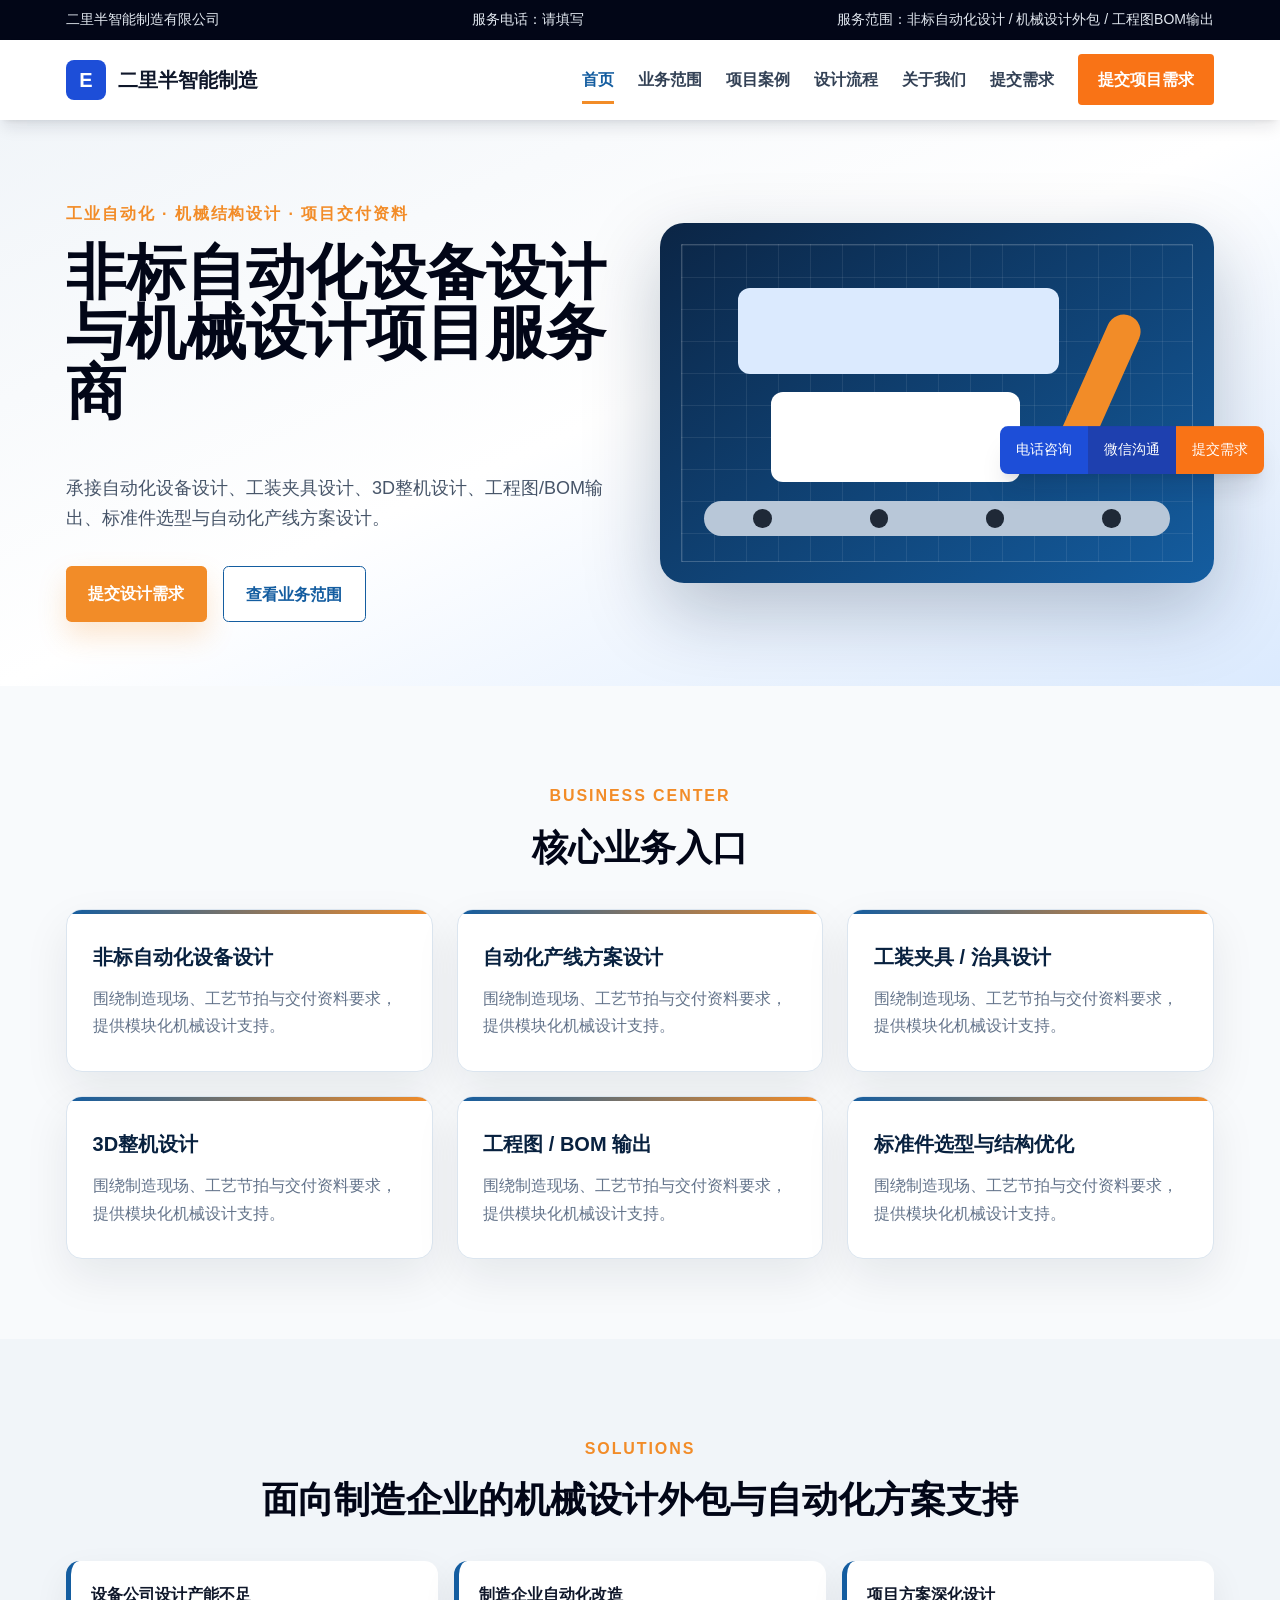
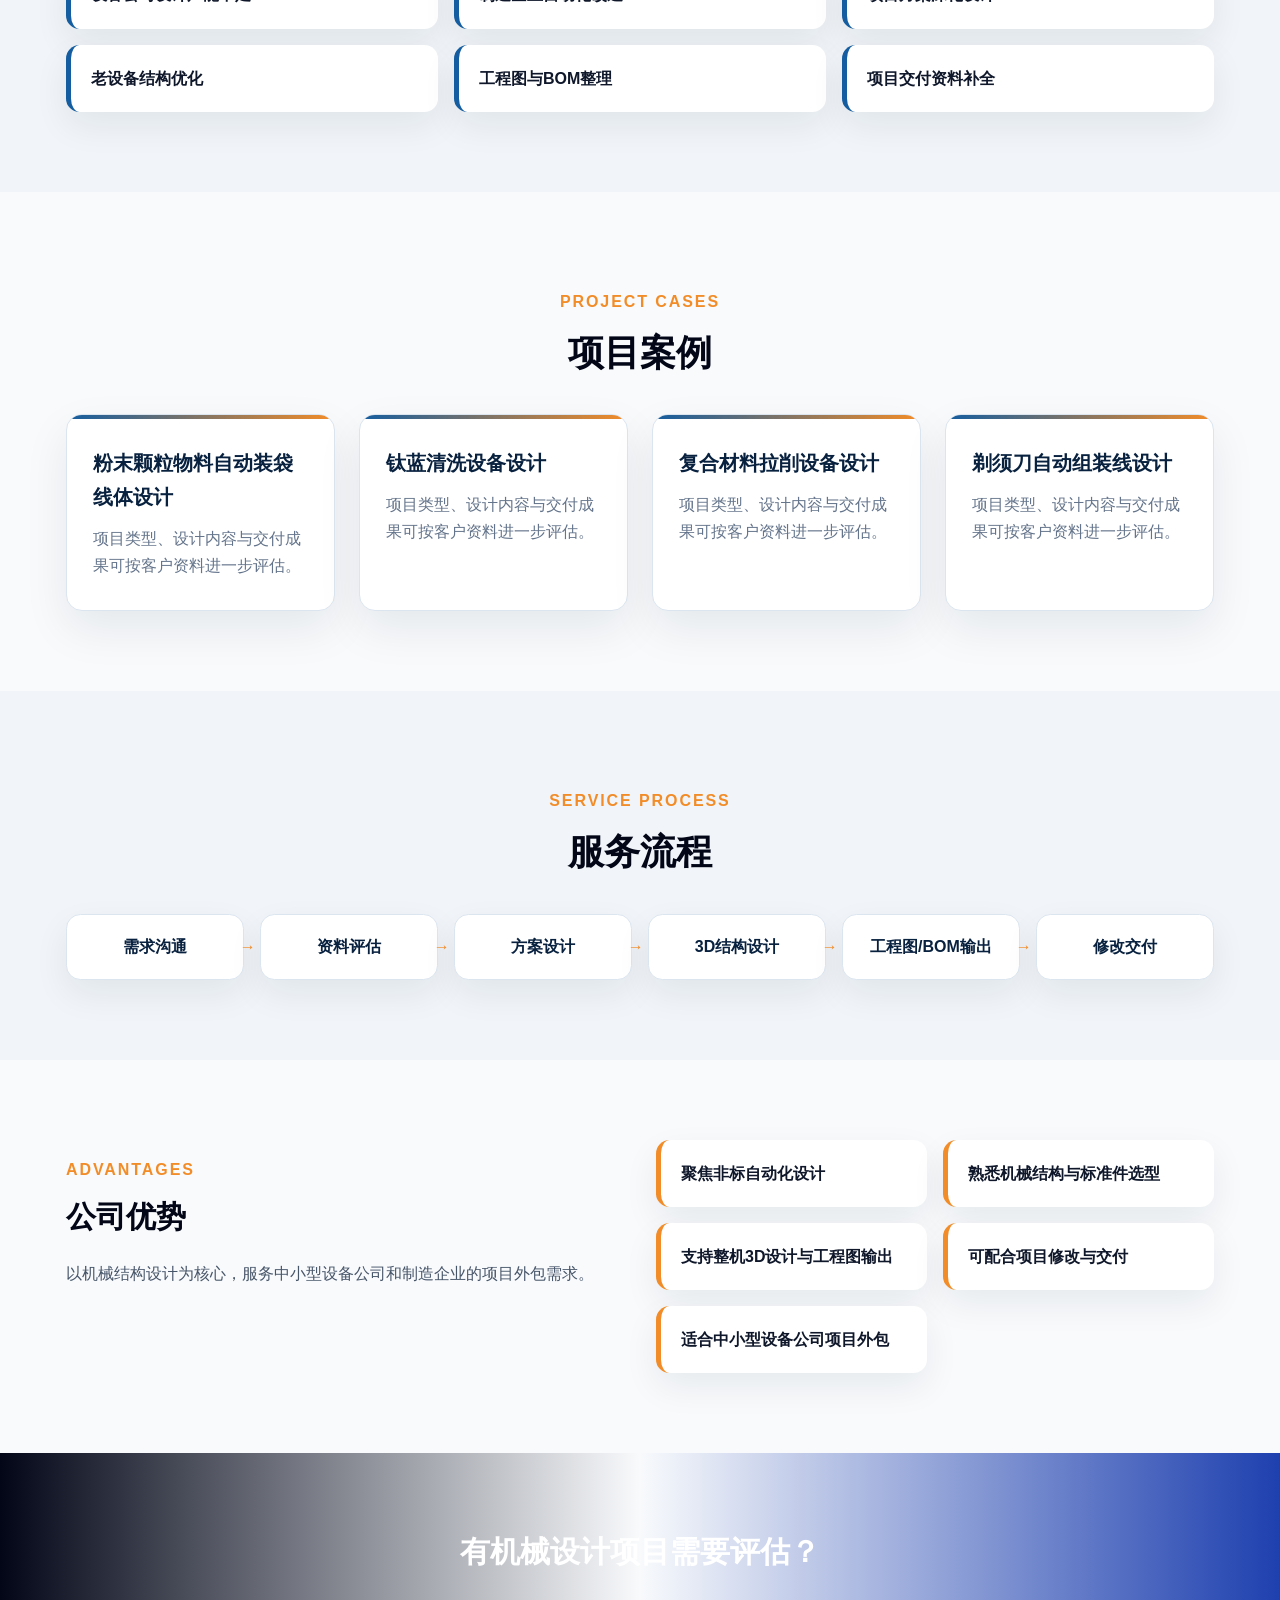
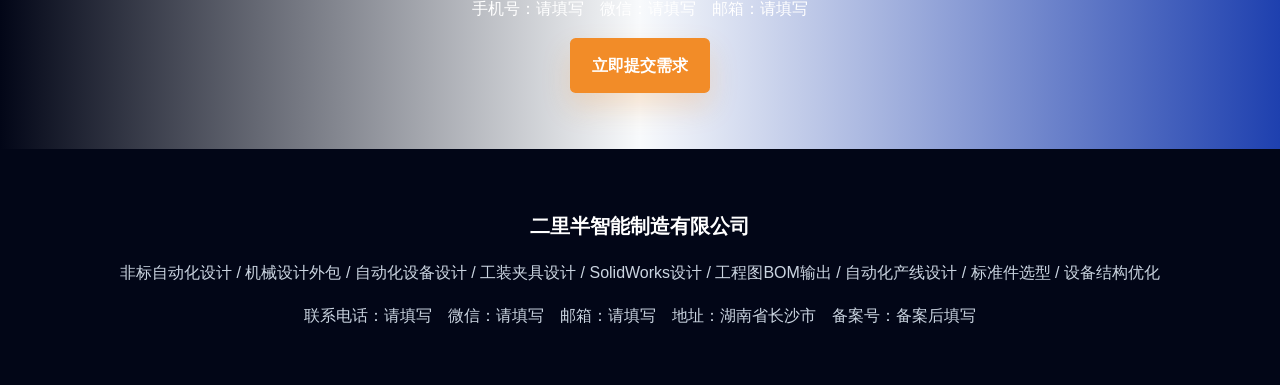
==== index.html @ 19b622a6 "Refine static site with card layout" ====
<!doctype html>
<html lang="zh-CN">
<head>
  <meta charset="utf-8">
  <meta name="viewport" content="width=device-width, initial-scale=1">
  <title>二里半智能制造有限公司｜非标自动化设备设计与机械设计项目服务商</title>
  <meta name="description" content="二里半智能制造有限公司专注非标自动化设备设计、机械设计外包、3D整机设计、工程图/BOM输出与自动化产线方案设计。">
  <link rel="stylesheet" href="assets/css/tailwind-lite.css">
  <link rel="stylesheet" href="assets/css/style.css">
</head>
<body data-page="home" class="bg-slate-50 text-slate-700">
  <div class="topbar bg-slate-950 text-slate-200 text-sm">
    <div class="container mx-auto flex flex-wrap items-center justify-between gap-3 py-2 px-4">
      <span>二里半智能制造有限公司</span><span>服务电话：请填写</span><span>服务范围：非标自动化设计 / 机械设计外包 / 工程图BOM输出</span>
    </div>
  </div>
  <header class="site-header sticky top-0 z-50 bg-white/95 shadow-lg shadow-slate-900/5">
    <div class="container mx-auto flex h-20 items-center gap-6 px-4">
      <a class="logo flex items-center gap-3 text-xl font-black text-slate-900" href="index.html"><span class="grid h-10 w-10 place-items-center rounded-lg bg-blue-700 text-white">E</span>二里半智能制造</a>
      <button class="menu-toggle ml-auto rounded bg-blue-700 px-3 py-2 text-white lg:hidden" aria-label="打开导航" aria-expanded="false">☰</button>
      <nav class="main-nav ml-auto hidden items-center gap-6 lg:flex"><a data-nav="home" href="index.html" class="nav-link">首页</a><a data-nav="services" href="services.html" class="nav-link">业务范围</a><a data-nav="cases" href="cases.html" class="nav-link">项目案例</a><a data-nav="process" href="process.html" class="nav-link">设计流程</a><a data-nav="about" href="about.html" class="nav-link">关于我们</a><a data-nav="contact" href="contact.html" class="nav-link">提交需求</a></nav>
      <a class="hidden rounded bg-orange-500 px-5 py-3 font-bold text-white lg:inline-block" href="contact.html">提交项目需求</a>
    </div>
  </header>
  <main>
    <section class="hero-shell overflow-hidden bg-gradient-to-br from-slate-100 via-white to-blue-100">
      <div class="container mx-auto grid min-h-[560px] items-center gap-10 px-4 py-16 lg:grid-cols-2">
        <div><p class="eyebrow">工业自动化 · 机械结构设计 · 项目交付资料</p><h1 class="mt-3 text-4xl font-black leading-tight text-slate-950 lg:text-6xl">非标自动化设备设计与机械设计项目服务商</h1><p class="mt-6 text-lg text-slate-600">承接自动化设备设计、工装夹具设计、3D整机设计、工程图/BOM输出、标准件选型与自动化产线方案设计。</p><div class="mt-8 flex flex-wrap gap-4"><a class="btn-primary" href="contact.html">提交设计需求</a><a class="btn-secondary" href="services.html">查看业务范围</a></div></div>
        <div class="machine-visual"><div class="machine-top"></div><div class="machine-window"></div><div class="machine-line"><i></i><i></i><i></i><i></i></div><div class="machine-arm"></div></div>
      </div>
    </section>
    <section class="section"><div class="container mx-auto px-4"><div class="section-title"><p>Business Center</p><h2>核心业务入口</h2></div><div class="grid gap-6 md:grid-cols-2 lg:grid-cols-3"><article class="industrial-card"><h3>非标自动化设备设计</h3><p>围绕制造现场、工艺节拍与交付资料要求，提供模块化机械设计支持。</p></article><article class="industrial-card"><h3>自动化产线方案设计</h3><p>围绕制造现场、工艺节拍与交付资料要求，提供模块化机械设计支持。</p></article><article class="industrial-card"><h3>工装夹具 / 治具设计</h3><p>围绕制造现场、工艺节拍与交付资料要求，提供模块化机械设计支持。</p></article><article class="industrial-card"><h3>3D整机设计</h3><p>围绕制造现场、工艺节拍与交付资料要求，提供模块化机械设计支持。</p></article><article class="industrial-card"><h3>工程图 / BOM 输出</h3><p>围绕制造现场、工艺节拍与交付资料要求，提供模块化机械设计支持。</p></article><article class="industrial-card"><h3>标准件选型与结构优化</h3><p>围绕制造现场、工艺节拍与交付资料要求，提供模块化机械设计支持。</p></article></div></div></section>
    <section class="section bg-slate-100"><div class="container mx-auto px-4"><div class="section-title"><p>Solutions</p><h2>面向制造企业的机械设计外包与自动化方案支持</h2></div><div class="grid gap-4 md:grid-cols-2 lg:grid-cols-3"><div class="solution-card">设备公司设计产能不足</div><div class="solution-card">制造企业自动化改造</div><div class="solution-card">项目方案深化设计</div><div class="solution-card">老设备结构优化</div><div class="solution-card">工程图与BOM整理</div><div class="solution-card">项目交付资料补全</div></div></div></section>
    <section class="section"><div class="container mx-auto px-4"><div class="section-title"><p>Project Cases</p><h2>项目案例</h2></div><div class="grid gap-6 md:grid-cols-2 lg:grid-cols-4"><article class="industrial-card"><h3>粉末颗粒物料自动装袋线体设计</h3><p>项目类型、设计内容与交付成果可按客户资料进一步评估。</p></article><article class="industrial-card"><h3>钛蓝清洗设备设计</h3><p>项目类型、设计内容与交付成果可按客户资料进一步评估。</p></article><article class="industrial-card"><h3>复合材料拉削设备设计</h3><p>项目类型、设计内容与交付成果可按客户资料进一步评估。</p></article><article class="industrial-card"><h3>剃须刀自动组装线设计</h3><p>项目类型、设计内容与交付成果可按客户资料进一步评估。</p></article></div></div></section>
    <section class="section bg-slate-100"><div class="container mx-auto px-4"><div class="section-title"><p>Service Process</p><h2>服务流程</h2></div><div class="flow-cards"><span>需求沟通</span><span>资料评估</span><span>方案设计</span><span>3D结构设计</span><span>工程图/BOM输出</span><span>修改交付</span></div></div></section>
    <section class="section"><div class="container mx-auto grid gap-8 px-4 lg:grid-cols-2"><div><p class="eyebrow">Advantages</p><h2 class="mt-3 text-3xl font-black text-slate-950">公司优势</h2><p class="mt-4 text-slate-600">以机械结构设计为核心，服务中小型设备公司和制造企业的项目外包需求。</p></div><div class="grid gap-4 sm:grid-cols-2"><div class="adv-card">聚焦非标自动化设计</div><div class="adv-card">熟悉机械结构与标准件选型</div><div class="adv-card">支持整机3D设计与工程图输出</div><div class="adv-card">可配合项目修改与交付</div><div class="adv-card">适合中小型设备公司项目外包</div></div></div></section>
    <section class="bg-gradient-to-r from-slate-950 to-blue-800 py-14 text-center text-white"><h2 class="text-3xl font-black">有机械设计项目需要评估？</h2><p class="my-4">手机号：请填写　微信：请填写　邮箱：请填写</p><a class="btn-primary" href="contact.html">立即提交需求</a></section>
  </main>
  <footer class="footer bg-slate-950 py-10 text-center text-slate-300">
    <div class="container mx-auto px-4">
      <h3 class="mb-3 text-xl font-bold text-white">二里半智能制造有限公司</h3>
      <p>非标自动化设计 / 机械设计外包 / 自动化设备设计 / 工装夹具设计 / SolidWorks设计 / 工程图BOM输出 / 自动化产线设计 / 标准件选型 / 设备结构优化</p>
      <p class="mt-3">联系电话：请填写　微信：请填写　邮箱：请填写　地址：湖南省长沙市　备案号：备案后填写</p>
    </div>
  </footer>
  <div class="float-contact fixed right-4 top-1/2 z-40 hidden -translate-y-1/2 overflow-hidden rounded-lg shadow-xl lg:flex lg:flex-col">
    <a class="bg-blue-700 px-4 py-3 text-sm text-white" href="tel:#">电话咨询</a><a class="bg-blue-800 px-4 py-3 text-sm text-white" href="javascript:void(0)">微信沟通</a><a class="bg-orange-500 px-4 py-3 text-sm text-white" href="contact.html">提交需求</a>
  </div>
  <button class="back-top fixed bottom-6 right-6 z-40 hidden h-11 w-11 rounded-full bg-slate-900 text-white" aria-label="返回顶部">↑</button>
  <script src="assets/js/main.js"></script>
</body>
</html>
---- assets/css/style.css ----
:root{--navy:#08213f;--blue:#145da0;--orange:#f28c28;--line:#dbe5ef;--muted:#64748b}*{box-sizing:border-box}html{scroll-behavior:smooth}body{margin:0;font-family:Arial,'Microsoft YaHei',sans-serif;line-height:1.7}a{text-decoration:none;color:inherit}.container{width:min(1180px,100%)}.nav-link{position:relative;padding:1.75rem 0;font-weight:800;color:#334155}.nav-link:after{content:"";position:absolute;left:0;right:0;bottom:1.1rem;height:3px;background:var(--orange);transform:scaleX(0);transition:.2s}.nav-link:hover,.nav-link.active{color:var(--blue)}.nav-link:hover:after,.nav-link.active:after{transform:scaleX(1)}.eyebrow,.section-title p{font-weight:900;letter-spacing:.12em;text-transform:uppercase;color:var(--orange)}.section{padding:5rem 0}.section-title{text-align:center;margin-bottom:2.5rem}.section-title h2{margin:.25rem 0 0;color:#020617;font-size:2.25rem;line-height:1.2;font-weight:900}.btn-primary,.btn-secondary{display:inline-block;border-radius:.35rem;padding:.85rem 1.4rem;font-weight:900;transition:.2s}.btn-primary{background:var(--orange);color:white;box-shadow:0 14px 28px rgba(242,140,40,.22)}.btn-primary:hover{background:#df7614;transform:translateY(-2px)}.btn-secondary{border:1px solid var(--blue);background:white;color:var(--blue)}.btn-secondary:hover{background:#eff6ff}.industrial-card{position:relative;overflow:hidden;border:1px solid var(--line);border-radius:1rem;background:white;padding:1.6rem;box-shadow:0 18px 45px rgba(15,23,42,.08);transition:.22s}.industrial-card:before{content:"";position:absolute;inset:0 0 auto;height:4px;background:linear-gradient(90deg,var(--blue),var(--orange))}.industrial-card:hover{transform:translateY(-5px);box-shadow:0 24px 55px rgba(15,23,42,.13)}.industrial-card h3{margin:.3rem 0 .7rem;color:#08213f;font-size:1.25rem;font-weight:900}.industrial-card p{margin:.35rem 0;color:#64748b}.solution-card,.adv-card{border-left:5px solid var(--blue);border-radius:.85rem;background:white;padding:1.25rem;font-weight:900;color:#0f172a;box-shadow:0 14px 35px rgba(15,23,42,.07)}.adv-card{border-left-color:var(--orange)}.flow-cards{display:grid;gap:1rem;grid-template-columns:repeat(6,minmax(0,1fr))}.flow-cards span{position:relative;border:1px solid var(--line);border-radius:.9rem;background:white;padding:1.15rem;text-align:center;font-weight:900;color:#08213f;box-shadow:0 14px 35px rgba(15,23,42,.07)}.flow-cards span:not(:last-child):after{content:"→";position:absolute;right:-.8rem;top:50%;z-index:2;transform:translateY(-50%);color:var(--orange);font-weight:900}.machine-visual{position:relative;min-height:360px;border-radius:1.5rem;background:linear-gradient(145deg,#0b2545,#145da0);box-shadow:0 28px 75px rgba(8,33,63,.25);overflow:hidden}.machine-visual:before{content:"";position:absolute;inset:1.3rem;border:1px solid rgba(255,255,255,.2);background-image:linear-gradient(90deg,rgba(255,255,255,.08) 1px,transparent 1px),linear-gradient(rgba(255,255,255,.08) 1px,transparent 1px);background-size:32px 32px}.machine-top,.machine-window,.machine-line,.machine-arm{position:absolute}.machine-top{left:14%;top:18%;width:58%;height:24%;border-radius:.75rem;background:#dbeafe}.machine-window{left:20%;top:47%;width:45%;height:25%;border-radius:.75rem;background:white}.machine-line{left:8%;right:8%;bottom:13%;height:2.2rem;border-radius:999px;background:#b8c7d8;display:flex;align-items:center;justify-content:space-around}.machine-line i{width:1.15rem;height:1.15rem;border-radius:50%;background:#1f2937}.machine-arm{right:18%;top:24%;width:2.1rem;height:10rem;border-radius:999px;background:var(--orange);transform:rotate(24deg)}.page-hero{background:linear-gradient(120deg,#061a31,#145da0);color:#fff;padding:4.5rem 0}.page-hero h1{margin:0 0 .75rem;font-size:2.4rem;font-weight:900}.page-hero p{max-width:48rem;color:#dbeafe}.tag-list{display:flex;flex-wrap:wrap;gap:.65rem;margin:1rem 0 0;padding:0;list-style:none}.tag-list li{border:1px solid var(--line);border-radius:999px;background:#f8fafc;padding:.45rem .8rem;color:#334155}.case-row{display:flex;align-items:center;justify-content:space-between;gap:1.5rem}.timeline-card{counter-increment:step;position:relative;list-style:none;border:1px solid var(--line);border-radius:1rem;background:white;padding:1.25rem 1.25rem 1.25rem 4.6rem;font-weight:800;box-shadow:0 14px 35px rgba(15,23,42,.07)}.timeline-card:before{content:counter(step);position:absolute;left:1.35rem;top:1rem;display:grid;place-items:center;width:2.3rem;height:2.3rem;border-radius:50%;background:var(--blue);color:white;font-weight:900}.prose-card{font-size:1.1rem}.prose-card p{margin:0 0 1rem;color:#334155}.form-grid{display:grid;grid-template-columns:repeat(2,minmax(0,1fr));gap:1.1rem}.form-grid label,.form-grid fieldset{display:flex;flex-direction:column;gap:.4rem;font-weight:900;color:#08213f}.form-grid fieldset,.form-full{grid-column:1/-1}.form-grid fieldset{margin:0;border:0;padding:0}.form-grid input,.form-grid select,.form-grid textarea{width:100%;border:1px solid var(--line);border-radius:.6rem;padding:.85rem;font:inherit;background:#fff}.form-grid textarea{min-height:9rem}.check-grid{display:grid;grid-template-columns:repeat(3,minmax(0,1fr));gap:.7rem}.check-grid label{display:block;border-radius:.65rem;background:#f1f5f9;padding:.7rem;font-weight:500;color:#334155}.notice{border:1px solid #fed7aa;border-radius:.75rem;background:#fff7ed;padding:1rem;color:#9a3412}.back-top{display:none}.back-top.show{display:block}.main-nav.open{display:flex}
@media (max-width:1023px){.main-nav{position:absolute;left:0;right:0;top:5rem;display:none;flex-direction:column;align-items:flex-start;gap:.25rem;background:white;padding:1rem 5%;box-shadow:0 20px 35px rgba(15,23,42,.12)}.nav-link{padding:.65rem 0}.nav-link:after{bottom:.35rem}.flow-cards{grid-template-columns:repeat(2,minmax(0,1fr))}.flow-cards span:after{display:none}.case-row{display:block}.case-row .btn-secondary{margin-top:1rem}.form-grid,.check-grid{grid-template-columns:1fr}.section{padding:3.5rem 0}.section-title h2{font-size:1.8rem}.machine-visual{min-height:300px}}
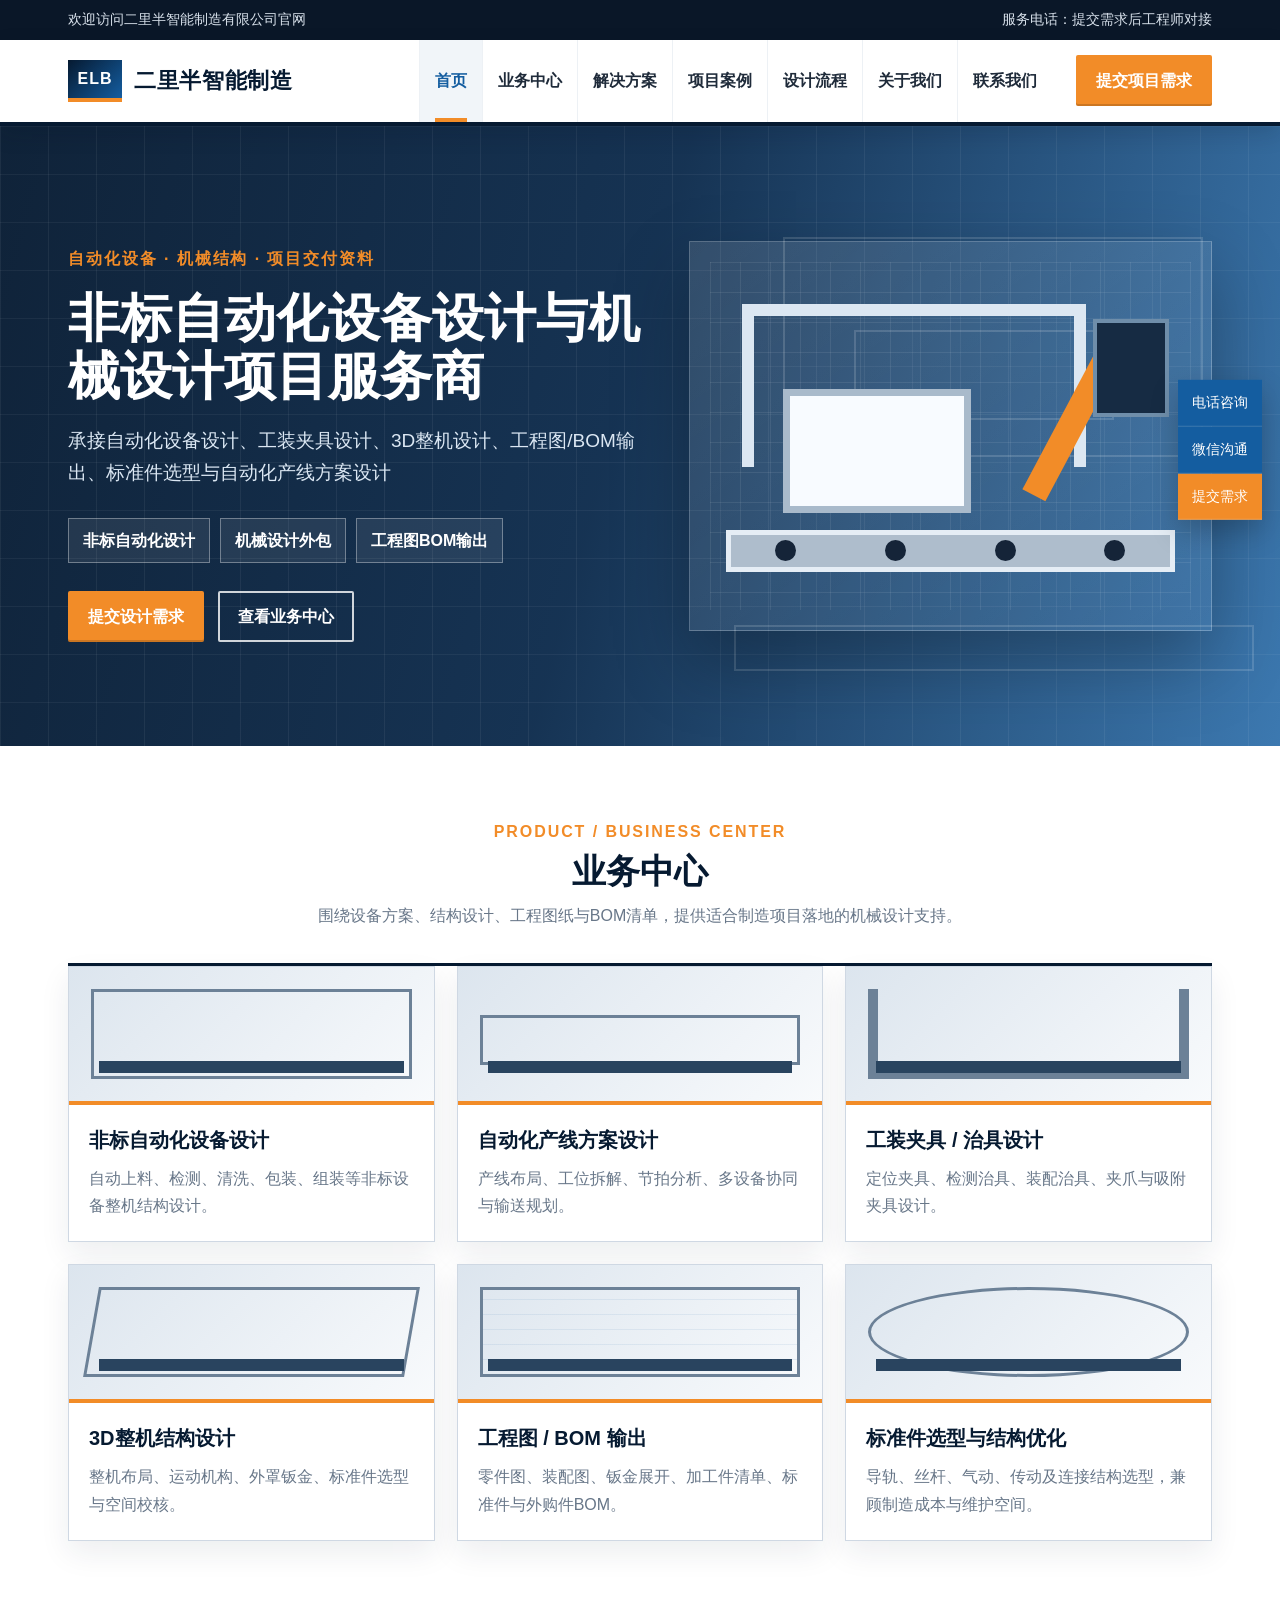
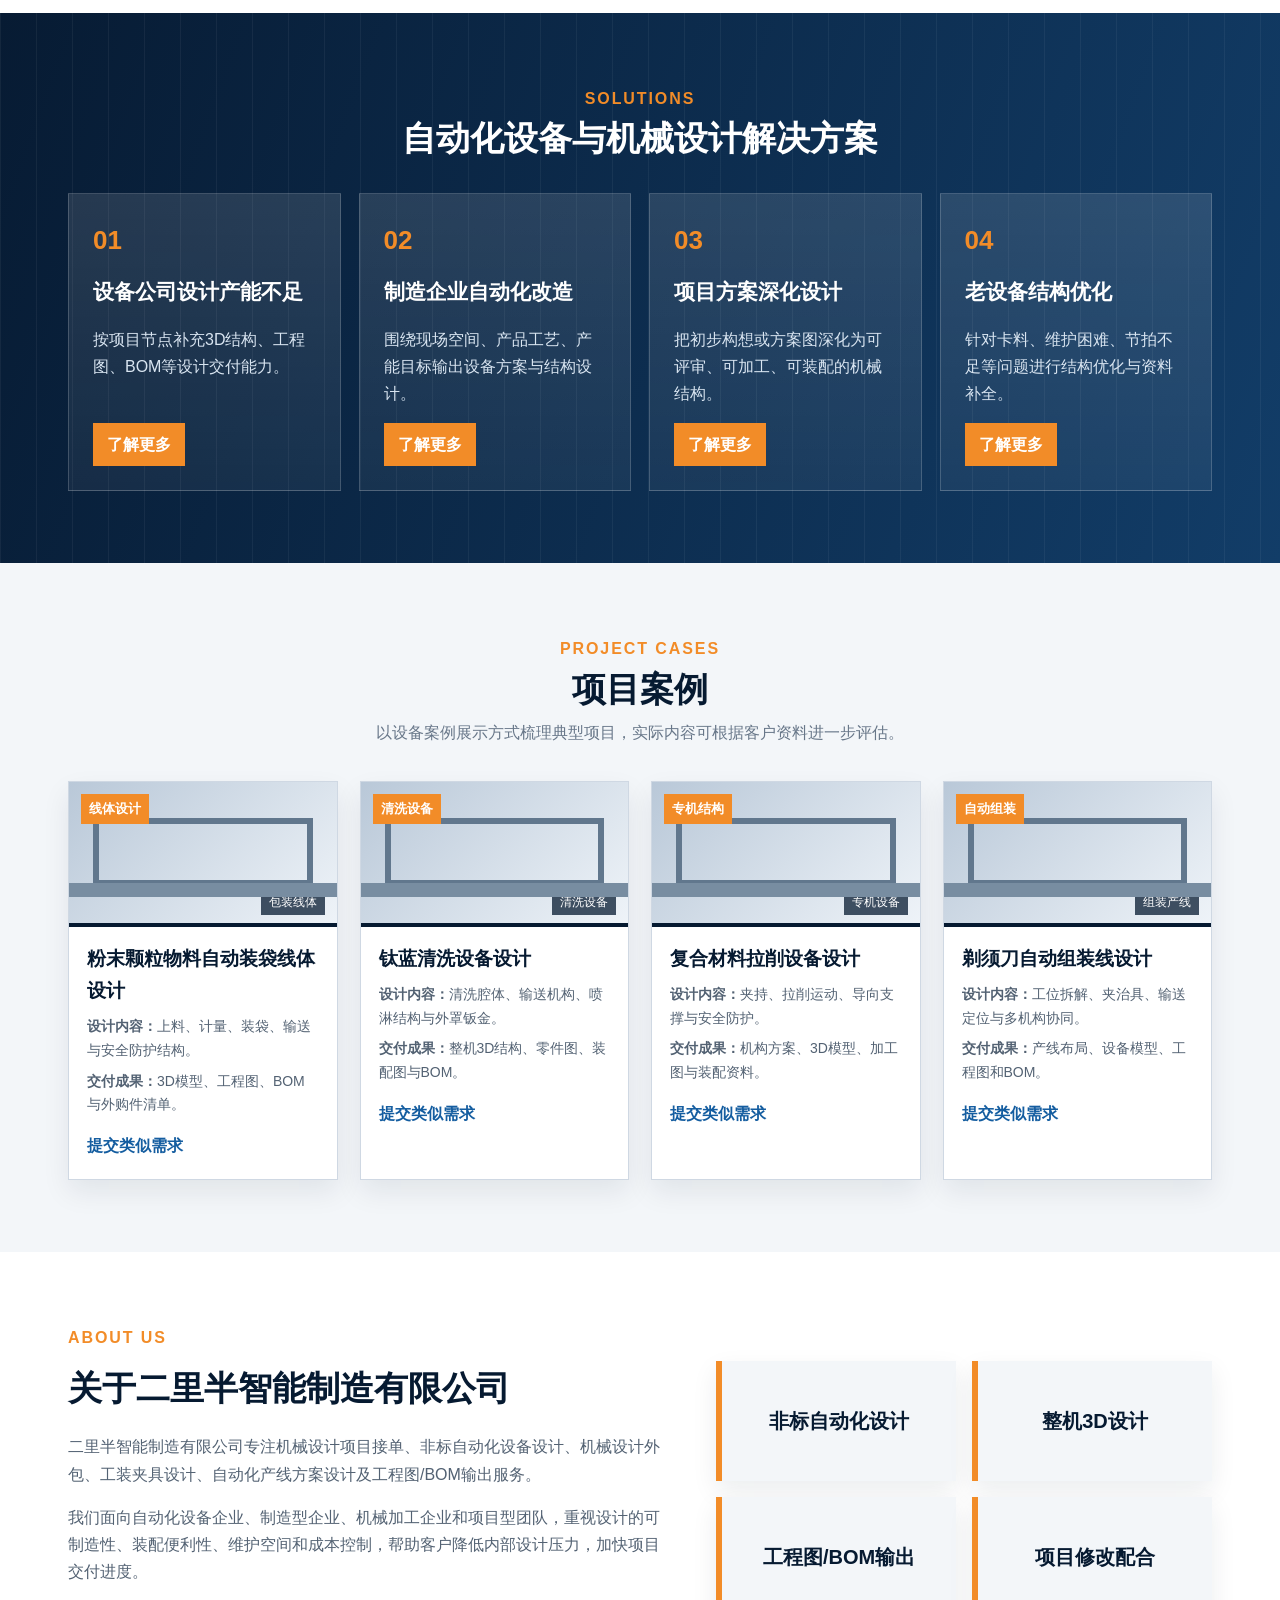
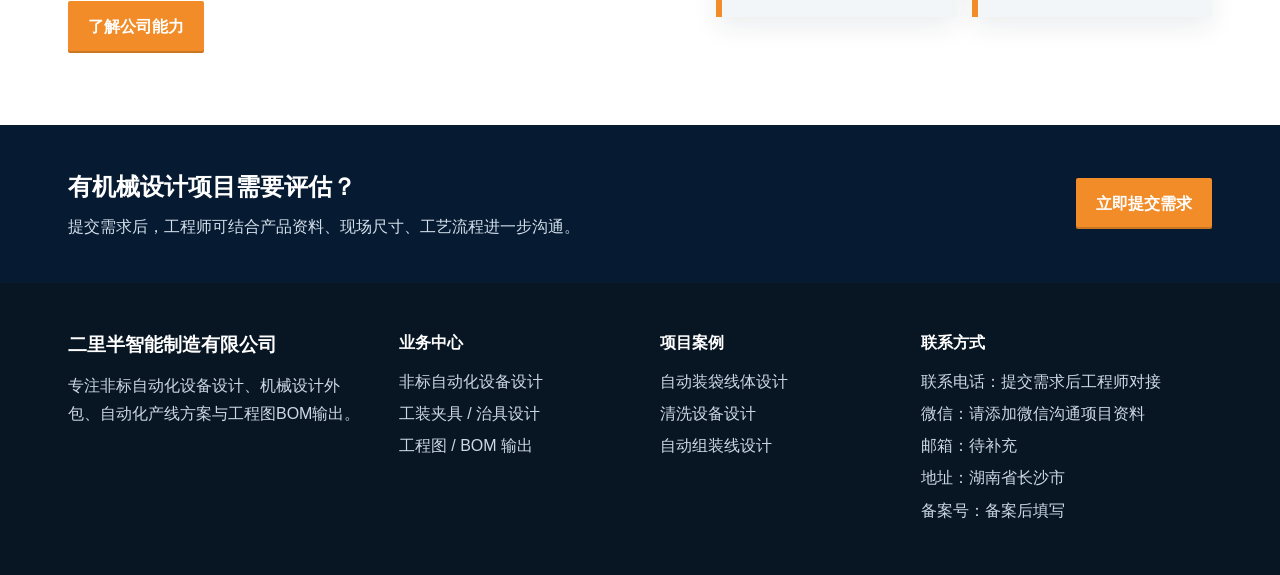
==== commit 4e02d218: "Refine industrial static website style" ====
--- a/index.html
+++ b/index.html
@@ -1,52 +1,283 @@
 <!doctype html>
 <html lang="zh-CN">
-<head>
-  <meta charset="utf-8">
-  <meta name="viewport" content="width=device-width, initial-scale=1">
-  <title>二里半智能制造有限公司｜非标自动化设备设计与机械设计项目服务商</title>
-  <meta name="description" content="二里半智能制造有限公司专注非标自动化设备设计、机械设计外包、3D整机设计、工程图/BOM输出与自动化产线方案设计。">
-  <link rel="stylesheet" href="assets/css/tailwind-lite.css">
-  <link rel="stylesheet" href="assets/css/style.css">
-</head>
-<body data-page="home" class="bg-slate-50 text-slate-700">
-  <div class="topbar bg-slate-950 text-slate-200 text-sm">
-    <div class="container mx-auto flex flex-wrap items-center justify-between gap-3 py-2 px-4">
-      <span>二里半智能制造有限公司</span><span>服务电话：请填写</span><span>服务范围：非标自动化设计 / 机械设计外包 / 工程图BOM输出</span>
+  <head>
+    <meta charset="utf-8" />
+    <meta name="viewport" content="width=device-width, initial-scale=1" />
+    <title>
+      二里半智能制造有限公司｜非标自动化设备设计与机械设计项目服务商
+    </title>
+    <meta
+      name="description"
+      content="二里半智能制造有限公司专注非标自动化设备设计、机械设计外包、3D整机设计、工程图/BOM输出与自动化产线方案设计。"
+    />
+    <link rel="stylesheet" href="assets/css/style.css" />
+  </head>
+  <body data-page="home">
+    <div class="topbar">
+      <div class="container topbar-inner">
+        <span>欢迎访问二里半智能制造有限公司官网</span
+        ><span>服务电话：提交需求后工程师对接</span>
+      </div>
     </div>
-  </div>
-  <header class="site-header sticky top-0 z-50 bg-white/95 shadow-lg shadow-slate-900/5">
-    <div class="container mx-auto flex h-20 items-center gap-6 px-4">
-      <a class="logo flex items-center gap-3 text-xl font-black text-slate-900" href="index.html"><span class="grid h-10 w-10 place-items-center rounded-lg bg-blue-700 text-white">E</span>二里半智能制造</a>
-      <button class="menu-toggle ml-auto rounded bg-blue-700 px-3 py-2 text-white lg:hidden" aria-label="打开导航" aria-expanded="false">☰</button>
-      <nav class="main-nav ml-auto hidden items-center gap-6 lg:flex"><a data-nav="home" href="index.html" class="nav-link">首页</a><a data-nav="services" href="services.html" class="nav-link">业务范围</a><a data-nav="cases" href="cases.html" class="nav-link">项目案例</a><a data-nav="process" href="process.html" class="nav-link">设计流程</a><a data-nav="about" href="about.html" class="nav-link">关于我们</a><a data-nav="contact" href="contact.html" class="nav-link">提交需求</a></nav>
-      <a class="hidden rounded bg-orange-500 px-5 py-3 font-bold text-white lg:inline-block" href="contact.html">提交项目需求</a>
+    <header class="site-header">
+      <div class="container header-inner">
+        <a class="logo" href="index.html"
+          ><span class="logo-mark">ELB</span><strong>二里半智能制造</strong></a
+        >
+        <button class="menu-toggle" aria-label="打开导航" aria-expanded="false">
+          ☰
+        </button>
+        <nav class="main-nav">
+          <a data-nav="home" href="index.html">首页</a
+          ><a data-nav="services" href="services.html">业务中心</a
+          ><a href="index.html#solutions">解决方案</a
+          ><a data-nav="cases" href="cases.html">项目案例</a
+          ><a data-nav="process" href="process.html">设计流程</a
+          ><a data-nav="about" href="about.html">关于我们</a
+          ><a data-nav="contact" href="contact.html">联系我们</a>
+        </nav>
+        <a class="nav-cta" href="contact.html">提交项目需求</a>
+      </div>
+    </header>
+    <main>
+      <section class="hero-banner">
+        <div class="hero-bg-machine" aria-hidden="true">
+          <span></span><span></span><span></span>
+        </div>
+        <div class="container hero-content">
+          <div class="hero-copy">
+            <p class="eyebrow">自动化设备 · 机械结构 · 项目交付资料</p>
+            <h1>非标自动化设备设计与机械设计项目服务商</h1>
+            <p class="hero-desc">
+              承接自动化设备设计、工装夹具设计、3D整机设计、工程图/BOM输出、标准件选型与自动化产线方案设计
+            </p>
+            <div class="hero-tags">
+              <span>非标自动化设计</span><span>机械设计外包</span
+              ><span>工程图BOM输出</span>
+            </div>
+            <div class="hero-actions">
+              <a class="btn-primary" href="contact.html">提交设计需求</a
+              ><a class="btn-ghost" href="services.html">查看业务中心</a>
+            </div>
+          </div>
+          <div class="equipment-panel" aria-label="自动化设备线框占位图">
+            <div class="gantry"></div>
+            <div class="cabinet"></div>
+            <div class="conveyor"><i></i><i></i><i></i><i></i></div>
+            <div class="robot-arm"></div>
+            <div class="control-box"></div>
+          </div>
+        </div>
+      </section>
+
+      <section class="section business-section" id="business">
+        <div class="container">
+          <div class="section-head">
+            <span>PRODUCT / BUSINESS CENTER</span>
+            <h2>业务中心</h2>
+            <p>
+              围绕设备方案、结构设计、工程图纸与BOM清单，提供适合制造项目落地的机械设计支持。
+            </p>
+          </div>
+          <div class="product-grid">
+            <article class="product-card">
+              <div class="product-visual visual-automation"></div>
+              <h3>非标自动化设备设计</h3>
+              <p>自动上料、检测、清洗、包装、组装等非标设备整机结构设计。</p>
+            </article>
+            <article class="product-card">
+              <div class="product-visual visual-line"></div>
+              <h3>自动化产线方案设计</h3>
+              <p>产线布局、工位拆解、节拍分析、多设备协同与输送规划。</p>
+            </article>
+            <article class="product-card">
+              <div class="product-visual visual-fixture"></div>
+              <h3>工装夹具 / 治具设计</h3>
+              <p>定位夹具、检测治具、装配治具、夹爪与吸附夹具设计。</p>
+            </article>
+            <article class="product-card">
+              <div class="product-visual visual-3d"></div>
+              <h3>3D整机结构设计</h3>
+              <p>整机布局、运动机构、外罩钣金、标准件选型与空间校核。</p>
+            </article>
+            <article class="product-card">
+              <div class="product-visual visual-drawing"></div>
+              <h3>工程图 / BOM 输出</h3>
+              <p>零件图、装配图、钣金展开、加工件清单、标准件与外购件BOM。</p>
+            </article>
+            <article class="product-card">
+              <div class="product-visual visual-parts"></div>
+              <h3>标准件选型与结构优化</h3>
+              <p>
+                导轨、丝杆、气动、传动及连接结构选型，兼顾制造成本与维护空间。
+              </p>
+            </article>
+          </div>
+        </div>
+      </section>
+
+      <section class="section solutions-section" id="solutions">
+        <div class="container">
+          <div class="section-head light">
+            <span>SOLUTIONS</span>
+            <h2>自动化设备与机械设计解决方案</h2>
+          </div>
+          <div class="solution-grid">
+            <article class="solution-tile">
+              <div>
+                <small>01</small>
+                <h3>设备公司设计产能不足</h3>
+                <p>按项目节点补充3D结构、工程图、BOM等设计交付能力。</p>
+              </div>
+              <a href="contact.html">了解更多</a>
+            </article>
+            <article class="solution-tile">
+              <div>
+                <small>02</small>
+                <h3>制造企业自动化改造</h3>
+                <p>围绕现场空间、产品工艺、产能目标输出设备方案与结构设计。</p>
+              </div>
+              <a href="contact.html">了解更多</a>
+            </article>
+            <article class="solution-tile">
+              <div>
+                <small>03</small>
+                <h3>项目方案深化设计</h3>
+                <p>
+                  把初步构想或方案图深化为可评审、可加工、可装配的机械结构。
+                </p>
+              </div>
+              <a href="contact.html">了解更多</a>
+            </article>
+            <article class="solution-tile">
+              <div>
+                <small>04</small>
+                <h3>老设备结构优化</h3>
+                <p>
+                  针对卡料、维护困难、节拍不足等问题进行结构优化与资料补全。
+                </p>
+              </div>
+              <a href="contact.html">了解更多</a>
+            </article>
+          </div>
+        </div>
+      </section>
+
+      <section class="section cases-section">
+        <div class="container">
+          <div class="section-head">
+            <span>PROJECT CASES</span>
+            <h2>项目案例</h2>
+            <p>
+              以设备案例展示方式梳理典型项目，实际内容可根据客户资料进一步评估。
+            </p>
+          </div>
+          <div class="case-grid home-cases">
+            <article class="case-card">
+              <div class="case-visual"><em>包装线体</em></div>
+              <span class="case-tag">线体设计</span>
+              <h3>粉末颗粒物料自动装袋线体设计</h3>
+              <p><b>设计内容：</b>上料、计量、装袋、输送与安全防护结构。</p>
+              <p><b>交付成果：</b>3D模型、工程图、BOM与外购件清单。</p>
+              <a class="case-link" href="contact.html">提交类似需求</a>
+            </article>
+            <article class="case-card">
+              <div class="case-visual"><em>清洗设备</em></div>
+              <span class="case-tag">清洗设备</span>
+              <h3>钛蓝清洗设备设计</h3>
+              <p><b>设计内容：</b>清洗腔体、输送机构、喷淋结构与外罩钣金。</p>
+              <p><b>交付成果：</b>整机3D结构、零件图、装配图与BOM。</p>
+              <a class="case-link" href="contact.html">提交类似需求</a>
+            </article>
+            <article class="case-card">
+              <div class="case-visual"><em>专机设备</em></div>
+              <span class="case-tag">专机结构</span>
+              <h3>复合材料拉削设备设计</h3>
+              <p><b>设计内容：</b>夹持、拉削运动、导向支撑与安全防护。</p>
+              <p><b>交付成果：</b>机构方案、3D模型、加工图与装配资料。</p>
+              <a class="case-link" href="contact.html">提交类似需求</a>
+            </article>
+            <article class="case-card">
+              <div class="case-visual"><em>组装产线</em></div>
+              <span class="case-tag">自动组装</span>
+              <h3>剃须刀自动组装线设计</h3>
+              <p><b>设计内容：</b>工位拆解、夹治具、输送定位与多机构协同。</p>
+              <p><b>交付成果：</b>产线布局、设备模型、工程图和BOM。</p>
+              <a class="case-link" href="contact.html">提交类似需求</a>
+            </article>
+          </div>
+        </div>
+      </section>
+
+      <section class="section about-home">
+        <div class="container about-layout">
+          <div class="about-copy">
+            <span class="eyebrow">ABOUT US</span>
+            <h2>关于二里半智能制造有限公司</h2>
+            <p>
+              二里半智能制造有限公司专注机械设计项目接单、非标自动化设备设计、机械设计外包、工装夹具设计、自动化产线方案设计及工程图/BOM输出服务。
+            </p>
+            <p>
+              我们面向自动化设备企业、制造型企业、机械加工企业和项目型团队，重视设计的可制造性、装配便利性、维护空间和成本控制，帮助客户降低内部设计压力，加快项目交付进度。
+            </p>
+            <a class="btn-primary" href="about.html">了解公司能力</a>
+          </div>
+          <div class="capability-grid">
+            <div>非标自动化设计</div>
+            <div>整机3D设计</div>
+            <div>工程图/BOM输出</div>
+            <div>项目修改配合</div>
+          </div>
+        </div>
+      </section>
+
+      <section class="contact-strip">
+        <div class="container contact-strip-inner">
+          <div>
+            <h2>有机械设计项目需要评估？</h2>
+            <p>
+              提交需求后，工程师可结合产品资料、现场尺寸、工艺流程进一步沟通。
+            </p>
+          </div>
+          <a class="btn-primary" href="contact.html">立即提交需求</a>
+        </div>
+      </section>
+    </main>
+    <footer class="footer">
+      <div class="container footer-grid">
+        <div>
+          <h3>二里半智能制造有限公司</h3>
+          <p>
+            专注非标自动化设备设计、机械设计外包、自动化产线方案与工程图BOM输出。
+          </p>
+        </div>
+        <div>
+          <h4>业务中心</h4>
+          <a href="services.html">非标自动化设备设计</a
+          ><a href="services.html">工装夹具 / 治具设计</a
+          ><a href="services.html">工程图 / BOM 输出</a>
+        </div>
+        <div>
+          <h4>项目案例</h4>
+          <a href="cases.html">自动装袋线体设计</a
+          ><a href="cases.html">清洗设备设计</a
+          ><a href="cases.html">自动组装线设计</a>
+        </div>
+        <div>
+          <h4>联系方式</h4>
+          <p>联系电话：提交需求后工程师对接</p>
+          <p>微信：请添加微信沟通项目资料</p>
+          <p>邮箱：待补充</p>
+          <p>地址：湖南省长沙市</p>
+          <p>备案号：备案后填写</p>
+        </div>
+      </div>
+    </footer>
+    <div class="float-contact">
+      <a href="tel:#">电话咨询</a><a href="javascript:void(0)">微信沟通</a
+      ><a href="contact.html">提交需求</a>
     </div>
-  </header>
-  <main>
-    <section class="hero-shell overflow-hidden bg-gradient-to-br from-slate-100 via-white to-blue-100">
-      <div class="container mx-auto grid min-h-[560px] items-center gap-10 px-4 py-16 lg:grid-cols-2">
-        <div><p class="eyebrow">工业自动化 · 机械结构设计 · 项目交付资料</p><h1 class="mt-3 text-4xl font-black leading-tight text-slate-950 lg:text-6xl">非标自动化设备设计与机械设计项目服务商</h1><p class="mt-6 text-lg text-slate-600">承接自动化设备设计、工装夹具设计、3D整机设计、工程图/BOM输出、标准件选型与自动化产线方案设计。</p><div class="mt-8 flex flex-wrap gap-4"><a class="btn-primary" href="contact.html">提交设计需求</a><a class="btn-secondary" href="services.html">查看业务范围</a></div></div>
-        <div class="machine-visual"><div class="machine-top"></div><div class="machine-window"></div><div class="machine-line"><i></i><i></i><i></i><i></i></div><div class="machine-arm"></div></div>
-      </div>
-    </section>
-    <section class="section"><div class="container mx-auto px-4"><div class="section-title"><p>Business Center</p><h2>核心业务入口</h2></div><div class="grid gap-6 md:grid-cols-2 lg:grid-cols-3"><article class="industrial-card"><h3>非标自动化设备设计</h3><p>围绕制造现场、工艺节拍与交付资料要求，提供模块化机械设计支持。</p></article><article class="industrial-card"><h3>自动化产线方案设计</h3><p>围绕制造现场、工艺节拍与交付资料要求，提供模块化机械设计支持。</p></article><article class="industrial-card"><h3>工装夹具 / 治具设计</h3><p>围绕制造现场、工艺节拍与交付资料要求，提供模块化机械设计支持。</p></article><article class="industrial-card"><h3>3D整机设计</h3><p>围绕制造现场、工艺节拍与交付资料要求，提供模块化机械设计支持。</p></article><article class="industrial-card"><h3>工程图 / BOM 输出</h3><p>围绕制造现场、工艺节拍与交付资料要求，提供模块化机械设计支持。</p></article><article class="industrial-card"><h3>标准件选型与结构优化</h3><p>围绕制造现场、工艺节拍与交付资料要求，提供模块化机械设计支持。</p></article></div></div></section>
-    <section class="section bg-slate-100"><div class="container mx-auto px-4"><div class="section-title"><p>Solutions</p><h2>面向制造企业的机械设计外包与自动化方案支持</h2></div><div class="grid gap-4 md:grid-cols-2 lg:grid-cols-3"><div class="solution-card">设备公司设计产能不足</div><div class="solution-card">制造企业自动化改造</div><div class="solution-card">项目方案深化设计</div><div class="solution-card">老设备结构优化</div><div class="solution-card">工程图与BOM整理</div><div class="solution-card">项目交付资料补全</div></div></div></section>
-    <section class="section"><div class="container mx-auto px-4"><div class="section-title"><p>Project Cases</p><h2>项目案例</h2></div><div class="grid gap-6 md:grid-cols-2 lg:grid-cols-4"><article class="industrial-card"><h3>粉末颗粒物料自动装袋线体设计</h3><p>项目类型、设计内容与交付成果可按客户资料进一步评估。</p></article><article class="industrial-card"><h3>钛蓝清洗设备设计</h3><p>项目类型、设计内容与交付成果可按客户资料进一步评估。</p></article><article class="industrial-card"><h3>复合材料拉削设备设计</h3><p>项目类型、设计内容与交付成果可按客户资料进一步评估。</p></article><article class="industrial-card"><h3>剃须刀自动组装线设计</h3><p>项目类型、设计内容与交付成果可按客户资料进一步评估。</p></article></div></div></section>
-    <section class="section bg-slate-100"><div class="container mx-auto px-4"><div class="section-title"><p>Service Process</p><h2>服务流程</h2></div><div class="flow-cards"><span>需求沟通</span><span>资料评估</span><span>方案设计</span><span>3D结构设计</span><span>工程图/BOM输出</span><span>修改交付</span></div></div></section>
-    <section class="section"><div class="container mx-auto grid gap-8 px-4 lg:grid-cols-2"><div><p class="eyebrow">Advantages</p><h2 class="mt-3 text-3xl font-black text-slate-950">公司优势</h2><p class="mt-4 text-slate-600">以机械结构设计为核心，服务中小型设备公司和制造企业的项目外包需求。</p></div><div class="grid gap-4 sm:grid-cols-2"><div class="adv-card">聚焦非标自动化设计</div><div class="adv-card">熟悉机械结构与标准件选型</div><div class="adv-card">支持整机3D设计与工程图输出</div><div class="adv-card">可配合项目修改与交付</div><div class="adv-card">适合中小型设备公司项目外包</div></div></div></section>
-    <section class="bg-gradient-to-r from-slate-950 to-blue-800 py-14 text-center text-white"><h2 class="text-3xl font-black">有机械设计项目需要评估？</h2><p class="my-4">手机号：请填写　微信：请填写　邮箱：请填写</p><a class="btn-primary" href="contact.html">立即提交需求</a></section>
-  </main>
-  <footer class="footer bg-slate-950 py-10 text-center text-slate-300">
-    <div class="container mx-auto px-4">
-      <h3 class="mb-3 text-xl font-bold text-white">二里半智能制造有限公司</h3>
-      <p>非标自动化设计 / 机械设计外包 / 自动化设备设计 / 工装夹具设计 / SolidWorks设计 / 工程图BOM输出 / 自动化产线设计 / 标准件选型 / 设备结构优化</p>
-      <p class="mt-3">联系电话：请填写　微信：请填写　邮箱：请填写　地址：湖南省长沙市　备案号：备案后填写</p>
-    </div>
-  </footer>
-  <div class="float-contact fixed right-4 top-1/2 z-40 hidden -translate-y-1/2 overflow-hidden rounded-lg shadow-xl lg:flex lg:flex-col">
-    <a class="bg-blue-700 px-4 py-3 text-sm text-white" href="tel:#">电话咨询</a><a class="bg-blue-800 px-4 py-3 text-sm text-white" href="javascript:void(0)">微信沟通</a><a class="bg-orange-500 px-4 py-3 text-sm text-white" href="contact.html">提交需求</a>
-  </div>
-  <button class="back-top fixed bottom-6 right-6 z-40 hidden h-11 w-11 rounded-full bg-slate-900 text-white" aria-label="返回顶部">↑</button>
-  <script src="assets/js/main.js"></script>
-</body>
+    <button class="back-top" aria-label="返回顶部">↑</button>
+    <script src="assets/js/main.js"></script>
+  </body>
 </html>
--- a/assets/css/style.css
+++ b/assets/css/style.css
@@ -1,2 +1,883 @@
-:root{--navy:#08213f;--blue:#145da0;--orange:#f28c28;--line:#dbe5ef;--muted:#64748b}*{box-sizing:border-box}html{scroll-behavior:smooth}body{margin:0;font-family:Arial,'Microsoft YaHei',sans-serif;line-height:1.7}a{text-decoration:none;color:inherit}.container{width:min(1180px,100%)}.nav-link{position:relative;padding:1.75rem 0;font-weight:800;color:#334155}.nav-link:after{content:"";position:absolute;left:0;right:0;bottom:1.1rem;height:3px;background:var(--orange);transform:scaleX(0);transition:.2s}.nav-link:hover,.nav-link.active{color:var(--blue)}.nav-link:hover:after,.nav-link.active:after{transform:scaleX(1)}.eyebrow,.section-title p{font-weight:900;letter-spacing:.12em;text-transform:uppercase;color:var(--orange)}.section{padding:5rem 0}.section-title{text-align:center;margin-bottom:2.5rem}.section-title h2{margin:.25rem 0 0;color:#020617;font-size:2.25rem;line-height:1.2;font-weight:900}.btn-primary,.btn-secondary{display:inline-block;border-radius:.35rem;padding:.85rem 1.4rem;font-weight:900;transition:.2s}.btn-primary{background:var(--orange);color:white;box-shadow:0 14px 28px rgba(242,140,40,.22)}.btn-primary:hover{background:#df7614;transform:translateY(-2px)}.btn-secondary{border:1px solid var(--blue);background:white;color:var(--blue)}.btn-secondary:hover{background:#eff6ff}.industrial-card{position:relative;overflow:hidden;border:1px solid var(--line);border-radius:1rem;background:white;padding:1.6rem;box-shadow:0 18px 45px rgba(15,23,42,.08);transition:.22s}.industrial-card:before{content:"";position:absolute;inset:0 0 auto;height:4px;background:linear-gradient(90deg,var(--blue),var(--orange))}.industrial-card:hover{transform:translateY(-5px);box-shadow:0 24px 55px rgba(15,23,42,.13)}.industrial-card h3{margin:.3rem 0 .7rem;color:#08213f;font-size:1.25rem;font-weight:900}.industrial-card p{margin:.35rem 0;color:#64748b}.solution-card,.adv-card{border-left:5px solid var(--blue);border-radius:.85rem;background:white;padding:1.25rem;font-weight:900;color:#0f172a;box-shadow:0 14px 35px rgba(15,23,42,.07)}.adv-card{border-left-color:var(--orange)}.flow-cards{display:grid;gap:1rem;grid-template-columns:repeat(6,minmax(0,1fr))}.flow-cards span{position:relative;border:1px solid var(--line);border-radius:.9rem;background:white;padding:1.15rem;text-align:center;font-weight:900;color:#08213f;box-shadow:0 14px 35px rgba(15,23,42,.07)}.flow-cards span:not(:last-child):after{content:"→";position:absolute;right:-.8rem;top:50%;z-index:2;transform:translateY(-50%);color:var(--orange);font-weight:900}.machine-visual{position:relative;min-height:360px;border-radius:1.5rem;background:linear-gradient(145deg,#0b2545,#145da0);box-shadow:0 28px 75px rgba(8,33,63,.25);overflow:hidden}.machine-visual:before{content:"";position:absolute;inset:1.3rem;border:1px solid rgba(255,255,255,.2);background-image:linear-gradient(90deg,rgba(255,255,255,.08) 1px,transparent 1px),linear-gradient(rgba(255,255,255,.08) 1px,transparent 1px);background-size:32px 32px}.machine-top,.machine-window,.machine-line,.machine-arm{position:absolute}.machine-top{left:14%;top:18%;width:58%;height:24%;border-radius:.75rem;background:#dbeafe}.machine-window{left:20%;top:47%;width:45%;height:25%;border-radius:.75rem;background:white}.machine-line{left:8%;right:8%;bottom:13%;height:2.2rem;border-radius:999px;background:#b8c7d8;display:flex;align-items:center;justify-content:space-around}.machine-line i{width:1.15rem;height:1.15rem;border-radius:50%;background:#1f2937}.machine-arm{right:18%;top:24%;width:2.1rem;height:10rem;border-radius:999px;background:var(--orange);transform:rotate(24deg)}.page-hero{background:linear-gradient(120deg,#061a31,#145da0);color:#fff;padding:4.5rem 0}.page-hero h1{margin:0 0 .75rem;font-size:2.4rem;font-weight:900}.page-hero p{max-width:48rem;color:#dbeafe}.tag-list{display:flex;flex-wrap:wrap;gap:.65rem;margin:1rem 0 0;padding:0;list-style:none}.tag-list li{border:1px solid var(--line);border-radius:999px;background:#f8fafc;padding:.45rem .8rem;color:#334155}.case-row{display:flex;align-items:center;justify-content:space-between;gap:1.5rem}.timeline-card{counter-increment:step;position:relative;list-style:none;border:1px solid var(--line);border-radius:1rem;background:white;padding:1.25rem 1.25rem 1.25rem 4.6rem;font-weight:800;box-shadow:0 14px 35px rgba(15,23,42,.07)}.timeline-card:before{content:counter(step);position:absolute;left:1.35rem;top:1rem;display:grid;place-items:center;width:2.3rem;height:2.3rem;border-radius:50%;background:var(--blue);color:white;font-weight:900}.prose-card{font-size:1.1rem}.prose-card p{margin:0 0 1rem;color:#334155}.form-grid{display:grid;grid-template-columns:repeat(2,minmax(0,1fr));gap:1.1rem}.form-grid label,.form-grid fieldset{display:flex;flex-direction:column;gap:.4rem;font-weight:900;color:#08213f}.form-grid fieldset,.form-full{grid-column:1/-1}.form-grid fieldset{margin:0;border:0;padding:0}.form-grid input,.form-grid select,.form-grid textarea{width:100%;border:1px solid var(--line);border-radius:.6rem;padding:.85rem;font:inherit;background:#fff}.form-grid textarea{min-height:9rem}.check-grid{display:grid;grid-template-columns:repeat(3,minmax(0,1fr));gap:.7rem}.check-grid label{display:block;border-radius:.65rem;background:#f1f5f9;padding:.7rem;font-weight:500;color:#334155}.notice{border:1px solid #fed7aa;border-radius:.75rem;background:#fff7ed;padding:1rem;color:#9a3412}.back-top{display:none}.back-top.show{display:block}.main-nav.open{display:flex}
-@media (max-width:1023px){.main-nav{position:absolute;left:0;right:0;top:5rem;display:none;flex-direction:column;align-items:flex-start;gap:.25rem;background:white;padding:1rem 5%;box-shadow:0 20px 35px rgba(15,23,42,.12)}.nav-link{padding:.65rem 0}.nav-link:after{bottom:.35rem}.flow-cards{grid-template-columns:repeat(2,minmax(0,1fr))}.flow-cards span:after{display:none}.case-row{display:block}.case-row .btn-secondary{margin-top:1rem}.form-grid,.check-grid{grid-template-columns:1fr}.section{padding:3.5rem 0}.section-title h2{font-size:1.8rem}.machine-visual{min-height:300px}}
+:root {
+  --navy: #061a31;
+  --navy2: #0b2748;
+  --blue: #145da0;
+  --steel: #eef2f6;
+  --line: #cfd8e3;
+  --text: #263445;
+  --muted: #687789;
+  --orange: #f28c28;
+  --dark: #101820;
+}
+* {
+  box-sizing: border-box;
+}
+html {
+  scroll-behavior: smooth;
+}
+body {
+  margin: 0;
+  font-family: Arial, "Microsoft YaHei", sans-serif;
+  color: var(--text);
+  background: #f3f6f9;
+  line-height: 1.7;
+}
+a {
+  text-decoration: none;
+  color: inherit;
+}
+.container {
+  width: min(1180px, 100%);
+  margin: 0 auto;
+  padding: 0 18px;
+}
+.topbar {
+  background: #0a1728;
+  color: #d8e1eb;
+  font-size: 14px;
+}
+.topbar-inner {
+  display: flex;
+  justify-content: space-between;
+  gap: 16px;
+  padding-top: 8px;
+  padding-bottom: 8px;
+}
+.site-header {
+  position: sticky;
+  top: 0;
+  z-index: 50;
+  background: #fff;
+  border-bottom: 4px solid var(--navy);
+  box-shadow: 0 8px 20px rgba(4, 18, 34, 0.15);
+}
+.header-inner {
+  height: 82px;
+  display: flex;
+  align-items: center;
+  gap: 24px;
+}
+.logo {
+  display: flex;
+  align-items: center;
+  gap: 12px;
+  color: var(--navy);
+  min-width: max-content;
+}
+.logo-mark {
+  display: grid;
+  place-items: center;
+  width: 54px;
+  height: 42px;
+  background: linear-gradient(135deg, var(--navy), var(--blue));
+  color: #fff;
+  font-weight: 900;
+  letter-spacing: 0.06em;
+  border-bottom: 4px solid var(--orange);
+}
+.logo strong {
+  font-size: 22px;
+  letter-spacing: 0.03em;
+}
+.main-nav {
+  margin-left: auto;
+  display: flex;
+  align-items: center;
+  height: 100%;
+  gap: 0;
+}
+.main-nav a {
+  display: flex;
+  align-items: center;
+  height: 100%;
+  padding: 0 15px;
+  color: #1f2b3a;
+  font-weight: 800;
+  border-left: 1px solid #edf1f5;
+  position: relative;
+}
+.main-nav a:hover,
+.main-nav a.active {
+  background: #f1f5f9;
+  color: var(--blue);
+}
+.main-nav a.active:after {
+  content: "";
+  position: absolute;
+  left: 15px;
+  right: 15px;
+  bottom: 0;
+  height: 4px;
+  background: var(--orange);
+}
+.nav-cta,
+.btn-primary {
+  display: inline-block;
+  background: var(--orange);
+  color: #fff;
+  font-weight: 900;
+  padding: 12px 20px;
+  border: 0;
+  border-radius: 2px;
+  box-shadow: inset 0 -2px 0 rgba(0, 0, 0, 0.16);
+}
+.nav-cta:hover,
+.btn-primary:hover {
+  background: #df7614;
+}
+.btn-ghost {
+  display: inline-block;
+  border: 2px solid rgba(255, 255, 255, 0.8);
+  color: #fff;
+  font-weight: 900;
+  padding: 10px 18px;
+  border-radius: 2px;
+}
+.menu-toggle {
+  display: none;
+  margin-left: auto;
+  background: var(--navy);
+  color: #fff;
+  border: 0;
+  padding: 9px 12px;
+  font-size: 20px;
+}
+.hero-banner {
+  position: relative;
+  overflow: hidden;
+  background: linear-gradient(
+    105deg,
+    rgba(6, 26, 49, 0.96) 0%,
+    rgba(8, 39, 73, 0.94) 48%,
+    rgba(20, 93, 160, 0.82) 100%
+  );
+  color: #fff;
+}
+.hero-banner:before {
+  content: "";
+  position: absolute;
+  inset: 0;
+  background-image:
+    linear-gradient(90deg, rgba(255, 255, 255, 0.06) 1px, transparent 1px),
+    linear-gradient(rgba(255, 255, 255, 0.05) 1px, transparent 1px);
+  background-size: 48px 48px;
+}
+.hero-bg-machine span {
+  position: absolute;
+  border: 2px solid rgba(255, 255, 255, 0.15);
+}
+.hero-bg-machine span:nth-child(1) {
+  right: 6%;
+  top: 18%;
+  width: 420px;
+  height: 220px;
+}
+.hero-bg-machine span:nth-child(2) {
+  right: 13%;
+  top: 33%;
+  width: 260px;
+  height: 90px;
+}
+.hero-bg-machine span:nth-child(3) {
+  right: 2%;
+  bottom: 12%;
+  width: 520px;
+  height: 46px;
+}
+.hero-content {
+  position: relative;
+  display: grid;
+  grid-template-columns: 1.05fr 0.95fr;
+  gap: 42px;
+  min-height: 620px;
+  align-items: center;
+}
+.eyebrow,
+.section-head span {
+  color: var(--orange);
+  font-weight: 900;
+  letter-spacing: 0.12em;
+  text-transform: uppercase;
+}
+.hero-copy h1 {
+  font-size: 52px;
+  line-height: 1.12;
+  margin: 14px 0 20px;
+  max-width: 780px;
+}
+.hero-desc {
+  font-size: 19px;
+  color: #dbe7f3;
+  max-width: 760px;
+}
+.hero-tags {
+  display: flex;
+  flex-wrap: wrap;
+  gap: 10px;
+  margin: 28px 0;
+}
+.hero-tags span {
+  border: 1px solid rgba(255, 255, 255, 0.35);
+  background: rgba(255, 255, 255, 0.08);
+  padding: 8px 14px;
+  font-weight: 800;
+}
+.hero-actions {
+  display: flex;
+  gap: 14px;
+  flex-wrap: wrap;
+}
+.equipment-panel {
+  position: relative;
+  min-height: 390px;
+  border: 1px solid rgba(255, 255, 255, 0.22);
+  background: linear-gradient(
+    145deg,
+    rgba(255, 255, 255, 0.12),
+    rgba(255, 255, 255, 0.04)
+  );
+  box-shadow: 0 30px 70px rgba(0, 0, 0, 0.28);
+  overflow: hidden;
+}
+.equipment-panel:before {
+  content: "";
+  position: absolute;
+  inset: 20px;
+  background-image:
+    linear-gradient(90deg, rgba(255, 255, 255, 0.08) 1px, transparent 1px),
+    linear-gradient(rgba(255, 255, 255, 0.08) 1px, transparent 1px);
+  background-size: 30px 30px;
+}
+.gantry,
+.cabinet,
+.conveyor,
+.robot-arm,
+.control-box {
+  position: absolute;
+}
+.gantry {
+  left: 10%;
+  top: 16%;
+  width: 66%;
+  height: 42%;
+  border: 12px solid #dce7f2;
+  border-bottom: 0;
+}
+.cabinet {
+  left: 18%;
+  top: 38%;
+  width: 36%;
+  height: 32%;
+  background: #f8fbff;
+  border: 7px solid #a9bacb;
+}
+.conveyor {
+  left: 7%;
+  right: 7%;
+  bottom: 15%;
+  height: 42px;
+  background: #aebdcc;
+  border: 5px solid #e5edf5;
+  display: flex;
+  justify-content: space-around;
+  align-items: center;
+}
+.conveyor i {
+  width: 21px;
+  height: 21px;
+  border-radius: 50%;
+  background: #152438;
+}
+.robot-arm {
+  right: 17%;
+  top: 29%;
+  width: 26px;
+  height: 160px;
+  background: var(--orange);
+  transform: rotate(28deg);
+  transform-origin: top;
+}
+.control-box {
+  right: 8%;
+  top: 20%;
+  width: 76px;
+  height: 98px;
+  background: #162b43;
+  border: 4px solid #6f8eaa;
+}
+.section {
+  padding: 72px 0;
+}
+.section-head {
+  text-align: center;
+  margin-bottom: 34px;
+}
+.section-head h2 {
+  margin: 6px 0 10px;
+  font-size: 34px;
+  line-height: 1.2;
+  color: var(--navy);
+  font-weight: 900;
+}
+.section-head p {
+  max-width: 760px;
+  margin: 0 auto;
+  color: var(--muted);
+}
+.business-section {
+  background: #fff;
+}
+.product-grid {
+  display: grid;
+  grid-template-columns: repeat(3, 1fr);
+  border-top: 3px solid var(--navy);
+  gap: 22px;
+}
+.product-card {
+  background: #fff;
+  border: 1px solid var(--line);
+  border-radius: 0;
+  box-shadow: 0 12px 28px rgba(20, 38, 58, 0.08);
+  padding: 0 20px 22px;
+  transition: 0.2s;
+}
+.product-card:hover {
+  transform: translateY(-4px);
+  border-color: var(--blue);
+}
+.product-visual {
+  height: 138px;
+  margin: 0 -20px 18px;
+  background: linear-gradient(135deg, #dce5ee, #f8fafc);
+  position: relative;
+  overflow: hidden;
+  border-bottom: 4px solid var(--orange);
+}
+.product-visual:before {
+  content: "";
+  position: absolute;
+  inset: 22px;
+  border: 3px solid #6c8197;
+}
+.product-visual:after {
+  content: "";
+  position: absolute;
+  left: 30px;
+  right: 30px;
+  bottom: 28px;
+  height: 12px;
+  background: #29445f;
+}
+.product-card h3 {
+  margin: 0 0 8px;
+  color: var(--navy);
+  font-size: 20px;
+}
+.product-card p {
+  margin: 0;
+  color: var(--muted);
+}
+.visual-line:before {
+  border-radius: 0;
+  height: 44px;
+  top: 48px;
+}
+.visual-fixture:before {
+  border-width: 10px;
+  border-top: 0;
+}
+.visual-3d:before {
+  transform: skew(-10deg);
+}
+.visual-drawing:before {
+  background: repeating-linear-gradient(
+    0deg,
+    transparent 0 14px,
+    rgba(20, 93, 160, 0.16) 15px
+  );
+}
+.visual-parts:before {
+  border-radius: 50%;
+}
+.solutions-section {
+  background: linear-gradient(110deg, #071b33, #123d68);
+  color: #fff;
+  position: relative;
+  overflow: hidden;
+}
+.solutions-section:before {
+  content: "";
+  position: absolute;
+  inset: 0;
+  background-image: linear-gradient(
+    90deg,
+    rgba(255, 255, 255, 0.05) 1px,
+    transparent 1px
+  );
+  background-size: 36px 36px;
+}
+.solutions-section .container {
+  position: relative;
+}
+.section-head.light h2 {
+  color: #fff;
+}
+.solution-grid {
+  display: grid;
+  grid-template-columns: repeat(4, 1fr);
+  gap: 18px;
+}
+.solution-tile {
+  min-height: 260px;
+  padding: 24px;
+  border: 1px solid rgba(255, 255, 255, 0.18);
+  background: linear-gradient(
+    180deg,
+    rgba(255, 255, 255, 0.12),
+    rgba(255, 255, 255, 0.05)
+  );
+  display: flex;
+  flex-direction: column;
+  justify-content: space-between;
+}
+.solution-tile small {
+  color: var(--orange);
+  font-size: 26px;
+  font-weight: 900;
+}
+.solution-tile h3 {
+  font-size: 21px;
+  margin: 12px 0;
+  color: #fff;
+}
+.solution-tile p {
+  color: #d9e5f1;
+}
+.solution-tile a {
+  align-self: flex-start;
+  background: var(--orange);
+  color: #fff;
+  padding: 8px 14px;
+  font-weight: 900;
+}
+.cases-section {
+  background: #f3f6f9;
+}
+.case-grid {
+  display: grid;
+  grid-template-columns: repeat(3, 1fr);
+  gap: 22px;
+}
+.home-cases {
+  grid-template-columns: repeat(4, 1fr);
+}
+.case-card {
+  position: relative;
+  background: #fff;
+  border: 1px solid var(--line);
+  padding: 0 18px 20px;
+  box-shadow: 0 12px 26px rgba(14, 30, 48, 0.08);
+}
+.case-visual {
+  height: 145px;
+  margin: 0 -18px 16px;
+  background: linear-gradient(135deg, #b9c8d8, #eef3f8);
+  position: relative;
+  border-bottom: 4px solid var(--navy);
+  overflow: hidden;
+}
+.case-visual:before {
+  content: "";
+  position: absolute;
+  left: 24px;
+  right: 24px;
+  top: 36px;
+  height: 56px;
+  border: 6px solid #61778d;
+}
+.case-visual:after {
+  content: "";
+  position: absolute;
+  left: 0;
+  right: 0;
+  bottom: 26px;
+  height: 14px;
+  background: #788da1;
+}
+.case-visual em {
+  position: absolute;
+  right: 12px;
+  bottom: 8px;
+  font-style: normal;
+  color: #fff;
+  background: rgba(6, 26, 49, 0.75);
+  padding: 2px 8px;
+  font-size: 12px;
+}
+.case-tag {
+  position: absolute;
+  left: 12px;
+  top: 12px;
+  background: var(--orange);
+  color: #fff;
+  font-size: 13px;
+  font-weight: 900;
+  padding: 4px 8px;
+}
+.case-card h3 {
+  font-size: 19px;
+  color: var(--navy);
+  margin: 8px 0;
+}
+.case-card p {
+  font-size: 14px;
+  color: #536273;
+  margin: 7px 0;
+}
+.case-link {
+  display: inline-block;
+  margin-top: 8px;
+  color: var(--blue);
+  font-weight: 900;
+}
+.about-home {
+  background: #fff;
+}
+.about-layout {
+  display: grid;
+  grid-template-columns: 1.1fr 0.9fr;
+  gap: 42px;
+  align-items: center;
+}
+.about-copy h2 {
+  font-size: 34px;
+  color: var(--navy);
+  margin: 8px 0 16px;
+}
+.about-copy p {
+  color: #536273;
+}
+.capability-grid {
+  display: grid;
+  grid-template-columns: repeat(2, 1fr);
+  gap: 16px;
+}
+.capability-grid div {
+  min-height: 120px;
+  background: #f3f6f9;
+  border-left: 6px solid var(--orange);
+  display: grid;
+  place-items: center;
+  text-align: center;
+  font-size: 20px;
+  font-weight: 900;
+  color: var(--navy);
+  box-shadow: 0 10px 24px rgba(15, 34, 55, 0.08);
+}
+.contact-strip {
+  background: var(--navy);
+  color: #fff;
+  padding: 42px 0;
+}
+.contact-strip-inner {
+  display: flex;
+  align-items: center;
+  justify-content: space-between;
+  gap: 24px;
+}
+.contact-strip h2 {
+  margin: 0 0 6px;
+}
+.contact-strip p {
+  margin: 0;
+  color: #d3dfeb;
+}
+.footer {
+  background: #081523;
+  color: #ccd8e5;
+  padding: 46px 0;
+}
+.footer-grid {
+  display: grid;
+  grid-template-columns: 1.3fr 1fr 1fr 1.25fr;
+  gap: 28px;
+}
+.footer h3,
+.footer h4 {
+  color: #fff;
+  margin: 0 0 12px;
+}
+.footer a,
+.footer p {
+  display: block;
+  color: #ccd8e5;
+  margin: 5px 0;
+}
+.float-contact {
+  position: fixed;
+  right: 18px;
+  top: 50%;
+  z-index: 40;
+  transform: translateY(-50%);
+  display: flex;
+  flex-direction: column;
+  box-shadow: 0 12px 26px rgba(0, 0, 0, 0.22);
+}
+.float-contact a {
+  background: var(--blue);
+  color: #fff;
+  padding: 11px 14px;
+  border-bottom: 1px solid rgba(255, 255, 255, 0.18);
+  font-size: 14px;
+}
+.float-contact a:last-child {
+  background: var(--orange);
+}
+.back-top {
+  display: none;
+  position: fixed;
+  right: 22px;
+  bottom: 24px;
+  z-index: 40;
+  width: 42px;
+  height: 42px;
+  border: 0;
+  background: var(--dark);
+  color: #fff;
+  font-size: 18px;
+}
+.back-top.show {
+  display: block;
+}
+.page-hero {
+  background: linear-gradient(115deg, var(--navy), var(--blue));
+  color: #fff;
+  padding: 72px 0;
+  position: relative;
+  overflow: hidden;
+}
+.page-hero:after {
+  content: "";
+  position: absolute;
+  right: 5%;
+  top: 20%;
+  width: 360px;
+  height: 170px;
+  border: 2px solid rgba(255, 255, 255, 0.16);
+}
+.page-hero h1 {
+  font-size: 40px;
+  margin: 0 0 12px;
+}
+.page-hero p {
+  max-width: 760px;
+  color: #dce8f3;
+}
+.tag-list {
+  display: flex;
+  flex-wrap: wrap;
+  gap: 10px;
+  padding: 0;
+  margin: 16px 0 0;
+  list-style: none;
+}
+.tag-list li {
+  background: #fff;
+  border: 1px solid var(--line);
+  padding: 8px 12px;
+  color: #304256;
+}
+.content-card,
+.industrial-card,
+.timeline-card {
+  background: #fff;
+  border: 1px solid var(--line);
+  border-radius: 0;
+  padding: 22px;
+  box-shadow: 0 10px 24px rgba(14, 30, 48, 0.07);
+}
+.industrial-card h3 {
+  color: var(--navy);
+  margin-top: 0;
+}
+.case-row {
+  display: flex;
+  align-items: center;
+  justify-content: space-between;
+  gap: 20px;
+}
+.timeline-list {
+  counter-reset: step;
+  display: grid;
+  gap: 16px;
+  padding: 0;
+  margin: 0;
+}
+.timeline-card {
+  counter-increment: step;
+  list-style: none;
+  padding-left: 76px;
+  position: relative;
+  font-weight: 800;
+}
+.timeline-card:before {
+  content: counter(step);
+  position: absolute;
+  left: 24px;
+  top: 22px;
+  width: 34px;
+  height: 34px;
+  display: grid;
+  place-items: center;
+  background: var(--blue);
+  color: #fff;
+  font-weight: 900;
+  border-bottom: 4px solid var(--orange);
+}
+.form-grid {
+  display: grid;
+  grid-template-columns: repeat(2, 1fr);
+  gap: 16px;
+}
+.form-grid label,
+.form-grid fieldset {
+  display: flex;
+  flex-direction: column;
+  gap: 6px;
+  font-weight: 900;
+  color: var(--navy);
+}
+.form-grid fieldset,
+.form-full {
+  grid-column: 1/-1;
+}
+.form-grid fieldset {
+  border: 0;
+  margin: 0;
+  padding: 0;
+}
+.form-grid input,
+.form-grid select,
+.form-grid textarea {
+  width: 100%;
+  border: 1px solid var(--line);
+  border-radius: 0;
+  padding: 12px;
+  font: inherit;
+  background: #fff;
+}
+.form-grid textarea {
+  min-height: 145px;
+}
+.check-grid {
+  display: grid;
+  grid-template-columns: repeat(3, 1fr);
+  gap: 9px;
+}
+.check-grid label {
+  display: block;
+  background: #f1f5f9;
+  padding: 9px;
+  font-weight: 500;
+  color: #334155;
+}
+.notice {
+  border-left: 5px solid var(--orange);
+  background: #fff7ed;
+  padding: 14px;
+  color: #9a4b12;
+}
+@media (max-width: 1100px) {
+  .nav-cta {
+    display: none;
+  }
+  .main-nav a {
+    padding: 0 10px;
+  }
+  .hero-content,
+  .about-layout {
+    grid-template-columns: 1fr;
+  }
+  .home-cases,
+  .solution-grid {
+    grid-template-columns: repeat(2, 1fr);
+  }
+}
+@media (max-width: 860px) {
+  .topbar-inner {
+    flex-direction: column;
+    gap: 2px;
+  }
+  .header-inner {
+    height: 70px;
+  }
+  .menu-toggle {
+    display: block;
+  }
+  .main-nav {
+    display: none;
+    position: absolute;
+    left: 0;
+    right: 0;
+    top: 70px;
+    height: auto;
+    background: #fff;
+    border-top: 1px solid var(--line);
+    box-shadow: 0 16px 28px rgba(0, 0, 0, 0.12);
+    flex-direction: column;
+    align-items: stretch;
+  }
+  .main-nav.open {
+    display: flex;
+  }
+  .main-nav a {
+    height: auto;
+    padding: 12px 22px;
+    border-left: 0;
+    border-bottom: 1px solid #edf1f5;
+  }
+  .hero-content {
+    min-height: auto;
+    padding-top: 62px;
+    padding-bottom: 62px;
+  }
+  .hero-copy h1 {
+    font-size: 36px;
+  }
+  .equipment-panel {
+    min-height: 300px;
+  }
+  .product-grid,
+  .case-grid,
+  .home-cases,
+  .solution-grid,
+  .footer-grid,
+  .capability-grid,
+  .form-grid,
+  .check-grid {
+    grid-template-columns: 1fr;
+  }
+  .contact-strip-inner {
+    display: block;
+  }
+  .contact-strip .btn-primary {
+    margin-top: 18px;
+  }
+  .float-contact {
+    display: none;
+  }
+  .section {
+    padding: 52px 0;
+  }
+  .section-head h2,
+  .about-copy h2 {
+    font-size: 28px;
+  }
+  .case-row {
+    display: block;
+  }
+  .case-row .btn-ghost,
+  .case-row .btn-primary {
+    margin-top: 12px;
+  }
+}
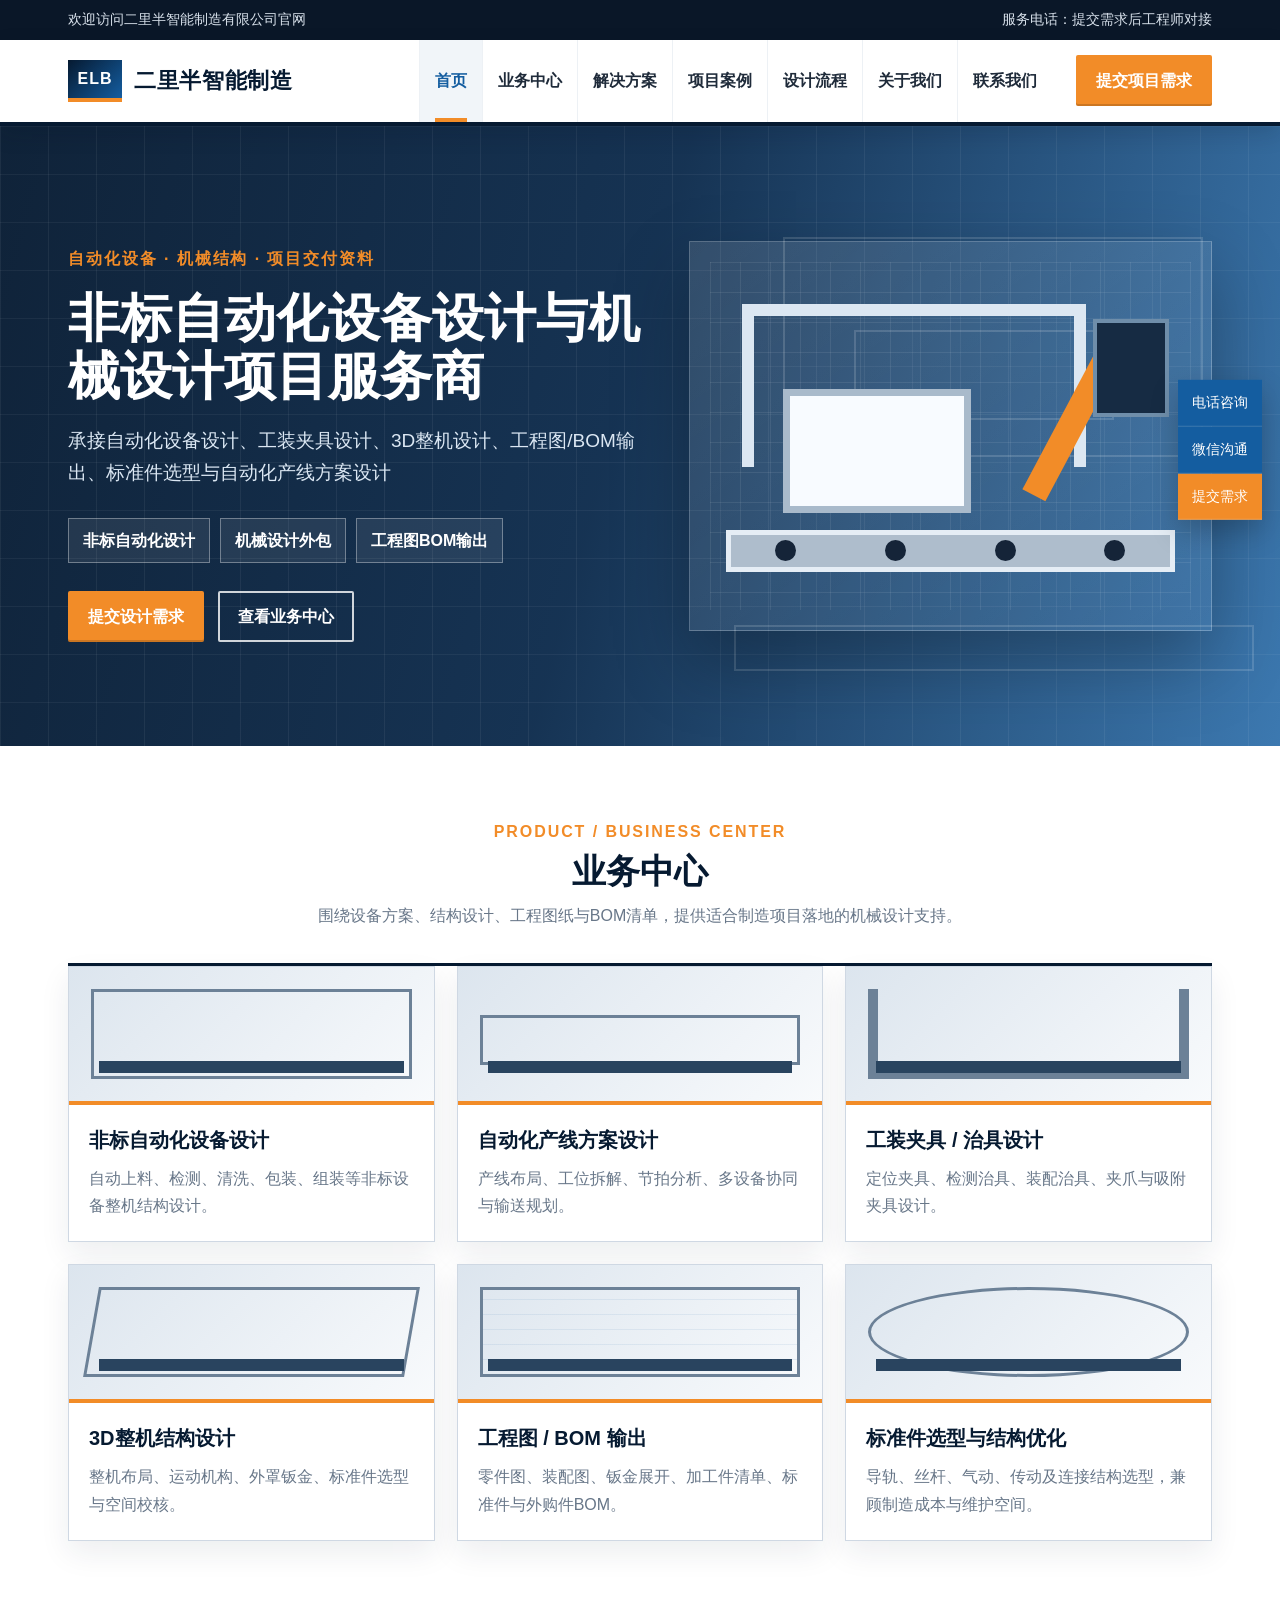
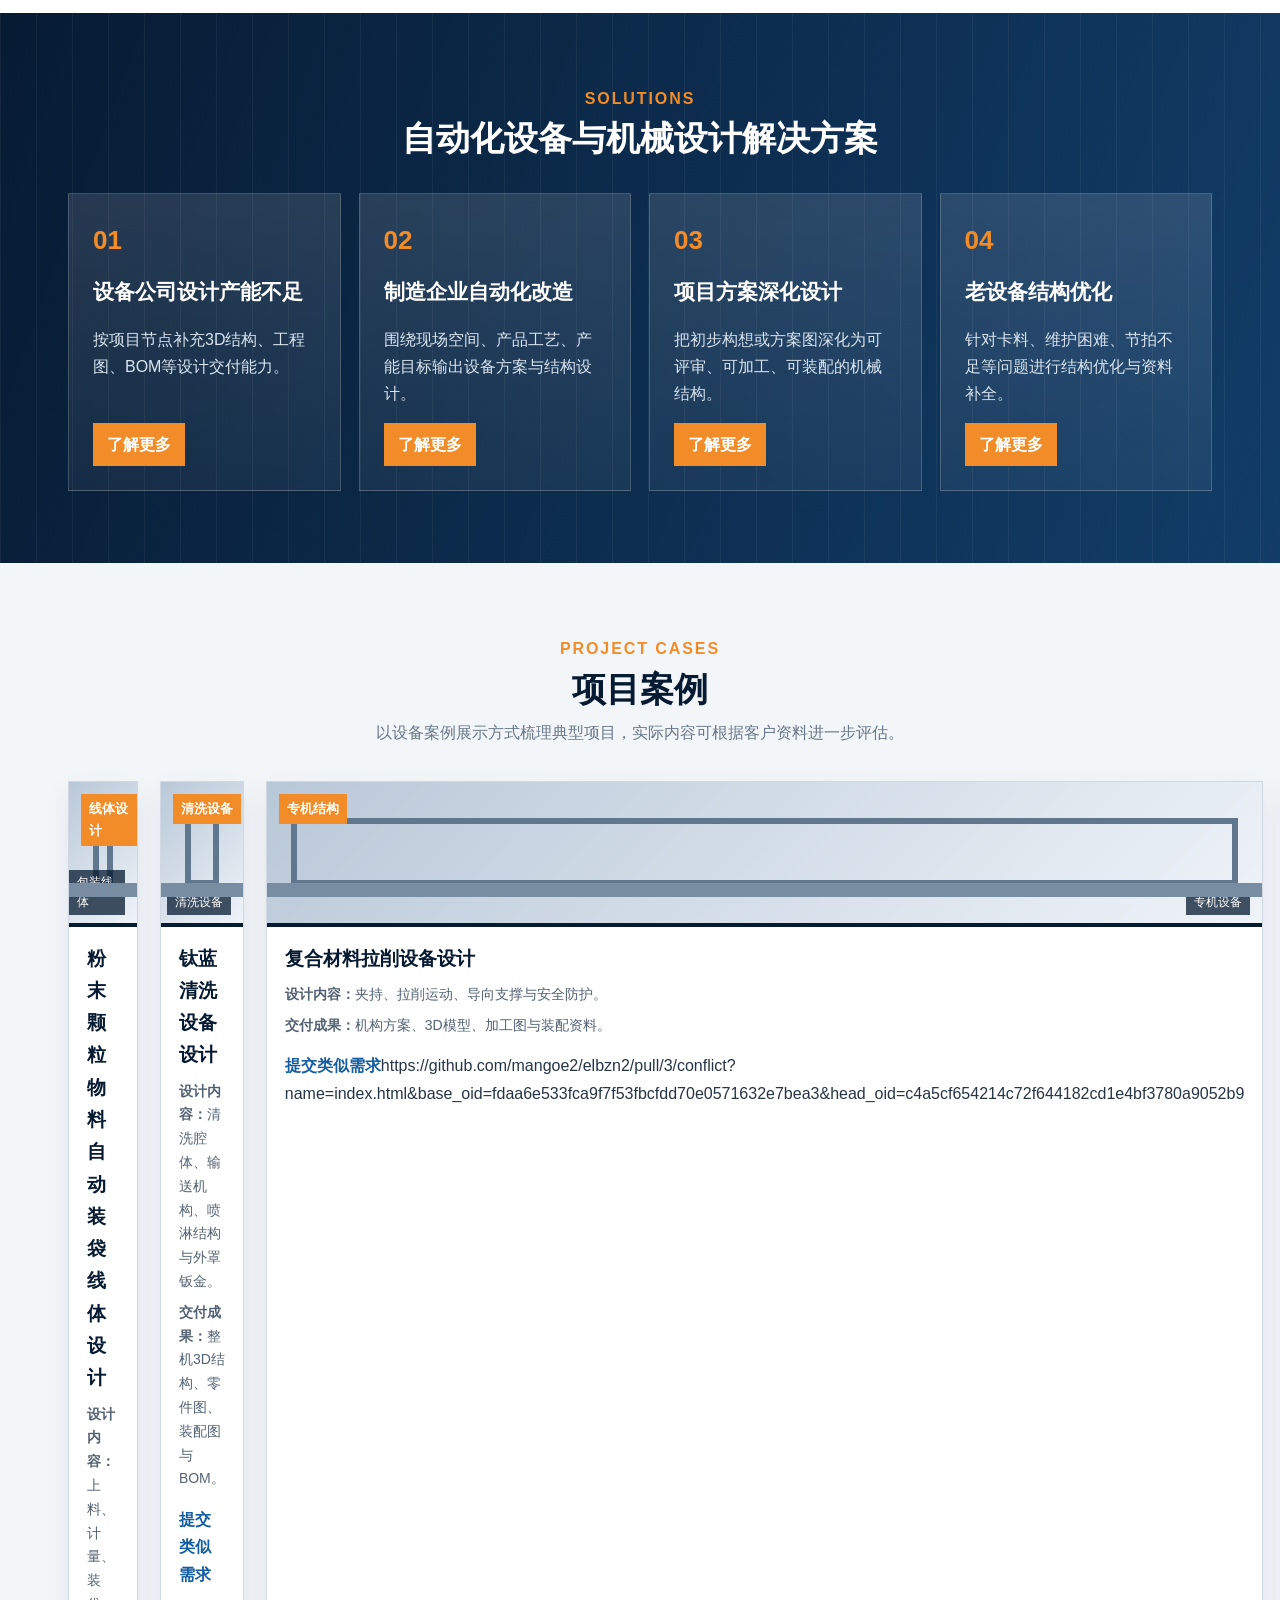
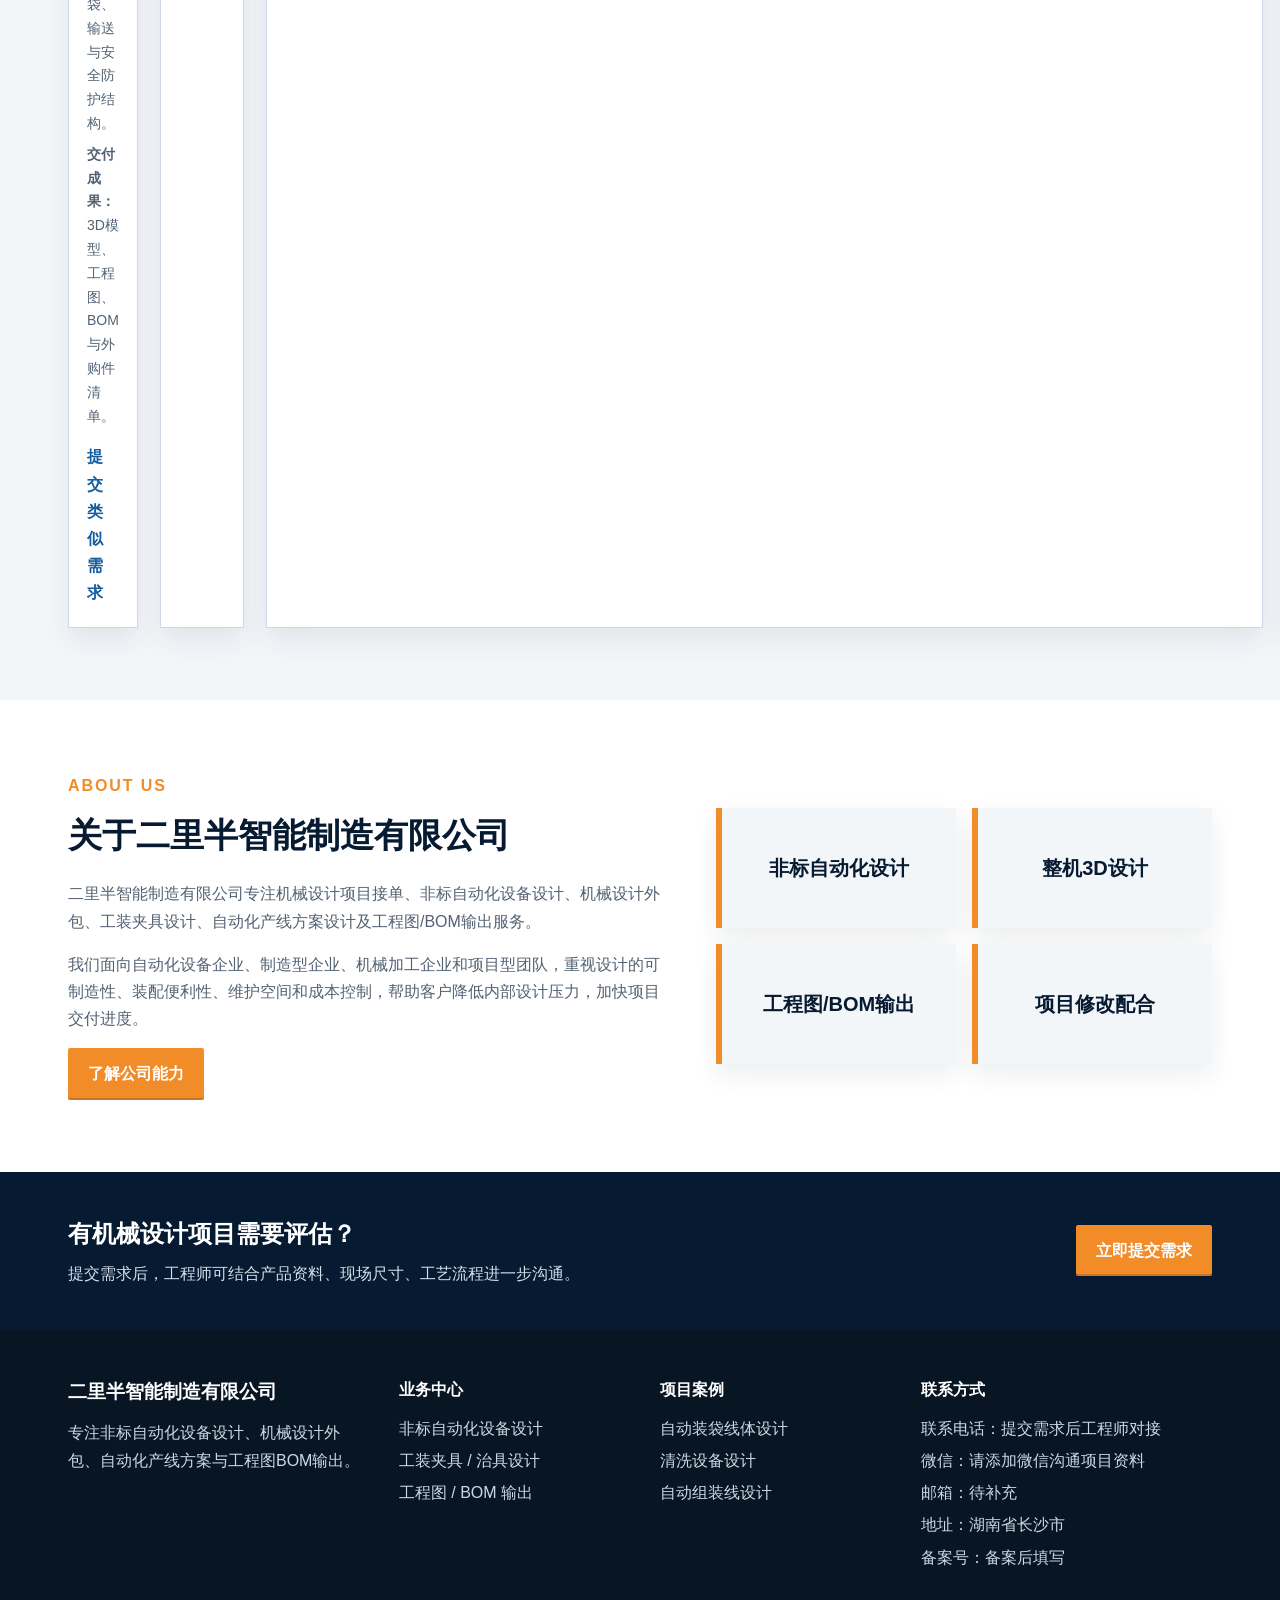
==== commit 27105913: "Merge branch 'main' into codex-k8lil7" ====
--- a/index.html
+++ b/index.html
@@ -195,7 +195,7 @@
               <h3>复合材料拉削设备设计</h3>
               <p><b>设计内容：</b>夹持、拉削运动、导向支撑与安全防护。</p>
               <p><b>交付成果：</b>机构方案、3D模型、加工图与装配资料。</p>
-              <a class="case-link" href="contact.html">提交类似需求</a>
+              <a class="case-link" href="contact.html">提交类似需求</a>https://github.com/mangoe2/elbzn2/pull/3/conflict?name=index.html&base_oid=fdaa6e533fca9f7f53fbcfdd70e0571632e7bea3&head_oid=c4a5cf654214c72f644182cd1e4bf3780a9052b9
             </article>
             <article class="case-card">
               <div class="case-visual"><em>组装产线</em></div>
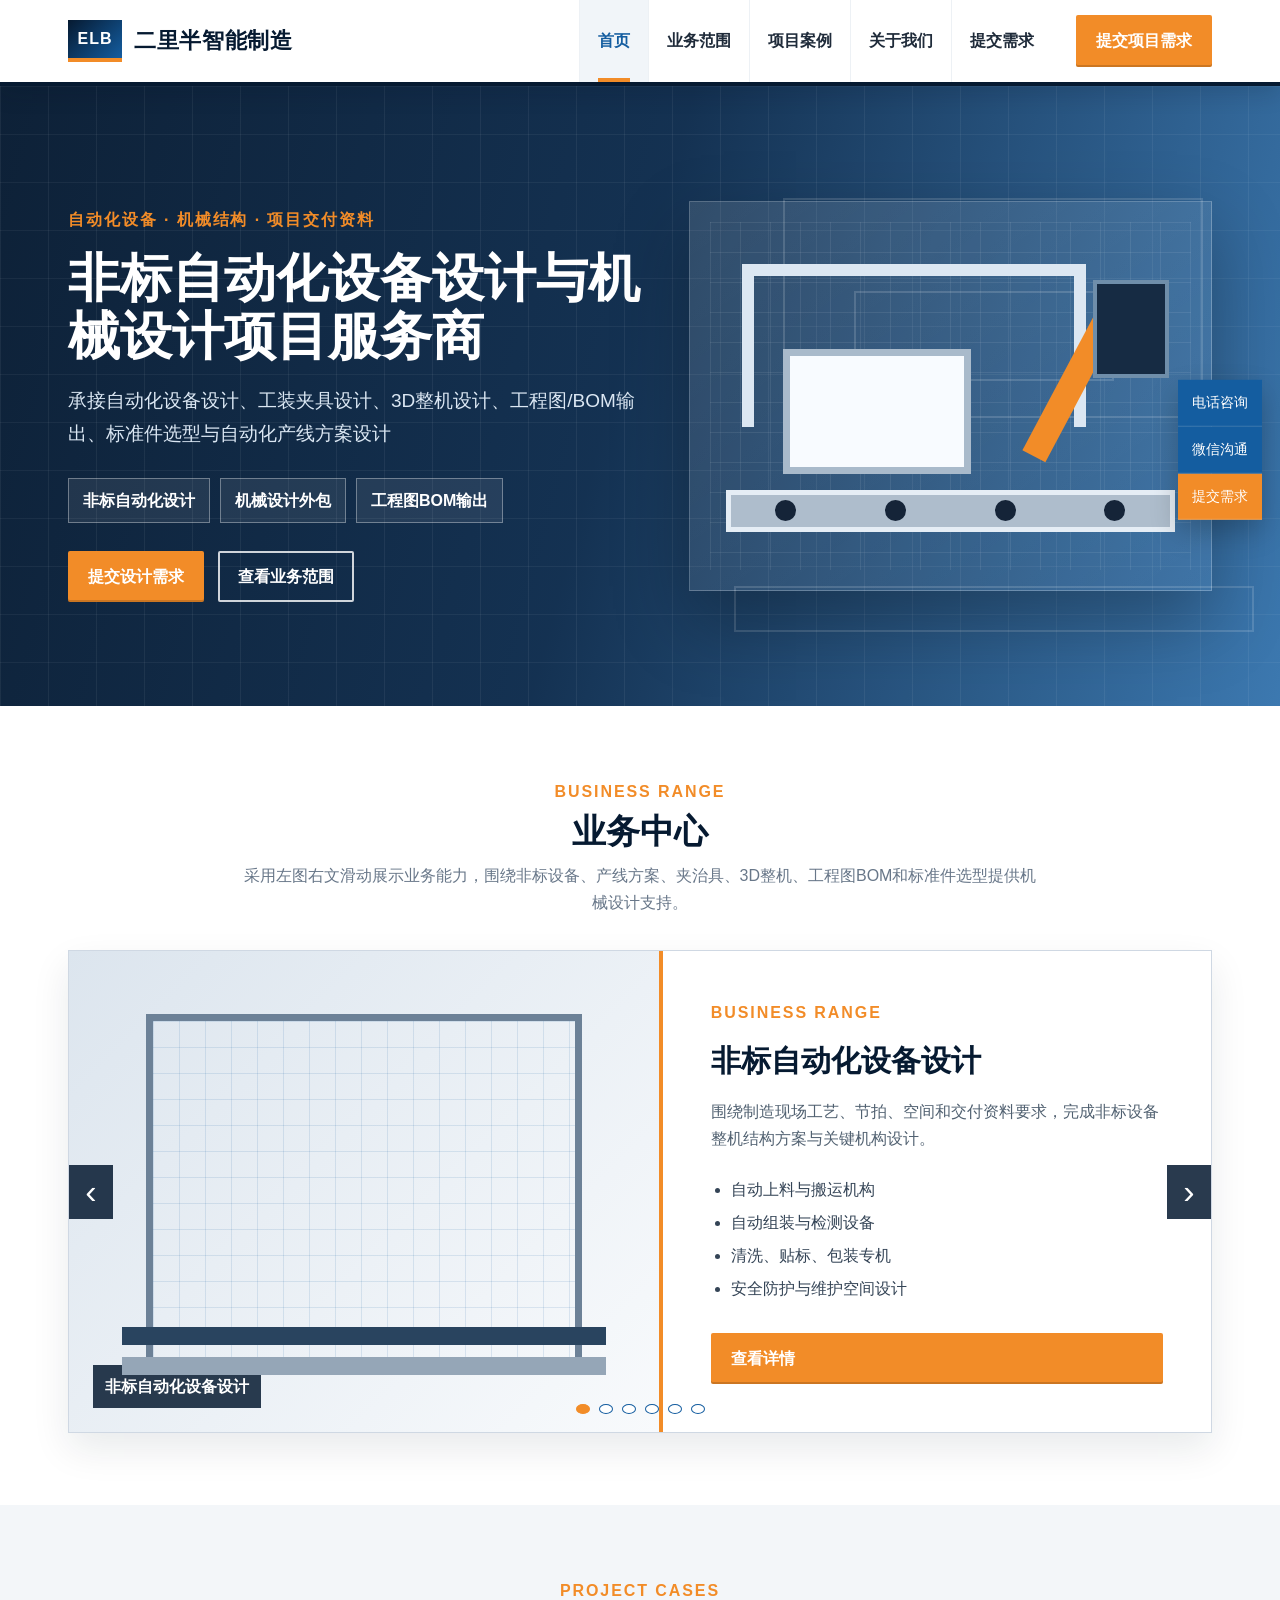
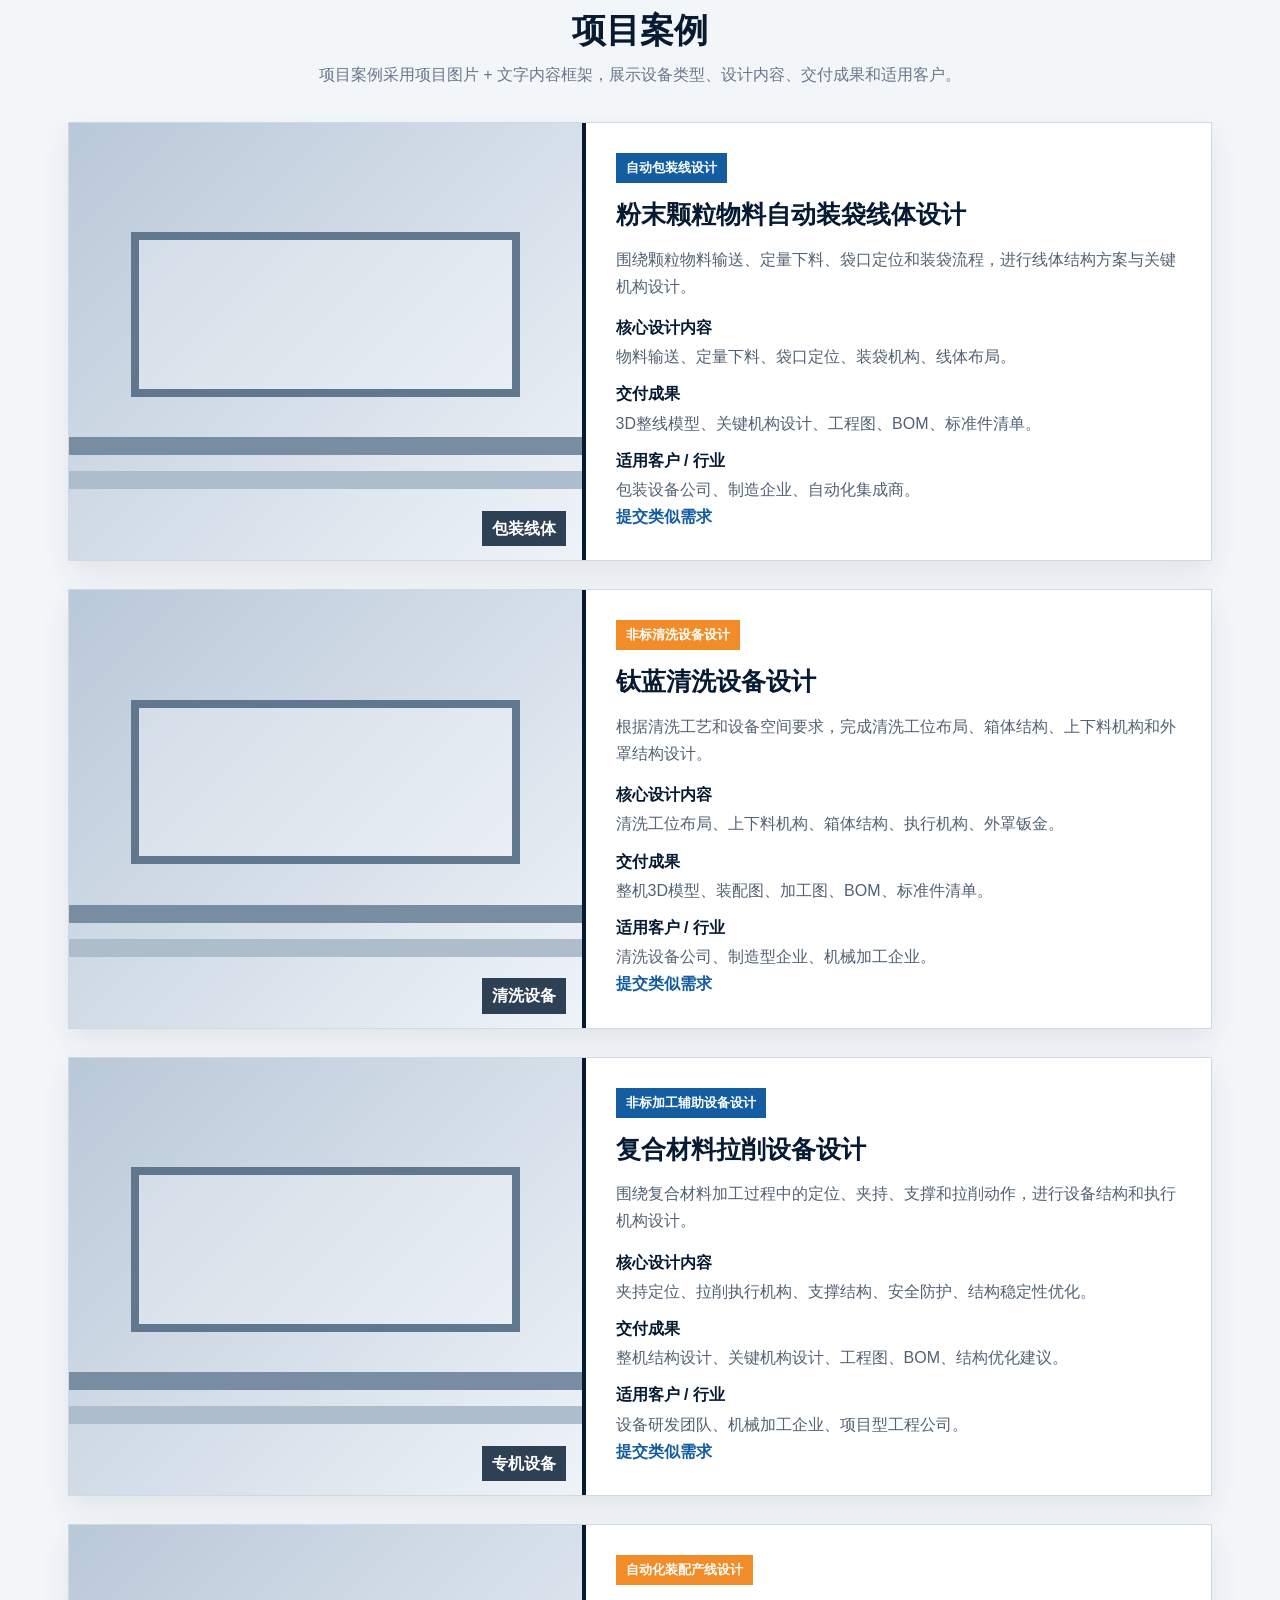
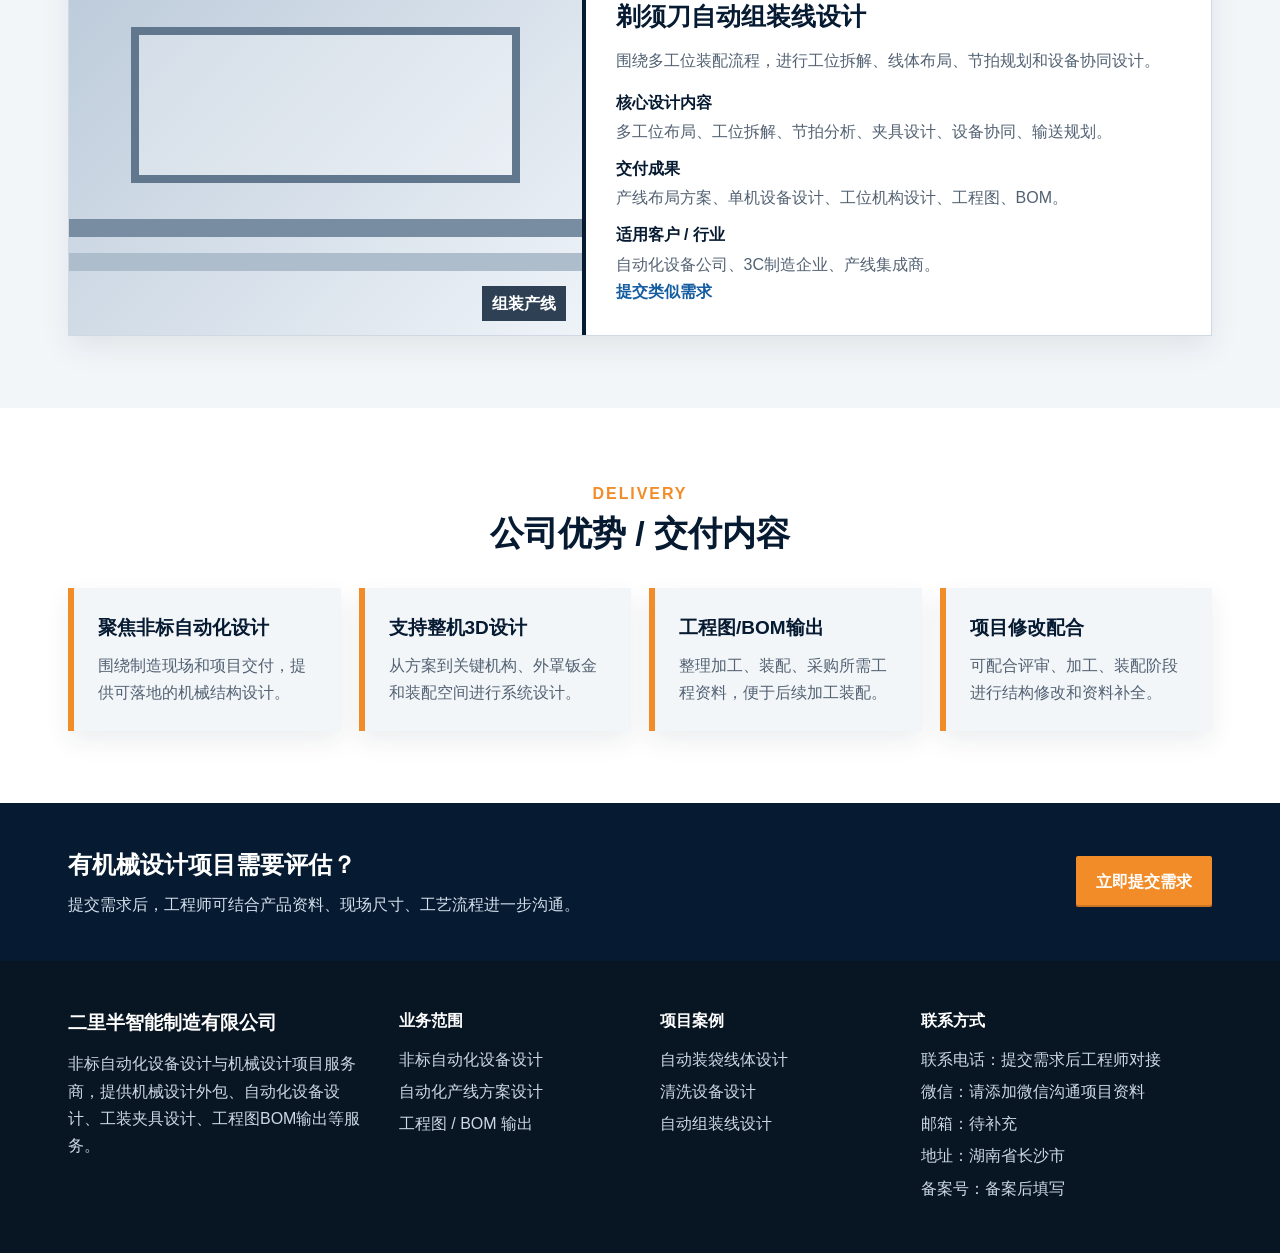
==== commit 1b6b7e44: "Update static site layout per feedback" ====
--- a/index.html
+++ b/index.html
@@ -8,17 +8,11 @@
     </title>
     <meta
       name="description"
-      content="二里半智能制造有限公司专注非标自动化设备设计、机械设计外包、3D整机设计、工程图/BOM输出与自动化产线方案设计。"
+      content="二里半智能制造有限公司专注非标自动化设备设计、机械设计外包、工程图/BOM输出。"
     />
     <link rel="stylesheet" href="assets/css/style.css" />
   </head>
   <body data-page="home">
-    <div class="topbar">
-      <div class="container topbar-inner">
-        <span>欢迎访问二里半智能制造有限公司官网</span
-        ><span>服务电话：提交需求后工程师对接</span>
-      </div>
-    </div>
     <header class="site-header">
       <div class="container header-inner">
         <a class="logo" href="index.html"
@@ -28,13 +22,11 @@
           ☰
         </button>
         <nav class="main-nav">
-          <a data-nav="home" href="index.html">首页</a
-          ><a data-nav="services" href="services.html">业务中心</a
-          ><a href="index.html#solutions">解决方案</a
-          ><a data-nav="cases" href="cases.html">项目案例</a
-          ><a data-nav="process" href="process.html">设计流程</a
-          ><a data-nav="about" href="about.html">关于我们</a
-          ><a data-nav="contact" href="contact.html">联系我们</a>
+          <a data-nav="home" href="index.html">首页</a>
+          <a data-nav="services" href="services.html">业务范围</a>
+          <a data-nav="cases" href="cases.html">项目案例</a>
+          <a data-nav="about" href="about.html">关于我们</a>
+          <a data-nav="contact" href="contact.html">提交需求</a>
         </nav>
         <a class="nav-cta" href="contact.html">提交项目需求</a>
       </div>
@@ -57,7 +49,7 @@
             </div>
             <div class="hero-actions">
               <a class="btn-primary" href="contact.html">提交设计需求</a
-              ><a class="btn-ghost" href="services.html">查看业务中心</a>
+              ><a class="btn-ghost" href="services.html">查看业务范围</a>
             </div>
           </div>
           <div class="equipment-panel" aria-label="自动化设备线框占位图">
@@ -69,168 +61,306 @@
           </div>
         </div>
       </section>
-
       <section class="section business-section" id="business">
         <div class="container">
           <div class="section-head">
-            <span>PRODUCT / BUSINESS CENTER</span>
+            <span>BUSINESS RANGE</span>
             <h2>业务中心</h2>
             <p>
-              围绕设备方案、结构设计、工程图纸与BOM清单，提供适合制造项目落地的机械设计支持。
+              采用左图右文滑动展示业务能力，围绕非标设备、产线方案、夹治具、3D整机、工程图BOM和标准件选型提供机械设计支持。
             </p>
           </div>
-          <div class="product-grid">
-            <article class="product-card">
-              <div class="product-visual visual-automation"></div>
-              <h3>非标自动化设备设计</h3>
-              <p>自动上料、检测、清洗、包装、组装等非标设备整机结构设计。</p>
-            </article>
-            <article class="product-card">
-              <div class="product-visual visual-line"></div>
-              <h3>自动化产线方案设计</h3>
-              <p>产线布局、工位拆解、节拍分析、多设备协同与输送规划。</p>
-            </article>
-            <article class="product-card">
-              <div class="product-visual visual-fixture"></div>
-              <h3>工装夹具 / 治具设计</h3>
-              <p>定位夹具、检测治具、装配治具、夹爪与吸附夹具设计。</p>
-            </article>
-            <article class="product-card">
-              <div class="product-visual visual-3d"></div>
-              <h3>3D整机结构设计</h3>
-              <p>整机布局、运动机构、外罩钣金、标准件选型与空间校核。</p>
-            </article>
-            <article class="product-card">
-              <div class="product-visual visual-drawing"></div>
-              <h3>工程图 / BOM 输出</h3>
-              <p>零件图、装配图、钣金展开、加工件清单、标准件与外购件BOM。</p>
-            </article>
-            <article class="product-card">
-              <div class="product-visual visual-parts"></div>
-              <h3>标准件选型与结构优化</h3>
-              <p>
-                导轨、丝杆、气动、传动及连接结构选型，兼顾制造成本与维护空间。
-              </p>
-            </article>
+          <div class="business-slider" aria-label="业务中心轮播">
+            <div class="business-slides">
+              <article class="business-slide active" data-slide="0">
+                <div class="business-image visual-automation">
+                  <span>非标自动化设备设计</span>
+                </div>
+                <div class="business-copy">
+                  <span class="eyebrow">BUSINESS RANGE</span>
+                  <h3>非标自动化设备设计</h3>
+                  <p>
+                    围绕制造现场工艺、节拍、空间和交付资料要求，完成非标设备整机结构方案与关键机构设计。
+                  </p>
+                  <ul>
+                    <li>自动上料与搬运机构</li>
+                    <li>自动组装与检测设备</li>
+                    <li>清洗、贴标、包装专机</li>
+                    <li>安全防护与维护空间设计</li>
+                  </ul>
+                  <a class="btn-primary" href="services.html">查看详情</a>
+                </div>
+              </article>
+              <article class="business-slide" data-slide="1">
+                <div class="business-image visual-line">
+                  <span>自动化产线方案设计</span>
+                </div>
+                <div class="business-copy">
+                  <span class="eyebrow">BUSINESS RANGE</span>
+                  <h3>自动化产线方案设计</h3>
+                  <p>
+                    从产品工艺、产能目标、工位节拍和现场空间出发，规划多设备协同的自动化产线方案。
+                  </p>
+                  <ul>
+                    <li>产线布局与工位拆解</li>
+                    <li>节拍分析与物流输送</li>
+                    <li>多设备协同方案</li>
+                    <li>老产线改造与优化</li>
+                  </ul>
+                  <a class="btn-primary" href="services.html">查看详情</a>
+                </div>
+              </article>
+              <article class="business-slide" data-slide="2">
+                <div class="business-image visual-fixture">
+                  <span>工装夹具 / 治具设计</span>
+                </div>
+                <div class="business-copy">
+                  <span class="eyebrow">BUSINESS RANGE</span>
+                  <h3>工装夹具 / 治具设计</h3>
+                  <p>
+                    针对产品定位、装配、检测、焊接、搬运等工序，设计便于加工装配和现场使用的夹治具。
+                  </p>
+                  <ul>
+                    <li>产品定位夹具</li>
+                    <li>检测治具与装配治具</li>
+                    <li>搬运夹爪与吸附夹具</li>
+                    <li>焊接夹具与辅助工装</li>
+                  </ul>
+                  <a class="btn-primary" href="services.html">查看详情</a>
+                </div>
+              </article>
+              <article class="business-slide" data-slide="3">
+                <div class="business-image visual-3d">
+                  <span>3D整机结构设计</span>
+                </div>
+                <div class="business-copy">
+                  <span class="eyebrow">BUSINESS RANGE</span>
+                  <h3>3D整机结构设计</h3>
+                  <p>
+                    基于方案与工艺要求进行整机布局、机构设计、运动关系校核和外罩钣金设计。
+                  </p>
+                  <ul>
+                    <li>整机3D布局</li>
+                    <li>关键机构与运动关系</li>
+                    <li>外罩钣金与安全防护</li>
+                    <li>装配空间与维护空间校核</li>
+                  </ul>
+                  <a class="btn-primary" href="services.html">查看详情</a>
+                </div>
+              </article>
+              <article class="business-slide" data-slide="4">
+                <div class="business-image visual-drawing">
+                  <span>工程图 / BOM 输出</span>
+                </div>
+                <div class="business-copy">
+                  <span class="eyebrow">BUSINESS RANGE</span>
+                  <h3>工程图 / BOM 输出</h3>
+                  <p>
+                    根据3D模型输出加工、装配、采购所需的完整工程资料，帮助项目进入加工装配阶段。
+                  </p>
+                  <ul>
+                    <li>零件工程图与装配图</li>
+                    <li>钣金展开图</li>
+                    <li>加工件与标准件清单</li>
+                    <li>外购件BOM整理</li>
+                  </ul>
+                  <a class="btn-primary" href="services.html">查看详情</a>
+                </div>
+              </article>
+              <article class="business-slide" data-slide="5">
+                <div class="business-image visual-parts">
+                  <span>标准件选型与结构优化</span>
+                </div>
+                <div class="business-copy">
+                  <span class="eyebrow">BUSINESS RANGE</span>
+                  <h3>标准件选型与结构优化</h3>
+                  <p>
+                    结合负载、速度、空间、成本和维护要求，完成标准件选型并优化机械结构。
+                  </p>
+                  <ul>
+                    <li>导轨丝杆与传动件选型</li>
+                    <li>气动元件与执行机构选型</li>
+                    <li>连接结构与支撑结构优化</li>
+                    <li>成本、加工与装配优化</li>
+                  </ul>
+                  <a class="btn-primary" href="services.html">查看详情</a>
+                </div>
+              </article>
+            </div>
+            <button
+              class="slider-arrow slider-prev"
+              type="button"
+              aria-label="上一项"
+            >
+              ‹</button
+            ><button
+              class="slider-arrow slider-next"
+              type="button"
+              aria-label="下一项"
+            >
+              ›
+            </button>
+            <div class="slider-dots">
+              <button
+                class="slider-dot active"
+                type="button"
+                aria-label="切换到第1项"
+              ></button
+              ><button
+                class="slider-dot"
+                type="button"
+                aria-label="切换到第2项"
+              ></button
+              ><button
+                class="slider-dot"
+                type="button"
+                aria-label="切换到第3项"
+              ></button
+              ><button
+                class="slider-dot"
+                type="button"
+                aria-label="切换到第4项"
+              ></button
+              ><button
+                class="slider-dot"
+                type="button"
+                aria-label="切换到第5项"
+              ></button
+              ><button
+                class="slider-dot"
+                type="button"
+                aria-label="切换到第6项"
+              ></button>
+            </div>
           </div>
         </div>
       </section>
-
-      <section class="section solutions-section" id="solutions">
-        <div class="container">
-          <div class="section-head light">
-            <span>SOLUTIONS</span>
-            <h2>自动化设备与机械设计解决方案</h2>
-          </div>
-          <div class="solution-grid">
-            <article class="solution-tile">
-              <div>
-                <small>01</small>
-                <h3>设备公司设计产能不足</h3>
-                <p>按项目节点补充3D结构、工程图、BOM等设计交付能力。</p>
-              </div>
-              <a href="contact.html">了解更多</a>
-            </article>
-            <article class="solution-tile">
-              <div>
-                <small>02</small>
-                <h3>制造企业自动化改造</h3>
-                <p>围绕现场空间、产品工艺、产能目标输出设备方案与结构设计。</p>
-              </div>
-              <a href="contact.html">了解更多</a>
-            </article>
-            <article class="solution-tile">
-              <div>
-                <small>03</small>
-                <h3>项目方案深化设计</h3>
-                <p>
-                  把初步构想或方案图深化为可评审、可加工、可装配的机械结构。
-                </p>
-              </div>
-              <a href="contact.html">了解更多</a>
-            </article>
-            <article class="solution-tile">
-              <div>
-                <small>04</small>
-                <h3>老设备结构优化</h3>
-                <p>
-                  针对卡料、维护困难、节拍不足等问题进行结构优化与资料补全。
-                </p>
-              </div>
-              <a href="contact.html">了解更多</a>
-            </article>
-          </div>
-        </div>
-      </section>
-
       <section class="section cases-section">
         <div class="container">
           <div class="section-head">
             <span>PROJECT CASES</span>
             <h2>项目案例</h2>
             <p>
-              以设备案例展示方式梳理典型项目，实际内容可根据客户资料进一步评估。
+              项目案例采用项目图片 +
+              文字内容框架，展示设备类型、设计内容、交付成果和适用客户。
             </p>
           </div>
-          <div class="case-grid home-cases">
-            <article class="case-card">
-              <div class="case-visual"><em>包装线体</em></div>
-              <span class="case-tag">线体设计</span>
-              <h3>粉末颗粒物料自动装袋线体设计</h3>
-              <p><b>设计内容：</b>上料、计量、装袋、输送与安全防护结构。</p>
-              <p><b>交付成果：</b>3D模型、工程图、BOM与外购件清单。</p>
-              <a class="case-link" href="contact.html">提交类似需求</a>
+          <div class="case-list">
+            <article class="case-media-card">
+              <div class="case-image"><em>包装线体</em></div>
+              <div class="case-body">
+                <span class="case-tag">自动包装线设计</span>
+                <h3>粉末颗粒物料自动装袋线体设计</h3>
+                <p>
+                  围绕颗粒物料输送、定量下料、袋口定位和装袋流程，进行线体结构方案与关键机构设计。
+                </p>
+                <dl>
+                  <dt>核心设计内容</dt>
+                  <dd>物料输送、定量下料、袋口定位、装袋机构、线体布局。</dd>
+                  <dt>交付成果</dt>
+                  <dd>3D整线模型、关键机构设计、工程图、BOM、标准件清单。</dd>
+                  <dt>适用客户 / 行业</dt>
+                  <dd>包装设备公司、制造企业、自动化集成商。</dd>
+                </dl>
+                <a class="text-link" href="contact.html">提交类似需求</a>
+              </div>
             </article>
-            <article class="case-card">
-              <div class="case-visual"><em>清洗设备</em></div>
-              <span class="case-tag">清洗设备</span>
-              <h3>钛蓝清洗设备设计</h3>
-              <p><b>设计内容：</b>清洗腔体、输送机构、喷淋结构与外罩钣金。</p>
-              <p><b>交付成果：</b>整机3D结构、零件图、装配图与BOM。</p>
-              <a class="case-link" href="contact.html">提交类似需求</a>
+            <article class="case-media-card">
+              <div class="case-image"><em>清洗设备</em></div>
+              <div class="case-body">
+                <span class="case-tag">非标清洗设备设计</span>
+                <h3>钛蓝清洗设备设计</h3>
+                <p>
+                  根据清洗工艺和设备空间要求，完成清洗工位布局、箱体结构、上下料机构和外罩结构设计。
+                </p>
+                <dl>
+                  <dt>核心设计内容</dt>
+                  <dd>
+                    清洗工位布局、上下料机构、箱体结构、执行机构、外罩钣金。
+                  </dd>
+                  <dt>交付成果</dt>
+                  <dd>整机3D模型、装配图、加工图、BOM、标准件清单。</dd>
+                  <dt>适用客户 / 行业</dt>
+                  <dd>清洗设备公司、制造型企业、机械加工企业。</dd>
+                </dl>
+                <a class="text-link" href="contact.html">提交类似需求</a>
+              </div>
             </article>
-            <article class="case-card">
-              <div class="case-visual"><em>专机设备</em></div>
-              <span class="case-tag">专机结构</span>
-              <h3>复合材料拉削设备设计</h3>
-              <p><b>设计内容：</b>夹持、拉削运动、导向支撑与安全防护。</p>
-              <p><b>交付成果：</b>机构方案、3D模型、加工图与装配资料。</p>
-              <a class="case-link" href="contact.html">提交类似需求</a>https://github.com/mangoe2/elbzn2/pull/3/conflict?name=index.html&base_oid=fdaa6e533fca9f7f53fbcfdd70e0571632e7bea3&head_oid=c4a5cf654214c72f644182cd1e4bf3780a9052b9
+            <article class="case-media-card">
+              <div class="case-image"><em>专机设备</em></div>
+              <div class="case-body">
+                <span class="case-tag">非标加工辅助设备设计</span>
+                <h3>复合材料拉削设备设计</h3>
+                <p>
+                  围绕复合材料加工过程中的定位、夹持、支撑和拉削动作，进行设备结构和执行机构设计。
+                </p>
+                <dl>
+                  <dt>核心设计内容</dt>
+                  <dd>
+                    夹持定位、拉削执行机构、支撑结构、安全防护、结构稳定性优化。
+                  </dd>
+                  <dt>交付成果</dt>
+                  <dd>
+                    整机结构设计、关键机构设计、工程图、BOM、结构优化建议。
+                  </dd>
+                  <dt>适用客户 / 行业</dt>
+                  <dd>设备研发团队、机械加工企业、项目型工程公司。</dd>
+                </dl>
+                <a class="text-link" href="contact.html">提交类似需求</a>
+              </div>
             </article>
-            <article class="case-card">
-              <div class="case-visual"><em>组装产线</em></div>
-              <span class="case-tag">自动组装</span>
-              <h3>剃须刀自动组装线设计</h3>
-              <p><b>设计内容：</b>工位拆解、夹治具、输送定位与多机构协同。</p>
-              <p><b>交付成果：</b>产线布局、设备模型、工程图和BOM。</p>
-              <a class="case-link" href="contact.html">提交类似需求</a>
+            <article class="case-media-card">
+              <div class="case-image"><em>组装产线</em></div>
+              <div class="case-body">
+                <span class="case-tag">自动化装配产线设计</span>
+                <h3>剃须刀自动组装线设计</h3>
+                <p>
+                  围绕多工位装配流程，进行工位拆解、线体布局、节拍规划和设备协同设计。
+                </p>
+                <dl>
+                  <dt>核心设计内容</dt>
+                  <dd>
+                    多工位布局、工位拆解、节拍分析、夹具设计、设备协同、输送规划。
+                  </dd>
+                  <dt>交付成果</dt>
+                  <dd>
+                    产线布局方案、单机设备设计、工位机构设计、工程图、BOM。
+                  </dd>
+                  <dt>适用客户 / 行业</dt>
+                  <dd>自动化设备公司、3C制造企业、产线集成商。</dd>
+                </dl>
+                <a class="text-link" href="contact.html">提交类似需求</a>
+              </div>
             </article>
           </div>
         </div>
       </section>
-
-      <section class="section about-home">
-        <div class="container about-layout">
-          <div class="about-copy">
-            <span class="eyebrow">ABOUT US</span>
-            <h2>关于二里半智能制造有限公司</h2>
-            <p>
-              二里半智能制造有限公司专注机械设计项目接单、非标自动化设备设计、机械设计外包、工装夹具设计、自动化产线方案设计及工程图/BOM输出服务。
-            </p>
-            <p>
-              我们面向自动化设备企业、制造型企业、机械加工企业和项目型团队，重视设计的可制造性、装配便利性、维护空间和成本控制，帮助客户降低内部设计压力，加快项目交付进度。
-            </p>
-            <a class="btn-primary" href="about.html">了解公司能力</a>
-          </div>
-          <div class="capability-grid">
-            <div>非标自动化设计</div>
-            <div>整机3D设计</div>
-            <div>工程图/BOM输出</div>
-            <div>项目修改配合</div>
+      <section class="section advantages-section">
+        <div class="container">
+          <div class="section-head">
+            <span>DELIVERY</span>
+            <h2>公司优势 / 交付内容</h2>
+          </div>
+          <div class="advantage-grid">
+            <div>
+              <strong>聚焦非标自动化设计</strong>
+              <p>围绕制造现场和项目交付，提供可落地的机械结构设计。</p>
+            </div>
+            <div>
+              <strong>支持整机3D设计</strong>
+              <p>从方案到关键机构、外罩钣金和装配空间进行系统设计。</p>
+            </div>
+            <div>
+              <strong>工程图/BOM输出</strong>
+              <p>整理加工、装配、采购所需工程资料，便于后续加工装配。</p>
+            </div>
+            <div>
+              <strong>项目修改配合</strong>
+              <p>可配合评审、加工、装配阶段进行结构修改和资料补全。</p>
+            </div>
           </div>
         </div>
       </section>
-
       <section class="contact-strip">
         <div class="container contact-strip-inner">
           <div>
@@ -248,13 +378,13 @@
         <div>
           <h3>二里半智能制造有限公司</h3>
           <p>
-            专注非标自动化设备设计、机械设计外包、自动化产线方案与工程图BOM输出。
+            非标自动化设备设计与机械设计项目服务商，提供机械设计外包、自动化设备设计、工装夹具设计、工程图BOM输出等服务。
           </p>
         </div>
         <div>
-          <h4>业务中心</h4>
+          <h4>业务范围</h4>
           <a href="services.html">非标自动化设备设计</a
-          ><a href="services.html">工装夹具 / 治具设计</a
+          ><a href="services.html">自动化产线方案设计</a
           ><a href="services.html">工程图 / BOM 输出</a>
         </div>
         <div>
--- a/assets/css/style.css
+++ b/assets/css/style.css
@@ -1,6 +1,6 @@
 :root {
   --navy: #061a31;
-  --navy2: #0b2748;
+  --navy-soft: #0b2748;
   --blue: #145da0;
   --steel: #eef2f6;
   --line: #cfd8e3;
@@ -23,25 +23,13 @@
   line-height: 1.7;
 }
 a {
+  color: inherit;
   text-decoration: none;
-  color: inherit;
 }
 .container {
   width: min(1180px, 100%);
   margin: 0 auto;
   padding: 0 18px;
-}
-.topbar {
-  background: #0a1728;
-  color: #d8e1eb;
-  font-size: 14px;
-}
-.topbar-inner {
-  display: flex;
-  justify-content: space-between;
-  gap: 16px;
-  padding-top: 8px;
-  padding-bottom: 8px;
 }
 .site-header {
   position: sticky;
@@ -90,7 +78,7 @@
   display: flex;
   align-items: center;
   height: 100%;
-  padding: 0 15px;
+  padding: 0 18px;
   color: #1f2b3a;
   font-weight: 800;
   border-left: 1px solid #edf1f5;
@@ -104,8 +92,8 @@
 .main-nav a.active:after {
   content: "";
   position: absolute;
-  left: 15px;
-  right: 15px;
+  left: 18px;
+  right: 18px;
   bottom: 0;
   height: 4px;
   background: var(--orange);
@@ -120,6 +108,7 @@
   border: 0;
   border-radius: 2px;
   box-shadow: inset 0 -2px 0 rgba(0, 0, 0, 0.16);
+  cursor: pointer;
 }
 .nav-cta:hover,
 .btn-primary:hover {
@@ -132,6 +121,10 @@
   font-weight: 900;
   padding: 10px 18px;
   border-radius: 2px;
+}
+.text-link {
+  color: var(--blue);
+  font-weight: 900;
 }
 .menu-toggle {
   display: none;
@@ -147,9 +140,9 @@
   overflow: hidden;
   background: linear-gradient(
     105deg,
-    rgba(6, 26, 49, 0.96) 0%,
-    rgba(8, 39, 73, 0.94) 48%,
-    rgba(20, 93, 160, 0.82) 100%
+    rgba(6, 26, 49, 0.97),
+    rgba(8, 39, 73, 0.95) 48%,
+    rgba(20, 93, 160, 0.82)
   );
   color: #fff;
 }
@@ -320,70 +313,113 @@
   font-weight: 900;
 }
 .section-head p {
-  max-width: 760px;
+  max-width: 800px;
   margin: 0 auto;
   color: var(--muted);
 }
 .business-section {
   background: #fff;
 }
-.product-grid {
-  display: grid;
-  grid-template-columns: repeat(3, 1fr);
-  border-top: 3px solid var(--navy);
-  gap: 22px;
-}
-.product-card {
+.business-slider {
+  position: relative;
+  border: 1px solid var(--line);
   background: #fff;
-  border: 1px solid var(--line);
-  border-radius: 0;
-  box-shadow: 0 12px 28px rgba(20, 38, 58, 0.08);
-  padding: 0 20px 22px;
-  transition: 0.2s;
-}
-.product-card:hover {
-  transform: translateY(-4px);
-  border-color: var(--blue);
-}
-.product-visual {
-  height: 138px;
-  margin: 0 -20px 18px;
+  box-shadow: 0 16px 36px rgba(14, 30, 48, 0.09);
+  overflow: hidden;
+}
+.business-slides {
+  position: relative;
+  min-height: 420px;
+}
+.business-slide {
+  display: grid;
+  grid-template-columns: 1.04fr 0.96fr;
+  gap: 0;
+  position: absolute;
+  inset: 0;
+  opacity: 0;
+  transform: translateX(24px);
+  transition:
+    opacity 0.35s ease,
+    transform 0.35s ease;
+  pointer-events: none;
+}
+.business-slide.active {
+  opacity: 1;
+  transform: translateX(0);
+  pointer-events: auto;
+  position: relative;
+}
+.business-image,
+.service-visual {
+  position: relative;
+  min-height: 420px;
   background: linear-gradient(135deg, #dce5ee, #f8fafc);
-  position: relative;
   overflow: hidden;
-  border-bottom: 4px solid var(--orange);
-}
-.product-visual:before {
+  border-right: 4px solid var(--orange);
+}
+.business-image:before,
+.service-visual:before {
   content: "";
   position: absolute;
-  inset: 22px;
-  border: 3px solid #6c8197;
-}
-.product-visual:after {
+  inset: 13%;
+  border: 7px solid #6c8197;
+  background-image:
+    linear-gradient(90deg, rgba(20, 93, 160, 0.12) 1px, transparent 1px),
+    linear-gradient(rgba(20, 93, 160, 0.12) 1px, transparent 1px);
+  background-size: 26px 26px;
+}
+.business-image:after,
+.service-visual:after {
   content: "";
   position: absolute;
-  left: 30px;
-  right: 30px;
-  bottom: 28px;
-  height: 12px;
+  left: 9%;
+  right: 9%;
+  bottom: 18%;
+  height: 18px;
   background: #29445f;
-}
-.product-card h3 {
-  margin: 0 0 8px;
+  box-shadow: 0 30px 0 #95a6b7;
+}
+.business-image span {
+  position: absolute;
+  left: 24px;
+  bottom: 24px;
+  background: rgba(6, 26, 49, 0.85);
+  color: #fff;
+  padding: 8px 12px;
+  font-weight: 900;
+}
+.business-copy {
+  padding: 48px;
+  display: flex;
+  flex-direction: column;
+  justify-content: center;
+}
+.business-copy h3 {
   color: var(--navy);
-  font-size: 20px;
-}
-.product-card p {
-  margin: 0;
-  color: var(--muted);
+  font-size: 30px;
+  margin: 8px 0 12px;
+}
+.business-copy p {
+  color: #516171;
+  margin: 0 0 18px;
+}
+.business-copy ul,
+.service-card ul {
+  margin: 0 0 24px;
+  padding-left: 20px;
+  color: #344456;
+}
+.business-copy li,
+.service-card li {
+  margin: 6px 0;
 }
 .visual-line:before {
-  border-radius: 0;
-  height: 44px;
-  top: 48px;
+  height: 36%;
+  top: 33%;
 }
 .visual-fixture:before {
-  border-width: 10px;
+  border-width: 12px;
   border-top: 0;
 }
 .visual-3d:before {
@@ -399,180 +435,161 @@
 .visual-parts:before {
   border-radius: 50%;
 }
-.solutions-section {
-  background: linear-gradient(110deg, #071b33, #123d68);
-  color: #fff;
+.slider-arrow {
+  position: absolute;
+  top: 50%;
+  transform: translateY(-50%);
+  z-index: 3;
+  width: 44px;
+  height: 54px;
+  border: 0;
+  background: rgba(6, 26, 49, 0.86);
+  color: #fff;
+  font-size: 34px;
+  cursor: pointer;
+}
+.slider-prev {
+  left: 0;
+}
+.slider-next {
+  right: 0;
+}
+.slider-dots {
+  position: absolute;
+  left: 0;
+  right: 0;
+  bottom: 18px;
+  display: flex;
+  justify-content: center;
+  gap: 9px;
+  z-index: 4;
+}
+.slider-dot {
+  width: 10px;
+  height: 10px;
+  border-radius: 50%;
+  border: 1px solid var(--blue);
+  background: #fff;
+  cursor: pointer;
+}
+.slider-dot.active {
+  background: var(--orange);
+  border-color: var(--orange);
+}
+.cases-section {
+  background: #f3f6f9;
+}
+.case-list {
+  display: grid;
+  gap: 28px;
+}
+.case-media-card {
+  display: grid;
+  grid-template-columns: 0.95fr 1.15fr;
+  gap: 0;
+  background: #fff;
+  border: 1px solid var(--line);
+  box-shadow: 0 12px 28px rgba(14, 30, 48, 0.08);
+}
+.case-image {
+  min-height: 270px;
   position: relative;
   overflow: hidden;
-}
-.solutions-section:before {
+  background: linear-gradient(135deg, #b9c8d8, #eef3f8);
+  border-right: 4px solid var(--navy);
+}
+.case-image:before {
   content: "";
   position: absolute;
-  inset: 0;
-  background-image: linear-gradient(
-    90deg,
-    rgba(255, 255, 255, 0.05) 1px,
-    transparent 1px
-  );
-  background-size: 36px 36px;
-}
-.solutions-section .container {
-  position: relative;
-}
-.section-head.light h2 {
-  color: #fff;
-}
-.solution-grid {
+  left: 12%;
+  right: 12%;
+  top: 25%;
+  height: 34%;
+  border: 8px solid #61778d;
+  background: rgba(255, 255, 255, 0.28);
+}
+.case-image:after {
+  content: "";
+  position: absolute;
+  left: 0;
+  right: 0;
+  bottom: 24%;
+  height: 18px;
+  background: #788da1;
+  box-shadow: 0 34px 0 #aebdcc;
+}
+.case-image em {
+  position: absolute;
+  right: 16px;
+  bottom: 14px;
+  font-style: normal;
+  color: #fff;
+  background: rgba(6, 26, 49, 0.82);
+  padding: 4px 10px;
+  font-weight: 800;
+}
+.case-body {
+  padding: 30px;
+}
+.case-tag {
+  display: inline-block;
+  background: var(--blue);
+  color: #fff;
+  font-size: 13px;
+  font-weight: 900;
+  padding: 4px 10px;
+  margin-bottom: 10px;
+}
+.case-media-card:nth-child(even) .case-tag {
+  background: var(--orange);
+}
+.case-body h3 {
+  color: var(--navy);
+  font-size: 25px;
+  margin: 0 0 10px;
+}
+.case-body p {
+  color: #536273;
+  margin: 0 0 14px;
+}
+.case-body dl {
+  margin: 0;
+}
+.case-body dt {
+  color: var(--navy);
+  font-weight: 900;
+  margin-top: 10px;
+}
+.case-body dd {
+  margin: 2px 0 0;
+  color: #536273;
+}
+.advantages-section {
+  background: #fff;
+}
+.advantage-grid,
+.capability-grid {
   display: grid;
   grid-template-columns: repeat(4, 1fr);
   gap: 18px;
 }
-.solution-tile {
-  min-height: 260px;
-  padding: 24px;
-  border: 1px solid rgba(255, 255, 255, 0.18);
-  background: linear-gradient(
-    180deg,
-    rgba(255, 255, 255, 0.12),
-    rgba(255, 255, 255, 0.05)
-  );
-  display: flex;
-  flex-direction: column;
-  justify-content: space-between;
-}
-.solution-tile small {
-  color: var(--orange);
-  font-size: 26px;
-  font-weight: 900;
-}
-.solution-tile h3 {
-  font-size: 21px;
-  margin: 12px 0;
-  color: #fff;
-}
-.solution-tile p {
-  color: #d9e5f1;
-}
-.solution-tile a {
-  align-self: flex-start;
-  background: var(--orange);
-  color: #fff;
-  padding: 8px 14px;
-  font-weight: 900;
-}
-.cases-section {
-  background: #f3f6f9;
-}
-.case-grid {
-  display: grid;
-  grid-template-columns: repeat(3, 1fr);
-  gap: 22px;
-}
-.home-cases {
-  grid-template-columns: repeat(4, 1fr);
-}
-.case-card {
-  position: relative;
-  background: #fff;
-  border: 1px solid var(--line);
-  padding: 0 18px 20px;
-  box-shadow: 0 12px 26px rgba(14, 30, 48, 0.08);
-}
-.case-visual {
-  height: 145px;
-  margin: 0 -18px 16px;
-  background: linear-gradient(135deg, #b9c8d8, #eef3f8);
-  position: relative;
-  border-bottom: 4px solid var(--navy);
-  overflow: hidden;
-}
-.case-visual:before {
-  content: "";
-  position: absolute;
-  left: 24px;
-  right: 24px;
-  top: 36px;
-  height: 56px;
-  border: 6px solid #61778d;
-}
-.case-visual:after {
-  content: "";
-  position: absolute;
-  left: 0;
-  right: 0;
-  bottom: 26px;
-  height: 14px;
-  background: #788da1;
-}
-.case-visual em {
-  position: absolute;
-  right: 12px;
-  bottom: 8px;
-  font-style: normal;
-  color: #fff;
-  background: rgba(6, 26, 49, 0.75);
-  padding: 2px 8px;
-  font-size: 12px;
-}
-.case-tag {
-  position: absolute;
-  left: 12px;
-  top: 12px;
-  background: var(--orange);
-  color: #fff;
-  font-size: 13px;
-  font-weight: 900;
-  padding: 4px 8px;
-}
-.case-card h3 {
-  font-size: 19px;
-  color: var(--navy);
-  margin: 8px 0;
-}
-.case-card p {
-  font-size: 14px;
-  color: #536273;
-  margin: 7px 0;
-}
-.case-link {
-  display: inline-block;
-  margin-top: 8px;
-  color: var(--blue);
-  font-weight: 900;
-}
-.about-home {
-  background: #fff;
-}
-.about-layout {
-  display: grid;
-  grid-template-columns: 1.1fr 0.9fr;
-  gap: 42px;
-  align-items: center;
-}
-.about-copy h2 {
-  font-size: 34px;
-  color: var(--navy);
-  margin: 8px 0 16px;
-}
-.about-copy p {
-  color: #536273;
-}
-.capability-grid {
-  display: grid;
-  grid-template-columns: repeat(2, 1fr);
-  gap: 16px;
-}
+.advantage-grid div,
 .capability-grid div {
-  min-height: 120px;
   background: #f3f6f9;
   border-left: 6px solid var(--orange);
-  display: grid;
-  place-items: center;
-  text-align: center;
-  font-size: 20px;
-  font-weight: 900;
+  padding: 24px;
+  min-height: 132px;
+  box-shadow: 0 10px 24px rgba(15, 34, 55, 0.08);
+}
+.advantage-grid strong {
+  display: block;
   color: var(--navy);
-  box-shadow: 0 10px 24px rgba(15, 34, 55, 0.08);
+  font-size: 19px;
+  margin-bottom: 8px;
+}
+.advantage-grid p {
+  margin: 0;
+  color: #536273;
 }
 .contact-strip {
   background: var(--navy);
@@ -673,66 +690,55 @@
   max-width: 760px;
   color: #dce8f3;
 }
-.tag-list {
-  display: flex;
-  flex-wrap: wrap;
-  gap: 10px;
-  padding: 0;
-  margin: 16px 0 0;
-  list-style: none;
-}
-.tag-list li {
+.service-grid {
+  display: grid;
+  grid-template-columns: repeat(3, 1fr);
+  gap: 22px;
+}
+.service-card,
+.content-card {
   background: #fff;
   border: 1px solid var(--line);
-  padding: 8px 12px;
-  color: #304256;
-}
-.content-card,
-.industrial-card,
-.timeline-card {
-  background: #fff;
-  border: 1px solid var(--line);
-  border-radius: 0;
   padding: 22px;
   box-shadow: 0 10px 24px rgba(14, 30, 48, 0.07);
 }
-.industrial-card h3 {
+.service-card .service-visual {
+  min-height: 150px;
+  margin: -22px -22px 18px;
+  border-right: 0;
+  border-bottom: 4px solid var(--orange);
+}
+.service-card h3 {
   color: var(--navy);
-  margin-top: 0;
-}
-.case-row {
-  display: flex;
+  margin: 0 0 8px;
+}
+.about-home {
+  background: #fff;
+}
+.about-layout {
+  display: grid;
+  grid-template-columns: 1.1fr 0.9fr;
+  gap: 42px;
   align-items: center;
-  justify-content: space-between;
-  gap: 20px;
-}
-.timeline-list {
-  counter-reset: step;
-  display: grid;
-  gap: 16px;
-  padding: 0;
-  margin: 0;
-}
-.timeline-card {
-  counter-increment: step;
-  list-style: none;
-  padding-left: 76px;
-  position: relative;
-  font-weight: 800;
-}
-.timeline-card:before {
-  content: counter(step);
-  position: absolute;
-  left: 24px;
-  top: 22px;
-  width: 34px;
-  height: 34px;
+}
+.about-copy h2 {
+  font-size: 34px;
+  color: var(--navy);
+  margin: 8px 0 16px;
+}
+.about-copy p {
+  color: #536273;
+}
+.capability-grid {
+  grid-template-columns: repeat(2, 1fr);
+}
+.capability-grid div {
   display: grid;
   place-items: center;
-  background: var(--blue);
-  color: #fff;
-  font-weight: 900;
-  border-bottom: 4px solid var(--orange);
+  text-align: center;
+  font-size: 20px;
+  font-weight: 900;
+  color: var(--navy);
 }
 .form-grid {
   display: grid;
@@ -792,22 +798,19 @@
     display: none;
   }
   .main-nav a {
-    padding: 0 10px;
+    padding: 0 12px;
   }
   .hero-content,
   .about-layout {
     grid-template-columns: 1fr;
   }
-  .home-cases,
-  .solution-grid {
+  .advantage-grid,
+  .footer-grid,
+  .service-grid {
     grid-template-columns: repeat(2, 1fr);
   }
 }
 @media (max-width: 860px) {
-  .topbar-inner {
-    flex-direction: column;
-    gap: 2px;
-  }
   .header-inner {
     height: 70px;
   }
@@ -847,11 +850,32 @@
   .equipment-panel {
     min-height: 300px;
   }
-  .product-grid,
-  .case-grid,
-  .home-cases,
-  .solution-grid,
+  .business-slide,
+  .case-media-card {
+    grid-template-columns: 1fr;
+  }
+  .business-slides {
+    min-height: 0;
+  }
+  .business-image,
+  .case-image {
+    min-height: 260px;
+    border-right: 0;
+    border-bottom: 4px solid var(--orange);
+  }
+  .business-copy,
+  .case-body {
+    padding: 28px;
+  }
+  .slider-arrow {
+    top: 130px;
+  }
+  .case-list {
+    gap: 22px;
+  }
+  .advantage-grid,
   .footer-grid,
+  .service-grid,
   .capability-grid,
   .form-grid,
   .check-grid {
@@ -873,11 +897,4 @@
   .about-copy h2 {
     font-size: 28px;
   }
-  .case-row {
-    display: block;
-  }
-  .case-row .btn-ghost,
-  .case-row .btn-primary {
-    margin-top: 12px;
-  }
-}
+}
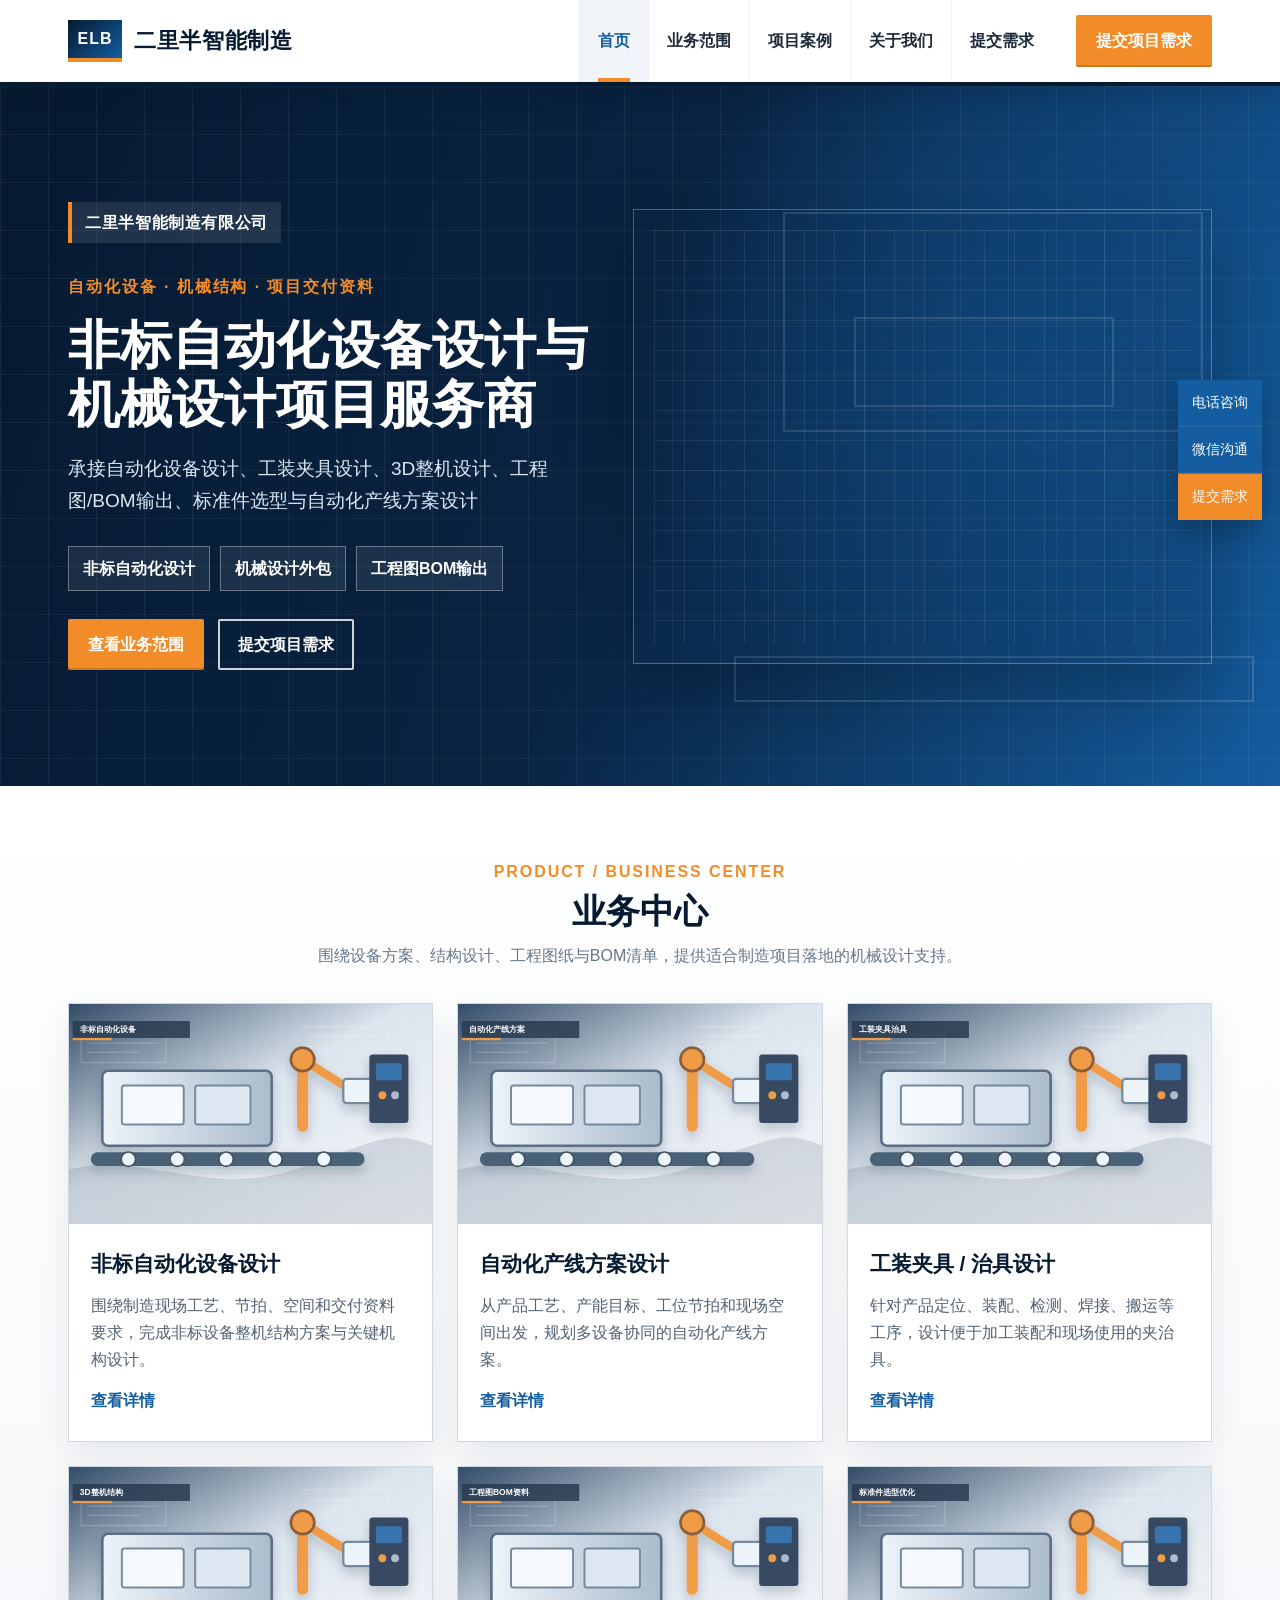
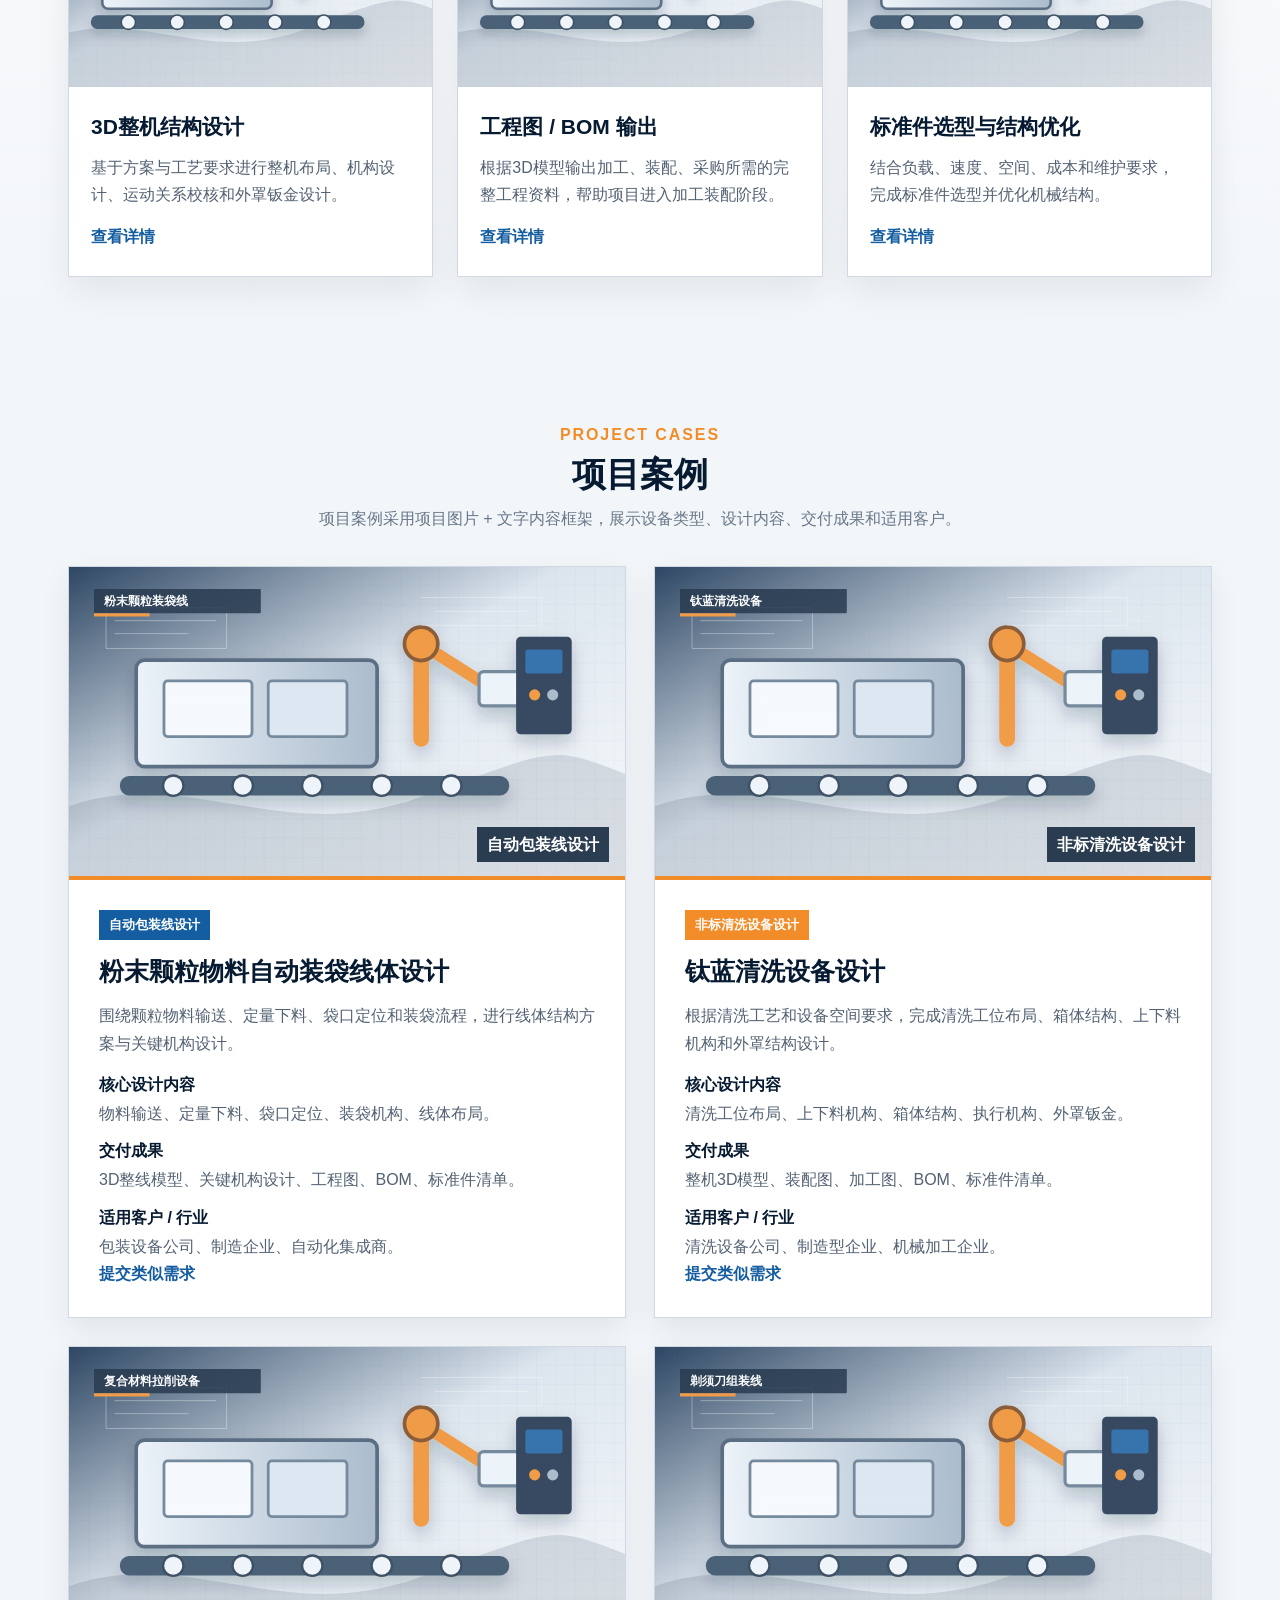
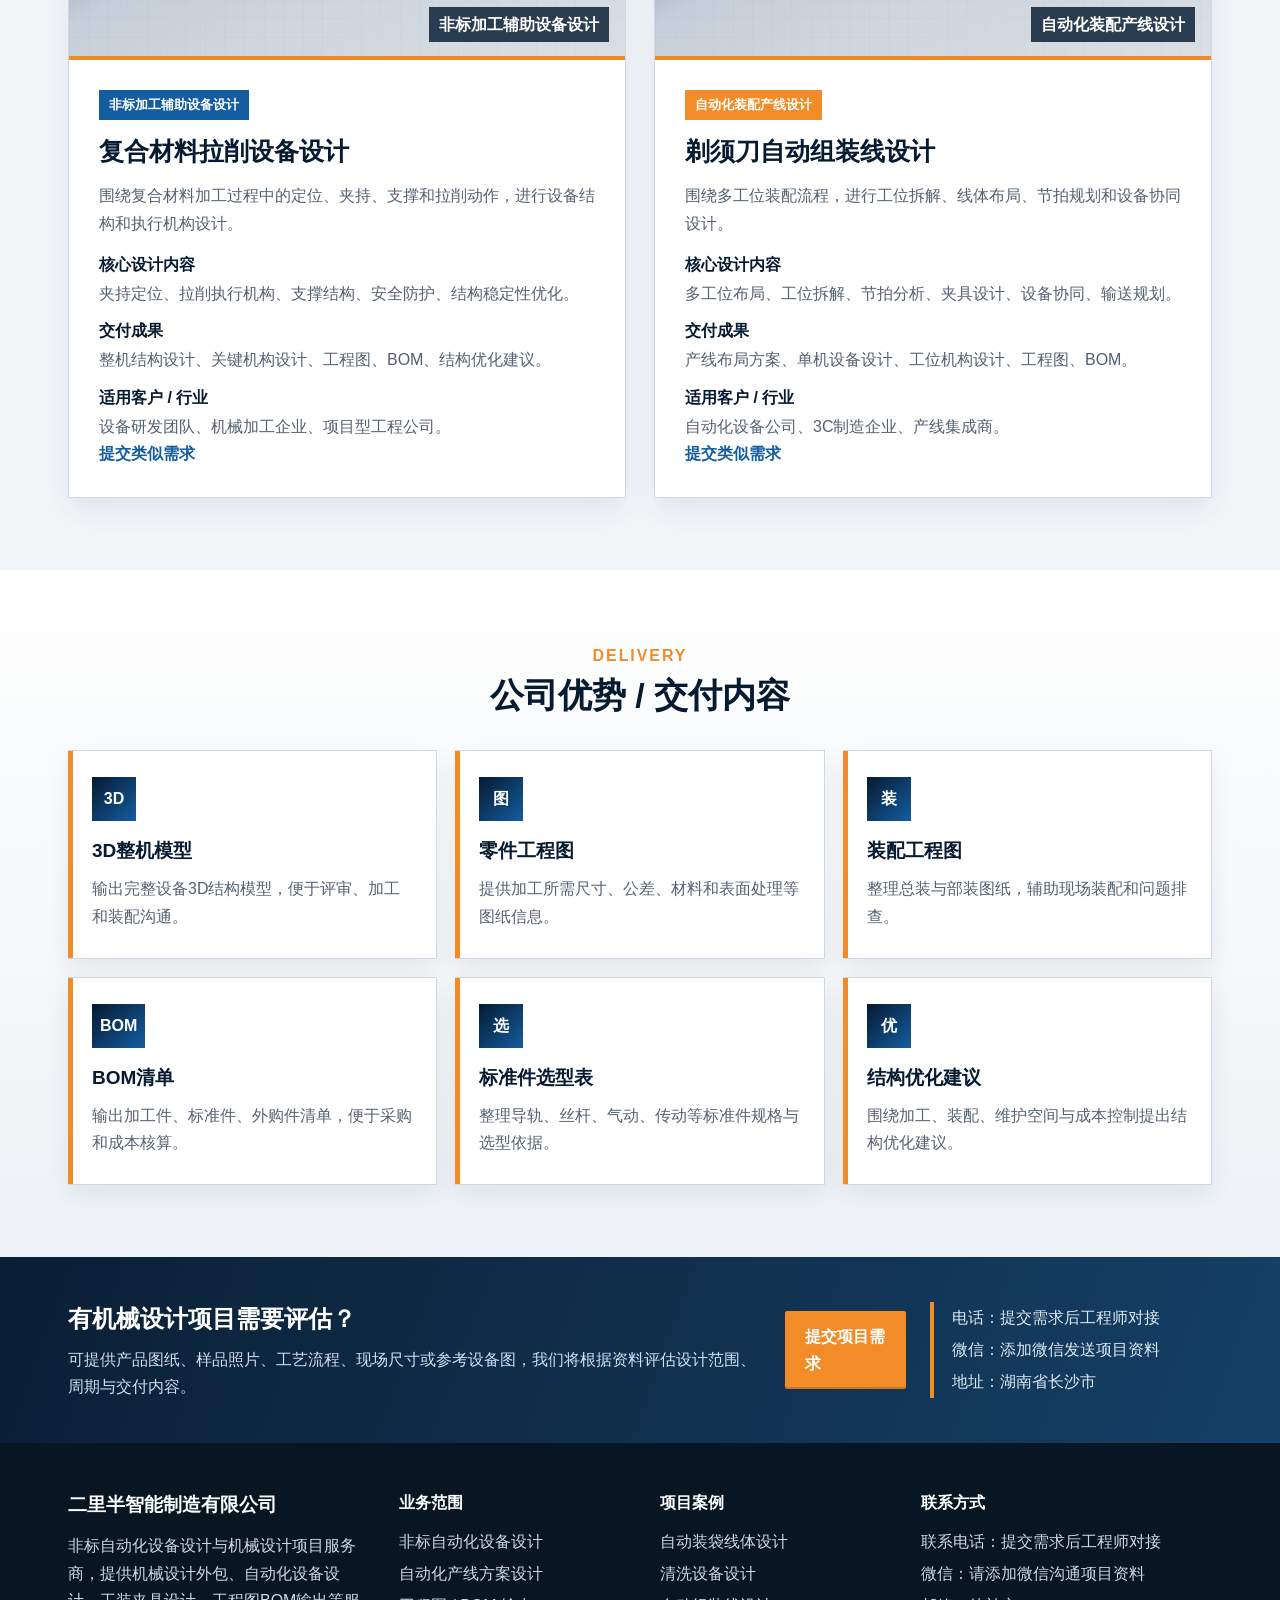
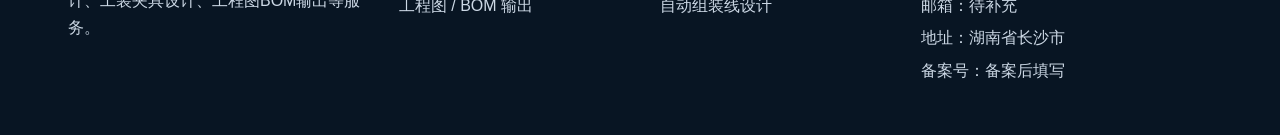
==== commit c14f2acc: "Refine industrial visual design" ====
--- a/index.html
+++ b/index.html
@@ -48,8 +48,8 @@
               ><span>工程图BOM输出</span>
             </div>
             <div class="hero-actions">
-              <a class="btn-primary" href="contact.html">提交设计需求</a
-              ><a class="btn-ghost" href="services.html">查看业务范围</a>
+              <a class="btn-primary" href="services.html">查看业务范围</a
+              ><a class="btn-ghost" href="contact.html">提交项目需求</a>
             </div>
           </div>
           <div class="equipment-panel" aria-label="自动化设备线框占位图">
@@ -64,174 +64,49 @@
       <section class="section business-section" id="business">
         <div class="container">
           <div class="section-head">
-            <span>BUSINESS RANGE</span>
+            <span>PRODUCT / BUSINESS CENTER</span>
             <h2>业务中心</h2>
             <p>
-              采用左图右文滑动展示业务能力，围绕非标设备、产线方案、夹治具、3D整机、工程图BOM和标准件选型提供机械设计支持。
-            </p>
-          </div>
-          <div class="business-slider" aria-label="业务中心轮播">
-            <div class="business-slides">
-              <article class="business-slide active" data-slide="0">
-                <div class="business-image visual-automation">
-                  <span>非标自动化设备设计</span>
-                </div>
-                <div class="business-copy">
-                  <span class="eyebrow">BUSINESS RANGE</span>
-                  <h3>非标自动化设备设计</h3>
-                  <p>
-                    围绕制造现场工艺、节拍、空间和交付资料要求，完成非标设备整机结构方案与关键机构设计。
-                  </p>
-                  <ul>
-                    <li>自动上料与搬运机构</li>
-                    <li>自动组装与检测设备</li>
-                    <li>清洗、贴标、包装专机</li>
-                    <li>安全防护与维护空间设计</li>
-                  </ul>
-                  <a class="btn-primary" href="services.html">查看详情</a>
-                </div>
-              </article>
-              <article class="business-slide" data-slide="1">
-                <div class="business-image visual-line">
-                  <span>自动化产线方案设计</span>
-                </div>
-                <div class="business-copy">
-                  <span class="eyebrow">BUSINESS RANGE</span>
-                  <h3>自动化产线方案设计</h3>
-                  <p>
-                    从产品工艺、产能目标、工位节拍和现场空间出发，规划多设备协同的自动化产线方案。
-                  </p>
-                  <ul>
-                    <li>产线布局与工位拆解</li>
-                    <li>节拍分析与物流输送</li>
-                    <li>多设备协同方案</li>
-                    <li>老产线改造与优化</li>
-                  </ul>
-                  <a class="btn-primary" href="services.html">查看详情</a>
-                </div>
-              </article>
-              <article class="business-slide" data-slide="2">
-                <div class="business-image visual-fixture">
-                  <span>工装夹具 / 治具设计</span>
-                </div>
-                <div class="business-copy">
-                  <span class="eyebrow">BUSINESS RANGE</span>
-                  <h3>工装夹具 / 治具设计</h3>
-                  <p>
-                    针对产品定位、装配、检测、焊接、搬运等工序，设计便于加工装配和现场使用的夹治具。
-                  </p>
-                  <ul>
-                    <li>产品定位夹具</li>
-                    <li>检测治具与装配治具</li>
-                    <li>搬运夹爪与吸附夹具</li>
-                    <li>焊接夹具与辅助工装</li>
-                  </ul>
-                  <a class="btn-primary" href="services.html">查看详情</a>
-                </div>
-              </article>
-              <article class="business-slide" data-slide="3">
-                <div class="business-image visual-3d">
-                  <span>3D整机结构设计</span>
-                </div>
-                <div class="business-copy">
-                  <span class="eyebrow">BUSINESS RANGE</span>
-                  <h3>3D整机结构设计</h3>
-                  <p>
-                    基于方案与工艺要求进行整机布局、机构设计、运动关系校核和外罩钣金设计。
-                  </p>
-                  <ul>
-                    <li>整机3D布局</li>
-                    <li>关键机构与运动关系</li>
-                    <li>外罩钣金与安全防护</li>
-                    <li>装配空间与维护空间校核</li>
-                  </ul>
-                  <a class="btn-primary" href="services.html">查看详情</a>
-                </div>
-              </article>
-              <article class="business-slide" data-slide="4">
-                <div class="business-image visual-drawing">
-                  <span>工程图 / BOM 输出</span>
-                </div>
-                <div class="business-copy">
-                  <span class="eyebrow">BUSINESS RANGE</span>
-                  <h3>工程图 / BOM 输出</h3>
-                  <p>
-                    根据3D模型输出加工、装配、采购所需的完整工程资料，帮助项目进入加工装配阶段。
-                  </p>
-                  <ul>
-                    <li>零件工程图与装配图</li>
-                    <li>钣金展开图</li>
-                    <li>加工件与标准件清单</li>
-                    <li>外购件BOM整理</li>
-                  </ul>
-                  <a class="btn-primary" href="services.html">查看详情</a>
-                </div>
-              </article>
-              <article class="business-slide" data-slide="5">
-                <div class="business-image visual-parts">
-                  <span>标准件选型与结构优化</span>
-                </div>
-                <div class="business-copy">
-                  <span class="eyebrow">BUSINESS RANGE</span>
-                  <h3>标准件选型与结构优化</h3>
-                  <p>
-                    结合负载、速度、空间、成本和维护要求，完成标准件选型并优化机械结构。
-                  </p>
-                  <ul>
-                    <li>导轨丝杆与传动件选型</li>
-                    <li>气动元件与执行机构选型</li>
-                    <li>连接结构与支撑结构优化</li>
-                    <li>成本、加工与装配优化</li>
-                  </ul>
-                  <a class="btn-primary" href="services.html">查看详情</a>
-                </div>
-              </article>
-            </div>
-            <button
-              class="slider-arrow slider-prev"
-              type="button"
-              aria-label="上一项"
-            >
-              ‹</button
-            ><button
-              class="slider-arrow slider-next"
-              type="button"
-              aria-label="下一项"
-            >
-              ›
-            </button>
-            <div class="slider-dots">
-              <button
-                class="slider-dot active"
-                type="button"
-                aria-label="切换到第1项"
-              ></button
-              ><button
-                class="slider-dot"
-                type="button"
-                aria-label="切换到第2项"
-              ></button
-              ><button
-                class="slider-dot"
-                type="button"
-                aria-label="切换到第3项"
-              ></button
-              ><button
-                class="slider-dot"
-                type="button"
-                aria-label="切换到第4项"
-              ></button
-              ><button
-                class="slider-dot"
-                type="button"
-                aria-label="切换到第5项"
-              ></button
-              ><button
-                class="slider-dot"
-                type="button"
-                aria-label="切换到第6项"
-              ></button>
-            </div>
+              围绕设备方案、结构设计、工程图纸与BOM清单，提供适合制造项目落地的机械设计支持。
+            </p>
+          </div>
+          <div class="product-grid" id="homeServices">
+            <article class="product-card">
+              <div
+                class="product-visual"
+                style="
+                  background-image: url(assets/images/services/non-standard-automation.svg);
+                "
+              ></div>
+              <div class="product-body">
+                <h3>非标自动化设备设计</h3>
+                <p>自动上料、检测、清洗、包装、组装等非标设备整机结构设计。</p>
+              </div>
+            </article>
+            <article class="product-card">
+              <div
+                class="product-visual"
+                style="
+                  background-image: url(assets/images/services/production-line.svg);
+                "
+              ></div>
+              <div class="product-body">
+                <h3>自动化产线方案设计</h3>
+                <p>产线布局、工位拆解、节拍分析、多设备协同与输送规划。</p>
+              </div>
+            </article>
+            <article class="product-card">
+              <div
+                class="product-visual"
+                style="
+                  background-image: url(assets/images/services/fixture.svg);
+                "
+              ></div>
+              <div class="product-body">
+                <h3>工装夹具 / 治具设计</h3>
+                <p>定位夹具、检测治具、装配治具、夹爪与吸附夹具设计。</p>
+              </div>
+            </article>
           </div>
         </div>
       </section>
@@ -366,10 +241,10 @@
           <div>
             <h2>有机械设计项目需要评估？</h2>
             <p>
-              提交需求后，工程师可结合产品资料、现场尺寸、工艺流程进一步沟通。
-            </p>
-          </div>
-          <a class="btn-primary" href="contact.html">立即提交需求</a>
+              可提供产品图纸、样品照片、工艺流程、现场尺寸或参考设备图，我们将根据资料评估设计范围、周期与交付内容。
+            </p>
+          </div>
+          <a class="btn-primary" href="contact.html">提交项目需求</a>
         </div>
       </section>
     </main>
--- a/assets/css/style.css
+++ b/assets/css/style.css
@@ -898,3 +898,277 @@
     font-size: 28px;
   }
 }
+.hero-banner:after {
+  content: "";
+  position: absolute;
+  inset: 0;
+  background-image: var(--banner-image);
+  background-size: cover;
+  background-position: center right;
+  opacity: 0.12;
+  pointer-events: none;
+}
+.business-image,
+.service-visual,
+.case-image {
+  background-size: cover;
+  background-position: center;
+}
+.contact-cards {
+  display: grid;
+  grid-template-columns: repeat(2, 1fr);
+  gap: 18px;
+}
+.contact-card {
+  background: #fff;
+  border: 1px solid var(--line);
+  border-left: 6px solid var(--orange);
+  padding: 24px;
+  box-shadow: 0 10px 24px rgba(14, 30, 48, 0.07);
+}
+.contact-card strong {
+  display: block;
+  color: var(--navy);
+  font-size: 18px;
+  margin-bottom: 8px;
+}
+.contact-card p {
+  margin: 0;
+  color: #536273;
+}
+@media (max-width: 860px) {
+  .contact-cards {
+    grid-template-columns: 1fr;
+  }
+}
+/* Visual Refactor V2 */
+.site-header {
+  background: rgba(255, 255, 255, 0.96);
+  backdrop-filter: blur(12px);
+}
+.hero-banner {
+  min-height: 700px;
+  background:
+    radial-gradient(
+      circle at 78% 42%,
+      rgba(20, 93, 160, 0.38),
+      transparent 34%
+    ),
+    linear-gradient(108deg, #061a31 0%, #092341 48%, #145da0 100%);
+}
+.hero-banner:after {
+  opacity: 0.28;
+  mix-blend-mode: screen;
+}
+.hero-content {
+  min-height: 700px;
+  grid-template-columns: 0.95fr 1.05fr;
+}
+.hero-copy:before {
+  content: "二里半智能制造有限公司";
+  display: inline-block;
+  margin-bottom: 14px;
+  padding: 7px 13px;
+  border-left: 4px solid var(--orange);
+  background: rgba(255, 255, 255, 0.1);
+  color: #fff;
+  font-weight: 900;
+  letter-spacing: 0.04em;
+}
+.equipment-panel {
+  min-height: 455px;
+  background-image:
+    linear-gradient(rgba(8, 33, 63, 0.1), rgba(8, 33, 63, 0.2)),
+    var(--banner-image);
+  background-size: cover;
+  background-position: center;
+  border: 1px solid rgba(255, 255, 255, 0.28);
+}
+.equipment-panel > * {
+  display: none;
+}
+.business-section {
+  background: linear-gradient(180deg, #fff 0%, #f3f6f9 100%);
+}
+.product-grid {
+  display: grid;
+  grid-template-columns: repeat(3, 1fr);
+  gap: 24px;
+}
+.product-card {
+  position: relative;
+  overflow: hidden;
+  background: #fff;
+  border: 1px solid var(--line);
+  box-shadow: 0 14px 32px rgba(14, 30, 48, 0.08);
+  transition:
+    transform 0.22s ease,
+    box-shadow 0.22s ease,
+    border-color 0.22s ease;
+}
+.product-card:after {
+  content: "";
+  position: absolute;
+  left: 0;
+  right: 0;
+  bottom: 0;
+  height: 4px;
+  background: var(--orange);
+  transform: scaleX(0);
+  transform-origin: left;
+  transition: transform 0.22s ease;
+}
+.product-card:hover {
+  transform: translateY(-7px);
+  border-color: rgba(20, 93, 160, 0.35);
+  box-shadow: 0 22px 44px rgba(14, 30, 48, 0.14);
+}
+.product-card:hover:after {
+  transform: scaleX(1);
+}
+.product-card:hover .product-visual {
+  transform: scale(1.045);
+}
+.product-image-link {
+  display: block;
+  overflow: hidden;
+}
+.product-visual {
+  height: 220px;
+  margin: 0;
+  border: 0;
+  background-color: #dce5ee;
+  background-size: cover;
+  background-position: center;
+  transition: transform 0.35s ease;
+}
+.product-visual:before,
+.product-visual:after {
+  display: none;
+}
+.product-body {
+  padding: 22px 22px 26px;
+}
+.product-body h3,
+.product-card h3 {
+  margin: 0 0 10px;
+  color: var(--navy);
+  font-size: 21px;
+}
+.product-body p,
+.product-card p {
+  color: #536273;
+  margin: 0 0 14px;
+}
+.case-list {
+  grid-template-columns: repeat(2, 1fr);
+  align-items: stretch;
+}
+.case-media-card {
+  display: block;
+  overflow: hidden;
+  transition:
+    transform 0.22s ease,
+    box-shadow 0.22s ease,
+    border-color 0.22s ease;
+}
+.case-media-card:hover {
+  transform: translateY(-6px);
+  border-color: rgba(20, 93, 160, 0.35);
+  box-shadow: 0 22px 46px rgba(14, 30, 48, 0.14);
+}
+.case-media-card:hover .case-image {
+  transform: scale(1.035);
+}
+.case-image {
+  aspect-ratio: 16 / 9;
+  min-height: 0;
+  border-right: 0;
+  border-bottom: 4px solid var(--orange);
+  transition: transform 0.35s ease;
+}
+.case-image:before,
+.case-image:after {
+  display: none;
+}
+.case-body {
+  background: #fff;
+}
+.advantages-section {
+  background: linear-gradient(180deg, #fff 0%, #eef2f6 100%);
+}
+.advantage-grid {
+  grid-template-columns: repeat(3, 1fr);
+}
+.advantage-grid div {
+  position: relative;
+  border: 1px solid var(--line);
+  border-left: 0;
+  background: #fff;
+  padding: 26px 24px 28px;
+}
+.advantage-grid div:before {
+  content: "";
+  position: absolute;
+  left: 0;
+  top: 0;
+  width: 5px;
+  height: 100%;
+  background: var(--orange);
+}
+.advantage-grid span {
+  display: inline-grid;
+  place-items: center;
+  min-width: 44px;
+  height: 44px;
+  margin-bottom: 14px;
+  padding: 0 8px;
+  background: linear-gradient(135deg, var(--navy), var(--blue));
+  color: #fff;
+  font-weight: 900;
+}
+.contact-strip {
+  background:
+    linear-gradient(110deg, rgba(6, 26, 49, 0.98), rgba(12, 57, 96, 0.96)),
+    linear-gradient(90deg, rgba(255, 255, 255, 0.06) 1px, transparent 1px);
+  background-size:
+    auto,
+    42px 42px;
+}
+.contact-strip-inner:after {
+  content: "电话：提交需求后工程师对接\A微信：添加微信发送项目资料\A地址：湖南省长沙市";
+  white-space: pre-line;
+  color: #dce8f3;
+  border-left: 4px solid var(--orange);
+  padding-left: 18px;
+  line-height: 2;
+  min-width: 260px;
+}
+@media (max-width: 1100px) {
+  .product-grid,
+  .case-list,
+  .advantage-grid {
+    grid-template-columns: repeat(2, 1fr);
+  }
+}
+@media (max-width: 860px) {
+  .hero-banner,
+  .hero-content {
+    min-height: auto;
+  }
+  .equipment-panel {
+    min-height: 300px;
+  }
+  .product-grid,
+  .case-list,
+  .advantage-grid {
+    grid-template-columns: 1fr;
+  }
+  .product-visual {
+    height: 210px;
+  }
+  .contact-strip-inner:after {
+    display: block;
+    margin-top: 22px;
+  }
+}
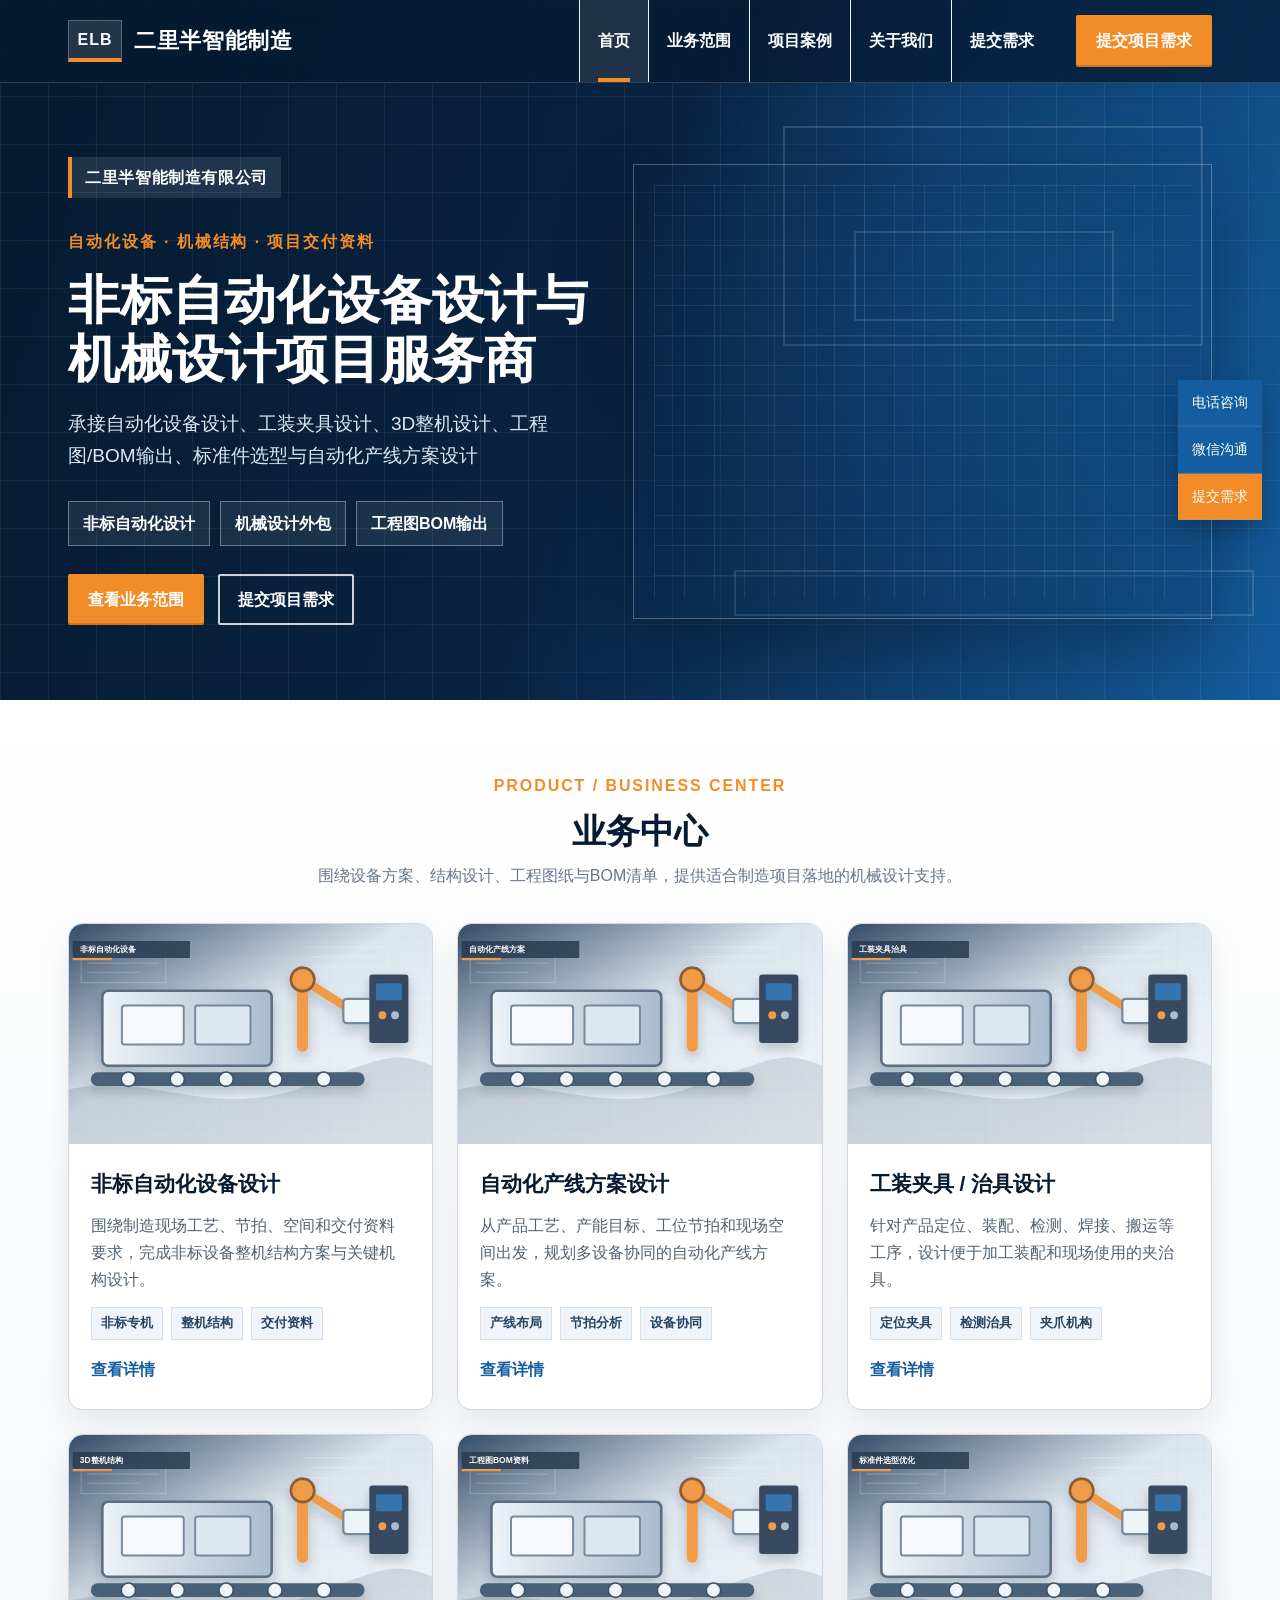
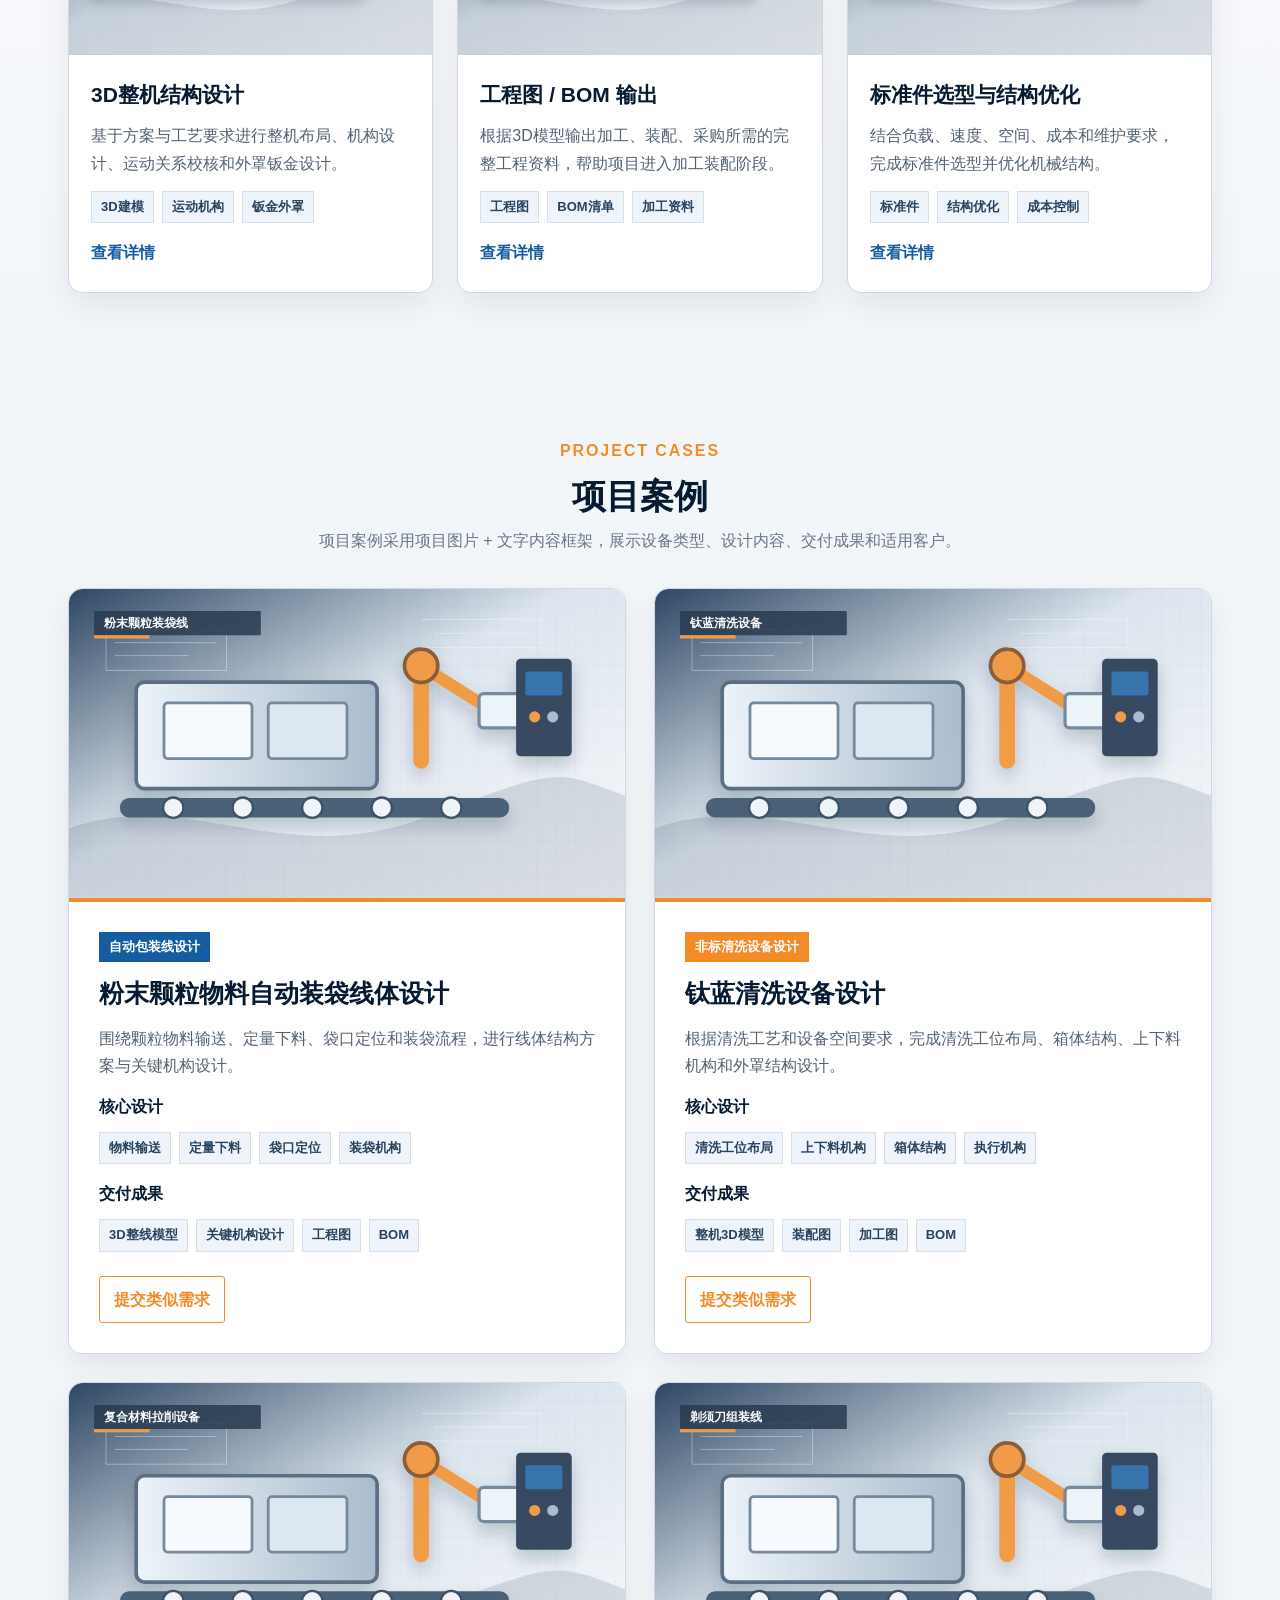
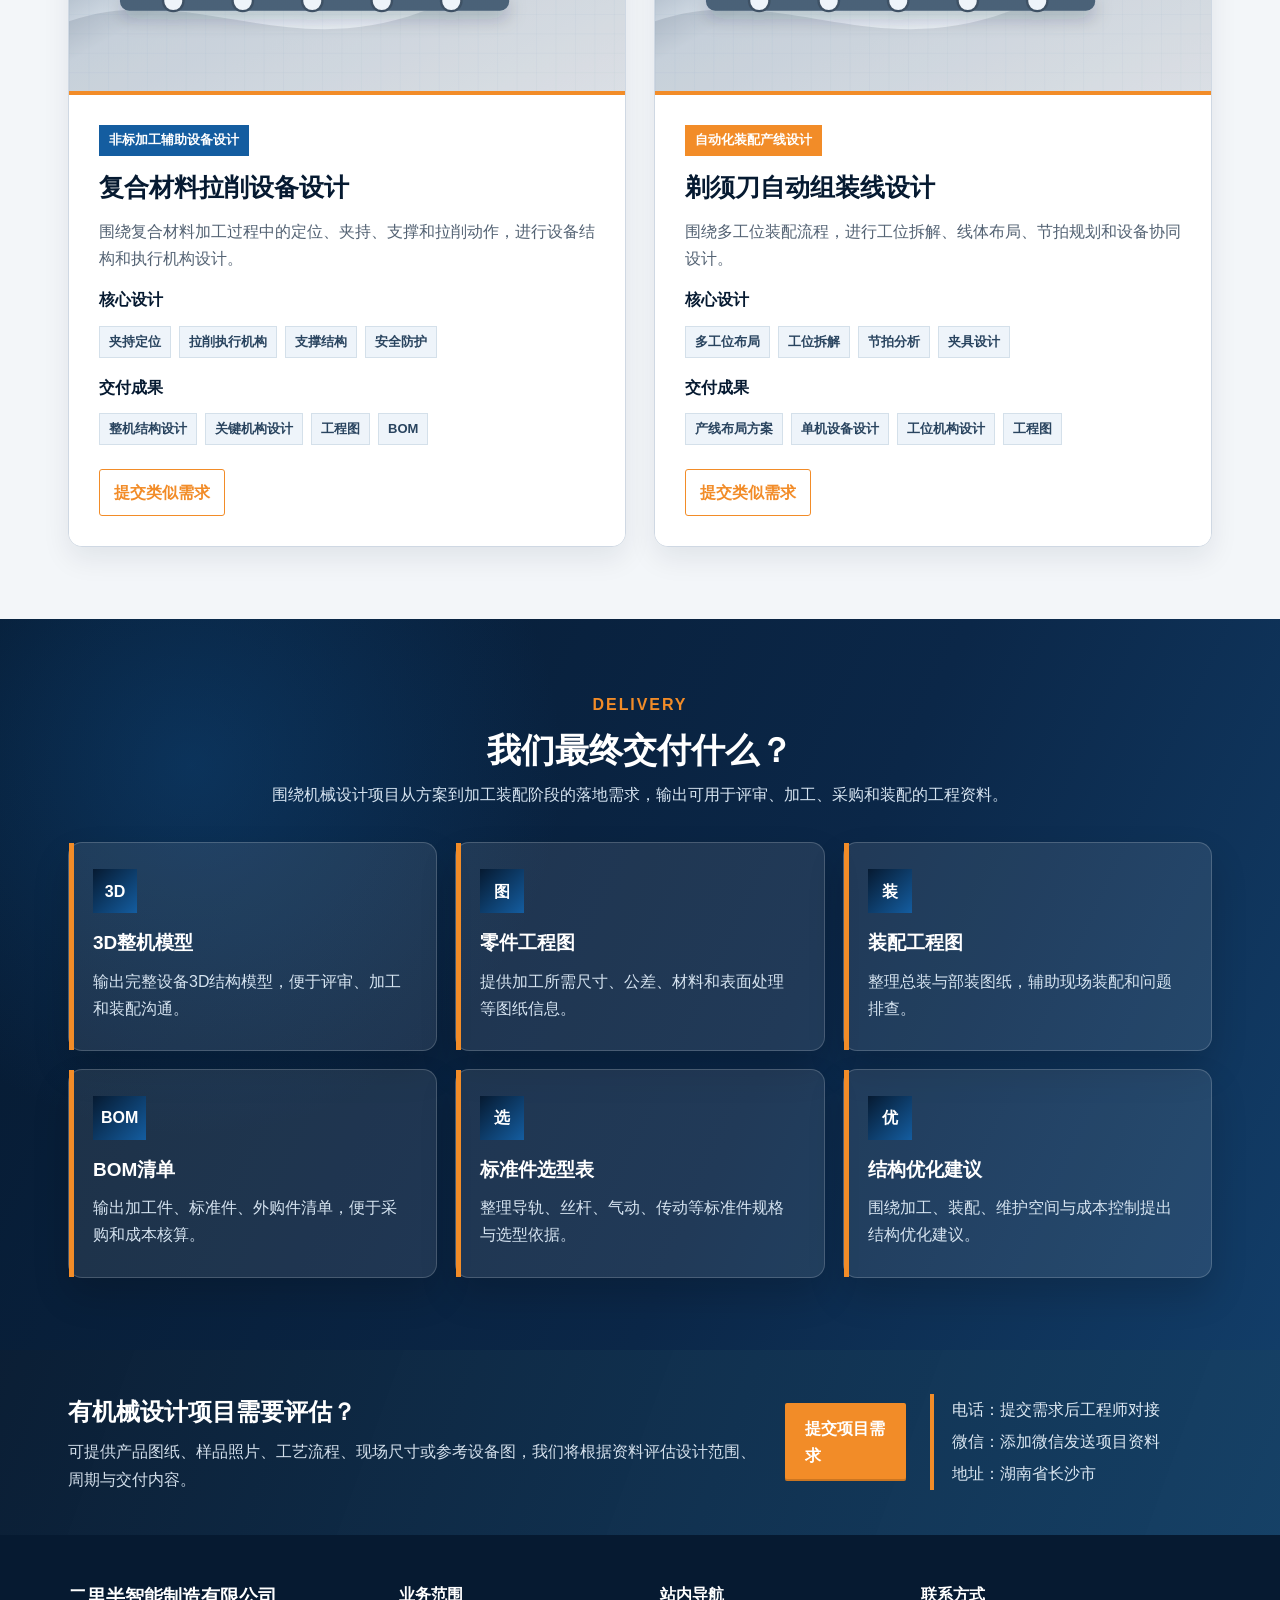
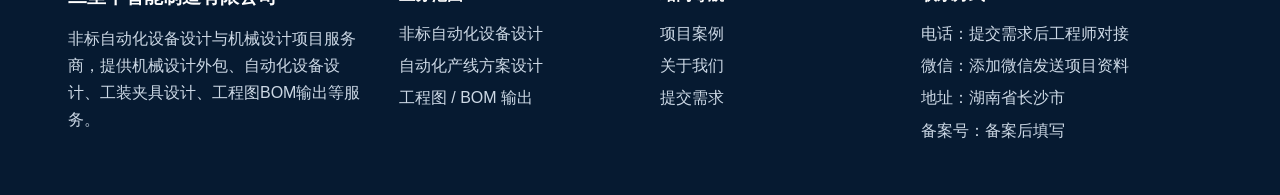
==== commit 5cf64461: "Upgrade homepage industrial visual style" ====
--- a/index.html
+++ b/index.html
@@ -214,7 +214,10 @@
         <div class="container">
           <div class="section-head">
             <span>DELIVERY</span>
-            <h2>公司优势 / 交付内容</h2>
+            <h2>我们最终交付什么？</h2>
+            <p>
+              围绕机械设计项目从方案到加工装配阶段的落地需求，输出可用于评审、加工、采购和装配的工程资料。
+            </p>
           </div>
           <div class="advantage-grid">
             <div>
@@ -258,21 +261,20 @@
         </div>
         <div>
           <h4>业务范围</h4>
-          <a href="services.html">非标自动化设备设计</a
-          ><a href="services.html">自动化产线方案设计</a
-          ><a href="services.html">工程图 / BOM 输出</a>
-        </div>
-        <div>
-          <h4>项目案例</h4>
-          <a href="cases.html">自动装袋线体设计</a
-          ><a href="cases.html">清洗设备设计</a
-          ><a href="cases.html">自动组装线设计</a>
+          <a href="services.html">非标自动化设备设计</a>
+          <a href="services.html">自动化产线方案设计</a>
+          <a href="services.html">工程图 / BOM 输出</a>
+        </div>
+        <div>
+          <h4>站内导航</h4>
+          <a href="cases.html">项目案例</a>
+          <a href="about.html">关于我们</a>
+          <a href="contact.html">提交需求</a>
         </div>
         <div>
           <h4>联系方式</h4>
-          <p>联系电话：提交需求后工程师对接</p>
-          <p>微信：请添加微信沟通项目资料</p>
-          <p>邮箱：待补充</p>
+          <p>电话：提交需求后工程师对接</p>
+          <p>微信：添加微信发送项目资料</p>
           <p>地址：湖南省长沙市</p>
           <p>备案号：备案后填写</p>
         </div>
--- a/assets/css/style.css
+++ b/assets/css/style.css
@@ -1172,3 +1172,127 @@
     margin-top: 22px;
   }
 }
+/* Visual Upgrade V2 - final homepage polish */
+body[data-page="home"] .site-header {
+  position: absolute;
+  left: 0;
+  right: 0;
+  top: 0;
+  background: rgba(6, 26, 49, 0.72);
+  border-bottom: 1px solid rgba(255, 255, 255, 0.16);
+  box-shadow: none;
+  backdrop-filter: blur(14px);
+}
+body[data-page="home"] .logo,
+body[data-page="home"] .main-nav a {
+  color: #fff;
+}
+body[data-page="home"] .main-nav a:hover,
+body[data-page="home"] .main-nav a.active {
+  background: rgba(255, 255, 255, 0.1);
+  color: #fff;
+}
+body[data-page="home"] .logo-mark {
+  background: rgba(255, 255, 255, 0.12);
+  border: 1px solid rgba(255, 255, 255, 0.24);
+  border-bottom: 4px solid var(--orange);
+}
+body[data-page="home"] .hero-content {
+  padding-top: 82px;
+}
+.section-head span {
+  display: inline-block;
+  margin-bottom: 6px;
+}
+.product-card,
+.case-media-card,
+.advantage-grid div {
+  border-radius: 14px;
+}
+.product-visual,
+.case-image {
+  border-radius: 14px 14px 0 0;
+}
+.keyword-tags,
+.case-meta div {
+  display: flex;
+  flex-wrap: wrap;
+  gap: 8px;
+  margin: 12px 0 16px;
+}
+.keyword-tags span,
+.case-meta span {
+  display: inline-block;
+  background: #eef4fa;
+  border: 1px solid #d4e0ea;
+  color: #29445f;
+  padding: 4px 9px;
+  font-size: 13px;
+  font-weight: 800;
+}
+.case-meta {
+  margin-top: 12px;
+}
+.case-meta strong {
+  display: block;
+  color: var(--navy);
+  margin-bottom: 5px;
+}
+.btn-outline {
+  display: inline-block;
+  margin-top: 8px;
+  border: 1px solid var(--orange);
+  color: var(--orange);
+  padding: 9px 14px;
+  font-weight: 900;
+  border-radius: 3px;
+}
+.btn-outline:hover {
+  background: var(--orange);
+  color: #fff;
+}
+.advantages-section {
+  background:
+    radial-gradient(
+      circle at 15% 20%,
+      rgba(20, 93, 160, 0.34),
+      transparent 30%
+    ),
+    linear-gradient(115deg, #061a31 0%, #0b2748 60%, #123d68 100%);
+  color: #fff;
+}
+.advantages-section .section-head h2 {
+  color: #fff;
+}
+.advantages-section .section-head p {
+  color: #d6e4f1;
+}
+.advantages-section .section-head span {
+  color: var(--orange);
+}
+.advantages-section .advantage-grid div {
+  background: rgba(255, 255, 255, 0.09);
+  border: 1px solid rgba(255, 255, 255, 0.18);
+  box-shadow: 0 18px 36px rgba(0, 0, 0, 0.16);
+}
+.advantages-section .advantage-grid strong {
+  color: #fff;
+}
+.advantages-section .advantage-grid p {
+  color: #d6e4f1;
+}
+.footer {
+  background: #061a31;
+}
+@media (max-width: 860px) {
+  body[data-page="home"] .site-header {
+    position: sticky;
+    background: #061a31;
+  }
+  body[data-page="home"] .hero-content {
+    padding-top: 56px;
+  }
+  body[data-page="home"] .main-nav {
+    background: #061a31;
+  }
+}
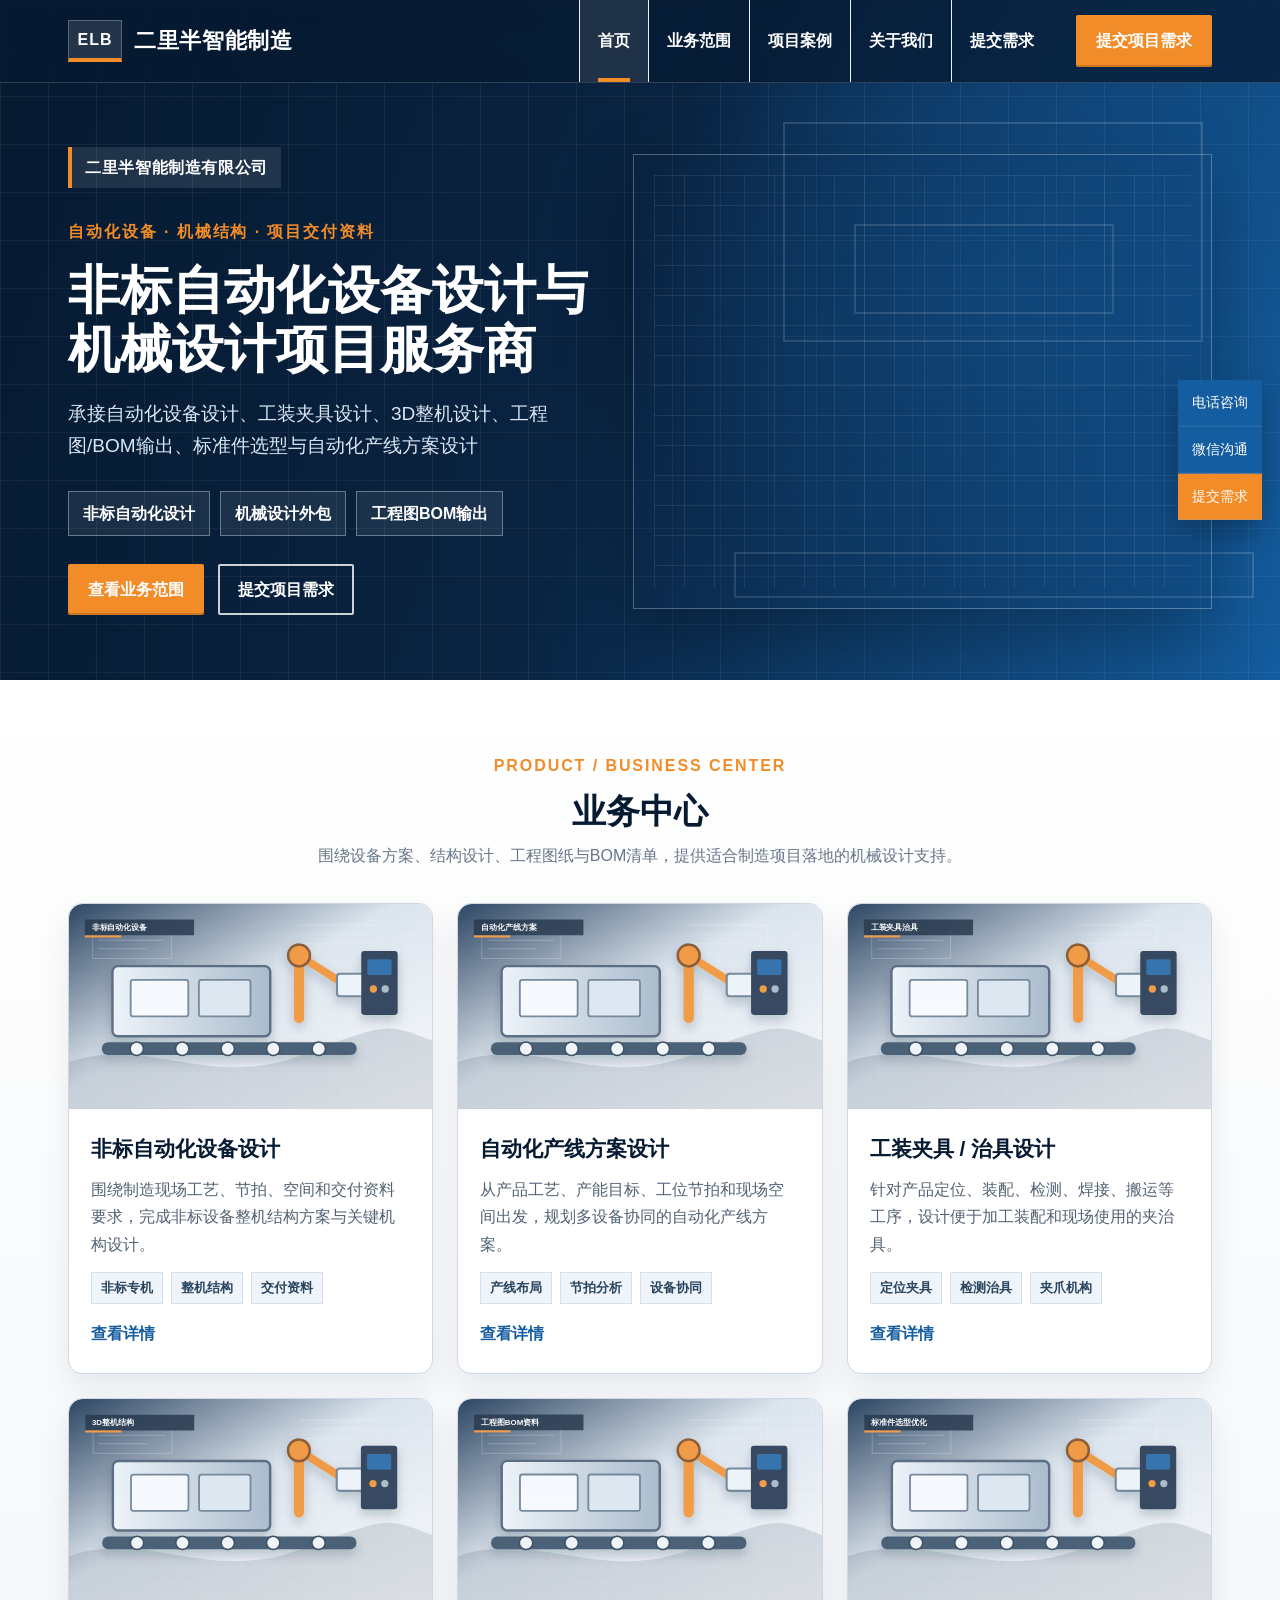
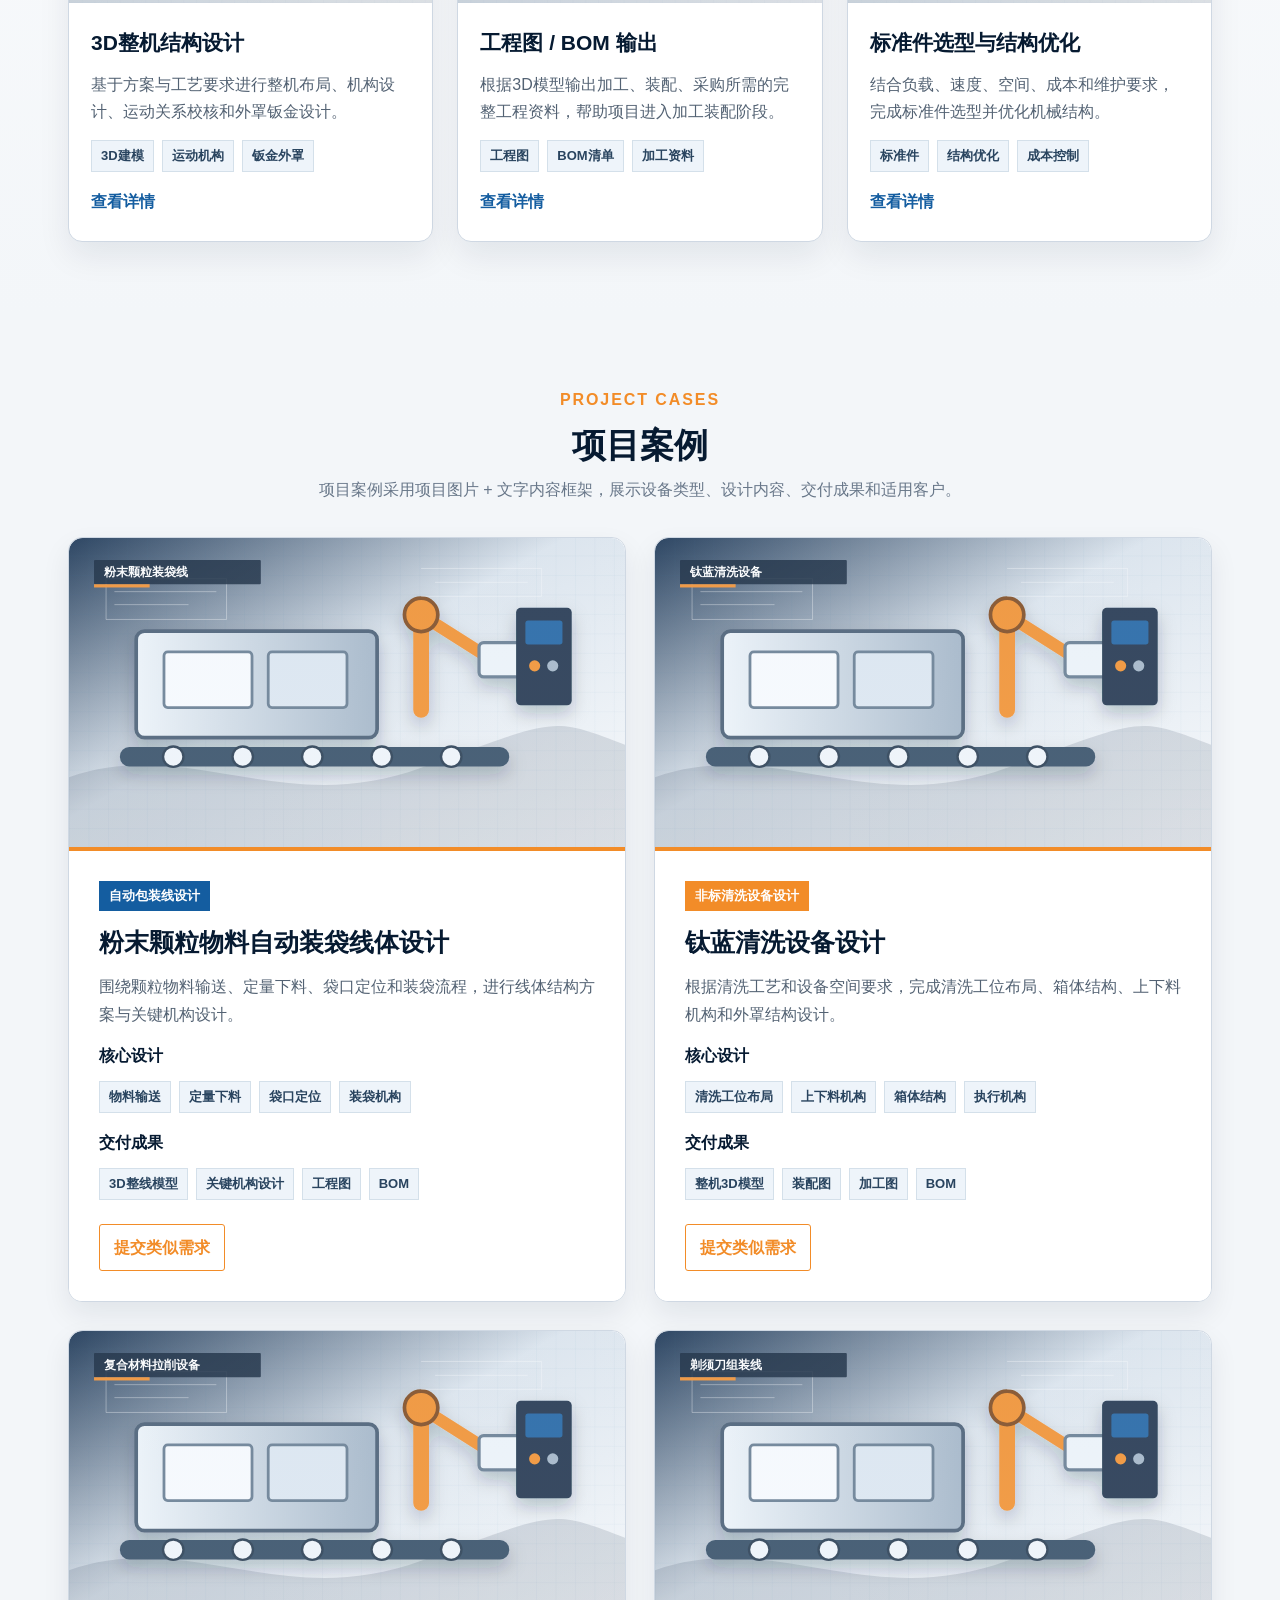
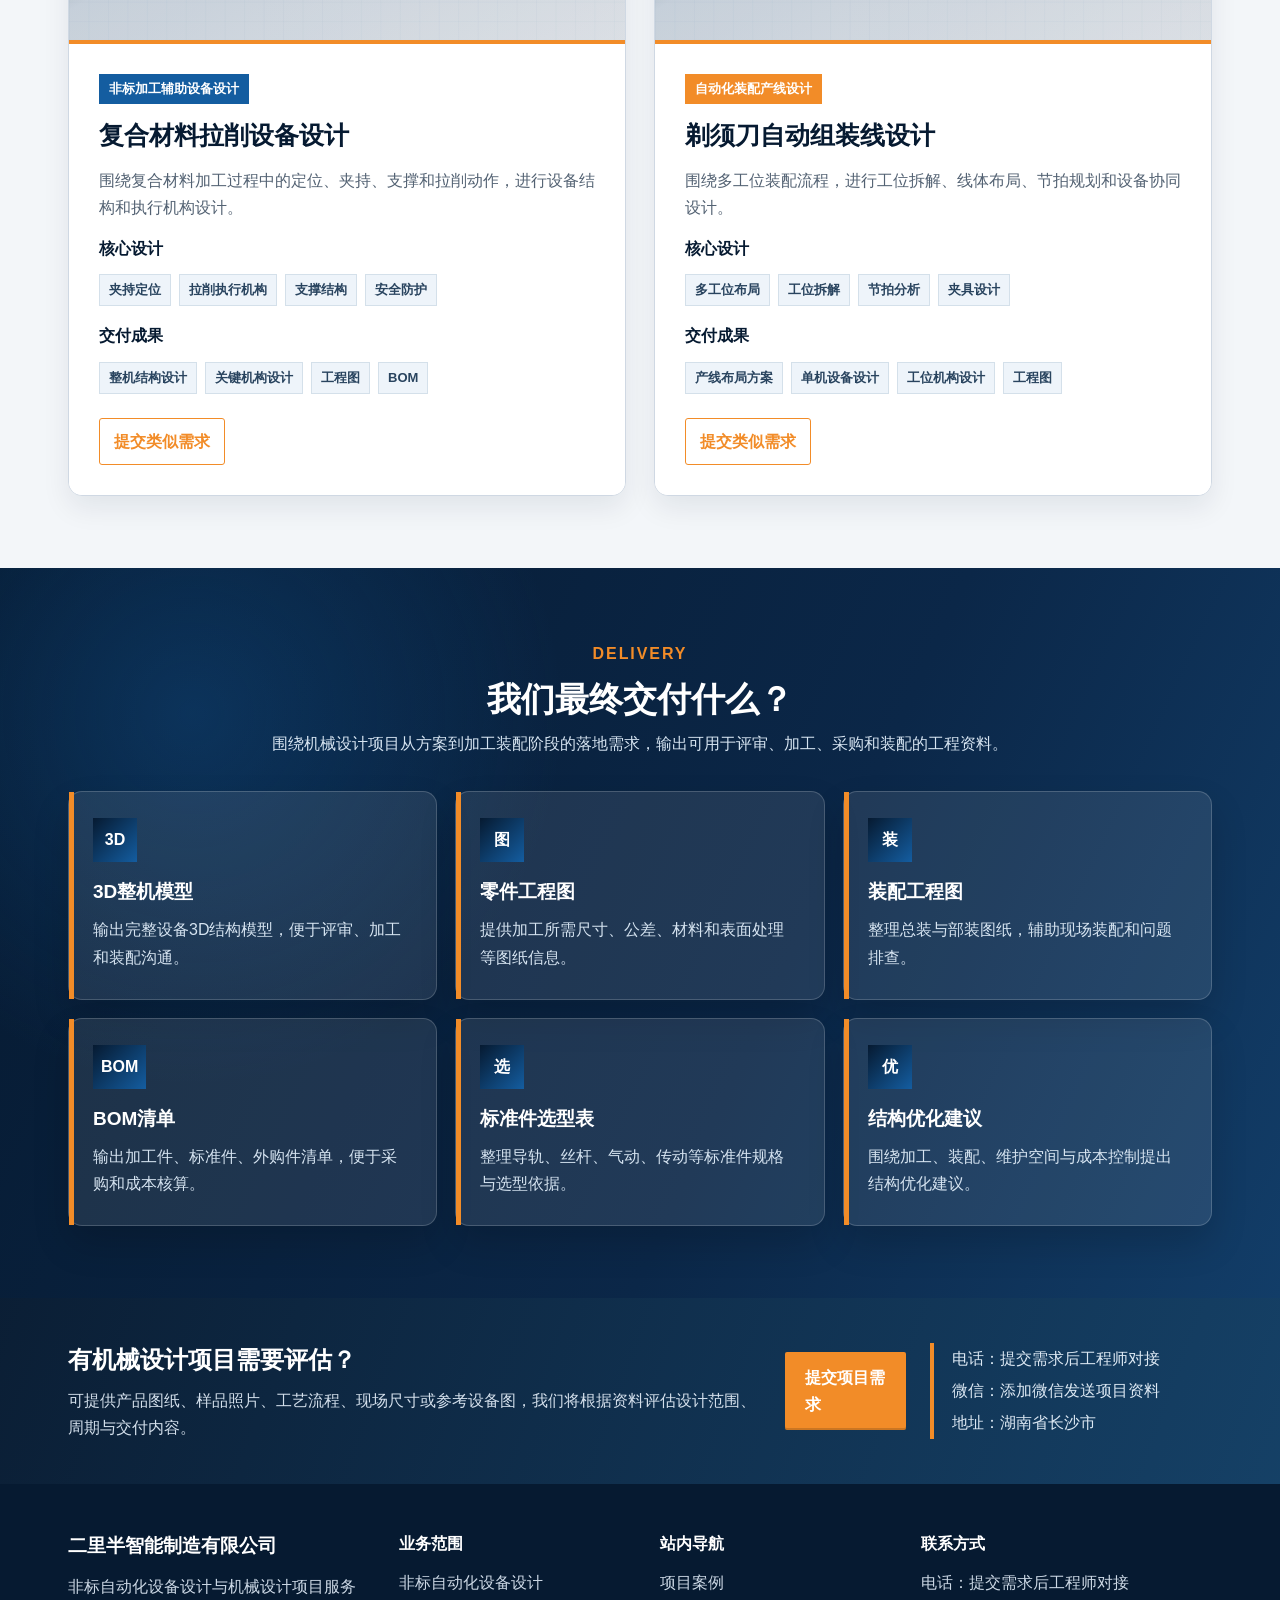
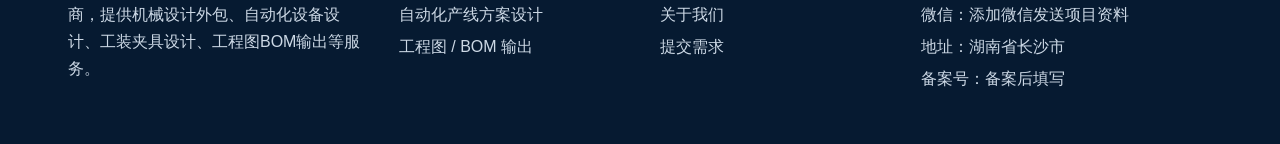
==== commit 368d0677: "Polish homepage industrial layout" ====
--- a/index.html
+++ b/index.html
@@ -38,6 +38,7 @@
         </div>
         <div class="container hero-content">
           <div class="hero-copy">
+            <p class="hero-company">二里半智能制造有限公司</p>
             <p class="eyebrow">自动化设备 · 机械结构 · 项目交付资料</p>
             <h1>非标自动化设备设计与机械设计项目服务商</h1>
             <p class="hero-desc">
@@ -72,39 +73,126 @@
           </div>
           <div class="product-grid" id="homeServices">
             <article class="product-card">
-              <div
-                class="product-visual"
-                style="
-                  background-image: url(assets/images/services/non-standard-automation.svg);
-                "
-              ></div>
+              <a class="product-image-link" href="services.html"
+                ><div
+                  class="product-visual"
+                  style="
+                    background-image: url(assets/images/services/non-standard-automation.svg);
+                  "
+                ></div
+              ></a>
               <div class="product-body">
                 <h3>非标自动化设备设计</h3>
-                <p>自动上料、检测、清洗、包装、组装等非标设备整机结构设计。</p>
-              </div>
-            </article>
-            <article class="product-card">
-              <div
-                class="product-visual"
-                style="
-                  background-image: url(assets/images/services/production-line.svg);
-                "
-              ></div>
+                <p>
+                  围绕制造现场工艺、节拍、空间和交付资料要求，完成非标设备整机结构方案与关键机构设计。
+                </p>
+                <div class="keyword-tags">
+                  <span>非标专机</span><span>整机结构</span
+                  ><span>交付资料</span>
+                </div>
+                <a class="text-link" href="services.html">查看详情</a>
+              </div>
+            </article>
+            <article class="product-card">
+              <a class="product-image-link" href="services.html"
+                ><div
+                  class="product-visual"
+                  style="
+                    background-image: url(assets/images/services/production-line.svg);
+                  "
+                ></div
+              ></a>
               <div class="product-body">
                 <h3>自动化产线方案设计</h3>
-                <p>产线布局、工位拆解、节拍分析、多设备协同与输送规划。</p>
-              </div>
-            </article>
-            <article class="product-card">
-              <div
-                class="product-visual"
-                style="
-                  background-image: url(assets/images/services/fixture.svg);
-                "
-              ></div>
+                <p>
+                  从产品工艺、产能目标、工位节拍和现场空间出发，规划多设备协同的自动化产线方案。
+                </p>
+                <div class="keyword-tags">
+                  <span>产线布局</span><span>节拍分析</span
+                  ><span>设备协同</span>
+                </div>
+                <a class="text-link" href="services.html">查看详情</a>
+              </div>
+            </article>
+            <article class="product-card">
+              <a class="product-image-link" href="services.html"
+                ><div
+                  class="product-visual"
+                  style="
+                    background-image: url(assets/images/services/fixture.svg);
+                  "
+                ></div
+              ></a>
               <div class="product-body">
                 <h3>工装夹具 / 治具设计</h3>
-                <p>定位夹具、检测治具、装配治具、夹爪与吸附夹具设计。</p>
+                <p>
+                  针对产品定位、装配、检测、焊接、搬运等工序，设计便于加工装配和现场使用的夹治具。
+                </p>
+                <div class="keyword-tags">
+                  <span>定位夹具</span><span>检测治具</span
+                  ><span>夹爪机构</span>
+                </div>
+                <a class="text-link" href="services.html">查看详情</a>
+              </div>
+            </article>
+            <article class="product-card">
+              <a class="product-image-link" href="services.html"
+                ><div
+                  class="product-visual"
+                  style="
+                    background-image: url(assets/images/services/3d-machine.svg);
+                  "
+                ></div
+              ></a>
+              <div class="product-body">
+                <h3>3D整机结构设计</h3>
+                <p>
+                  基于方案与工艺要求进行整机布局、机构设计、运动关系校核和外罩钣金设计。
+                </p>
+                <div class="keyword-tags">
+                  <span>3D建模</span><span>运动机构</span><span>钣金外罩</span>
+                </div>
+                <a class="text-link" href="services.html">查看详情</a>
+              </div>
+            </article>
+            <article class="product-card">
+              <a class="product-image-link" href="services.html"
+                ><div
+                  class="product-visual"
+                  style="
+                    background-image: url(assets/images/services/drawing-bom.svg);
+                  "
+                ></div
+              ></a>
+              <div class="product-body">
+                <h3>工程图 / BOM 输出</h3>
+                <p>
+                  根据3D模型输出加工、装配、采购所需的完整工程资料，帮助项目进入加工装配阶段。
+                </p>
+                <div class="keyword-tags">
+                  <span>工程图</span><span>BOM清单</span><span>加工资料</span>
+                </div>
+                <a class="text-link" href="services.html">查看详情</a>
+              </div>
+            </article>
+            <article class="product-card">
+              <a class="product-image-link" href="services.html"
+                ><div
+                  class="product-visual"
+                  style="
+                    background-image: url(assets/images/services/standard-parts.svg);
+                  "
+                ></div
+              ></a>
+              <div class="product-body">
+                <h3>标准件选型与结构优化</h3>
+                <p>
+                  结合负载、速度、空间、成本和维护要求，完成标准件选型并优化机械结构。
+                </p>
+                <div class="keyword-tags">
+                  <span>标准件</span><span>结构优化</span><span>成本控制</span>
+                </div>
+                <a class="text-link" href="services.html">查看详情</a>
               </div>
             </article>
           </div>
@@ -122,89 +210,123 @@
           </div>
           <div class="case-list">
             <article class="case-media-card">
-              <div class="case-image"><em>包装线体</em></div>
+              <div
+                class="case-image"
+                style="
+                  background-image: url(assets/images/cases/powder-bagging-line.svg);
+                "
+              ></div>
               <div class="case-body">
                 <span class="case-tag">自动包装线设计</span>
                 <h3>粉末颗粒物料自动装袋线体设计</h3>
                 <p>
                   围绕颗粒物料输送、定量下料、袋口定位和装袋流程，进行线体结构方案与关键机构设计。
                 </p>
-                <dl>
-                  <dt>核心设计内容</dt>
-                  <dd>物料输送、定量下料、袋口定位、装袋机构、线体布局。</dd>
-                  <dt>交付成果</dt>
-                  <dd>3D整线模型、关键机构设计、工程图、BOM、标准件清单。</dd>
-                  <dt>适用客户 / 行业</dt>
-                  <dd>包装设备公司、制造企业、自动化集成商。</dd>
-                </dl>
-                <a class="text-link" href="contact.html">提交类似需求</a>
+                <div class="case-meta">
+                  <strong>核心设计</strong>
+                  <div>
+                    <span>物料输送</span><span>定量下料</span
+                    ><span>袋口定位</span><span>装袋机构</span>
+                  </div>
+                </div>
+                <div class="case-meta">
+                  <strong>交付成果</strong>
+                  <div>
+                    <span>3D整线模型</span><span>关键机构设计</span
+                    ><span>工程图</span><span>BOM</span>
+                  </div>
+                </div>
+                <a class="btn-outline" href="contact.html">提交类似需求</a>
               </div>
             </article>
             <article class="case-media-card">
-              <div class="case-image"><em>清洗设备</em></div>
+              <div
+                class="case-image"
+                style="
+                  background-image: url(assets/images/cases/titanium-blue-cleaning.svg);
+                "
+              ></div>
               <div class="case-body">
                 <span class="case-tag">非标清洗设备设计</span>
                 <h3>钛蓝清洗设备设计</h3>
                 <p>
                   根据清洗工艺和设备空间要求，完成清洗工位布局、箱体结构、上下料机构和外罩结构设计。
                 </p>
-                <dl>
-                  <dt>核心设计内容</dt>
-                  <dd>
-                    清洗工位布局、上下料机构、箱体结构、执行机构、外罩钣金。
-                  </dd>
-                  <dt>交付成果</dt>
-                  <dd>整机3D模型、装配图、加工图、BOM、标准件清单。</dd>
-                  <dt>适用客户 / 行业</dt>
-                  <dd>清洗设备公司、制造型企业、机械加工企业。</dd>
-                </dl>
-                <a class="text-link" href="contact.html">提交类似需求</a>
+                <div class="case-meta">
+                  <strong>核心设计</strong>
+                  <div>
+                    <span>清洗工位布局</span><span>上下料机构</span
+                    ><span>箱体结构</span><span>执行机构</span>
+                  </div>
+                </div>
+                <div class="case-meta">
+                  <strong>交付成果</strong>
+                  <div>
+                    <span>整机3D模型</span><span>装配图</span><span>加工图</span
+                    ><span>BOM</span>
+                  </div>
+                </div>
+                <a class="btn-outline" href="contact.html">提交类似需求</a>
               </div>
             </article>
             <article class="case-media-card">
-              <div class="case-image"><em>专机设备</em></div>
+              <div
+                class="case-image"
+                style="
+                  background-image: url(assets/images/cases/composite-broaching.svg);
+                "
+              ></div>
               <div class="case-body">
                 <span class="case-tag">非标加工辅助设备设计</span>
                 <h3>复合材料拉削设备设计</h3>
                 <p>
                   围绕复合材料加工过程中的定位、夹持、支撑和拉削动作，进行设备结构和执行机构设计。
                 </p>
-                <dl>
-                  <dt>核心设计内容</dt>
-                  <dd>
-                    夹持定位、拉削执行机构、支撑结构、安全防护、结构稳定性优化。
-                  </dd>
-                  <dt>交付成果</dt>
-                  <dd>
-                    整机结构设计、关键机构设计、工程图、BOM、结构优化建议。
-                  </dd>
-                  <dt>适用客户 / 行业</dt>
-                  <dd>设备研发团队、机械加工企业、项目型工程公司。</dd>
-                </dl>
-                <a class="text-link" href="contact.html">提交类似需求</a>
+                <div class="case-meta">
+                  <strong>核心设计</strong>
+                  <div>
+                    <span>夹持定位</span><span>拉削执行机构</span
+                    ><span>支撑结构</span><span>安全防护</span>
+                  </div>
+                </div>
+                <div class="case-meta">
+                  <strong>交付成果</strong>
+                  <div>
+                    <span>整机结构设计</span><span>关键机构设计</span
+                    ><span>工程图</span><span>BOM</span>
+                  </div>
+                </div>
+                <a class="btn-outline" href="contact.html">提交类似需求</a>
               </div>
             </article>
             <article class="case-media-card">
-              <div class="case-image"><em>组装产线</em></div>
+              <div
+                class="case-image"
+                style="
+                  background-image: url(assets/images/cases/shaver-assembly-line.svg);
+                "
+              ></div>
               <div class="case-body">
                 <span class="case-tag">自动化装配产线设计</span>
                 <h3>剃须刀自动组装线设计</h3>
                 <p>
                   围绕多工位装配流程，进行工位拆解、线体布局、节拍规划和设备协同设计。
                 </p>
-                <dl>
-                  <dt>核心设计内容</dt>
-                  <dd>
-                    多工位布局、工位拆解、节拍分析、夹具设计、设备协同、输送规划。
-                  </dd>
-                  <dt>交付成果</dt>
-                  <dd>
-                    产线布局方案、单机设备设计、工位机构设计、工程图、BOM。
-                  </dd>
-                  <dt>适用客户 / 行业</dt>
-                  <dd>自动化设备公司、3C制造企业、产线集成商。</dd>
-                </dl>
-                <a class="text-link" href="contact.html">提交类似需求</a>
+                <div class="case-meta">
+                  <strong>核心设计</strong>
+                  <div>
+                    <span>多工位布局</span><span>工位拆解</span
+                    ><span>节拍分析</span><span>夹具设计</span>
+                  </div>
+                </div>
+                <div class="case-meta">
+                  <strong>交付成果</strong>
+                  <div>
+                    <span>产线布局方案</span><span>单机设备设计</span
+                    ><span>工位机构设计</span><span>工程图</span>
+                  </div>
+                </div>
+                <a class="btn-outline" href="contact.html">提交类似需求</a>
               </div>
             </article>
           </div>
@@ -221,20 +343,28 @@
           </div>
           <div class="advantage-grid">
             <div>
-              <strong>聚焦非标自动化设计</strong>
-              <p>围绕制造现场和项目交付，提供可落地的机械结构设计。</p>
-            </div>
-            <div>
-              <strong>支持整机3D设计</strong>
-              <p>从方案到关键机构、外罩钣金和装配空间进行系统设计。</p>
-            </div>
-            <div>
-              <strong>工程图/BOM输出</strong>
-              <p>整理加工、装配、采购所需工程资料，便于后续加工装配。</p>
-            </div>
-            <div>
-              <strong>项目修改配合</strong>
-              <p>可配合评审、加工、装配阶段进行结构修改和资料补全。</p>
+              <span>3D</span><strong>3D整机模型</strong>
+              <p>输出完整设备3D结构模型，便于评审、加工和装配沟通。</p>
+            </div>
+            <div>
+              <span>图</span><strong>零件工程图</strong>
+              <p>提供加工所需尺寸、公差、材料和表面处理等图纸信息。</p>
+            </div>
+            <div>
+              <span>装</span><strong>装配工程图</strong>
+              <p>整理总装与部装图纸，辅助现场装配和问题排查。</p>
+            </div>
+            <div>
+              <span>BOM</span><strong>BOM清单</strong>
+              <p>输出加工件、标准件、外购件清单，便于采购和成本核算。</p>
+            </div>
+            <div>
+              <span>选</span><strong>标准件选型表</strong>
+              <p>整理导轨、丝杆、气动、传动等标准件规格与选型依据。</p>
+            </div>
+            <div>
+              <span>优</span><strong>结构优化建议</strong>
+              <p>围绕加工、装配、维护空间与成本控制提出结构优化建议。</p>
             </div>
           </div>
         </div>
--- a/assets/css/style.css
+++ b/assets/css/style.css
@@ -1296,3 +1296,45 @@
     background: #061a31;
   }
 }
+/* Homepage visual completeness adjustments */
+.hero-copy:before {
+  display: none;
+}
+.hero-company {
+  display: inline-block;
+  margin: 0 0 14px;
+  padding: 7px 13px;
+  border-left: 4px solid var(--orange);
+  background: rgba(255, 255, 255, 0.1);
+  color: #fff;
+  font-weight: 900;
+  letter-spacing: 0.04em;
+}
+.hero-banner {
+  min-height: 680px;
+}
+.hero-content {
+  min-height: 680px;
+}
+.product-visual,
+.case-image {
+  aspect-ratio: 16 / 9;
+}
+.product-visual {
+  height: auto;
+}
+.case-body p {
+  display: -webkit-box;
+  -webkit-line-clamp: 2;
+  -webkit-box-orient: vertical;
+  overflow: hidden;
+}
+.advantages-section .advantage-grid div {
+  min-height: 190px;
+}
+@media (max-width: 860px) {
+  .hero-banner,
+  .hero-content {
+    min-height: auto;
+  }
+}
